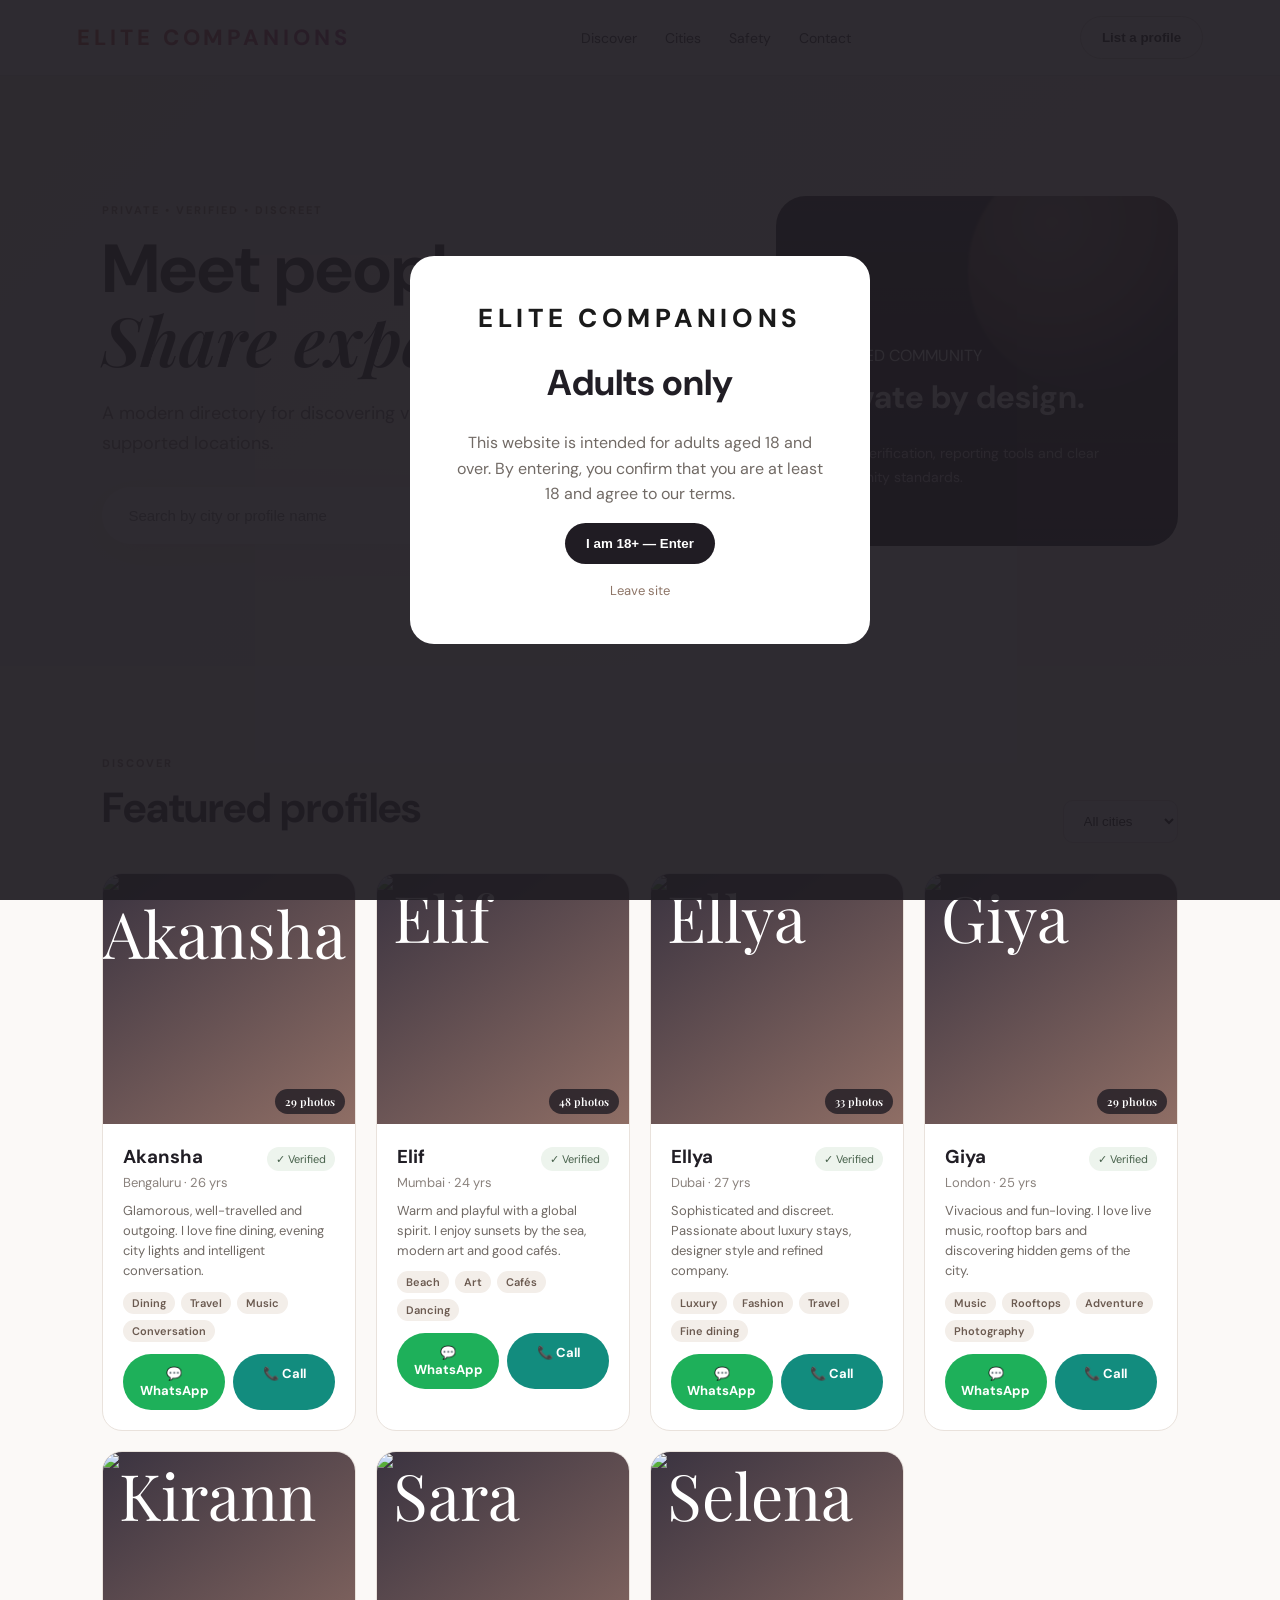
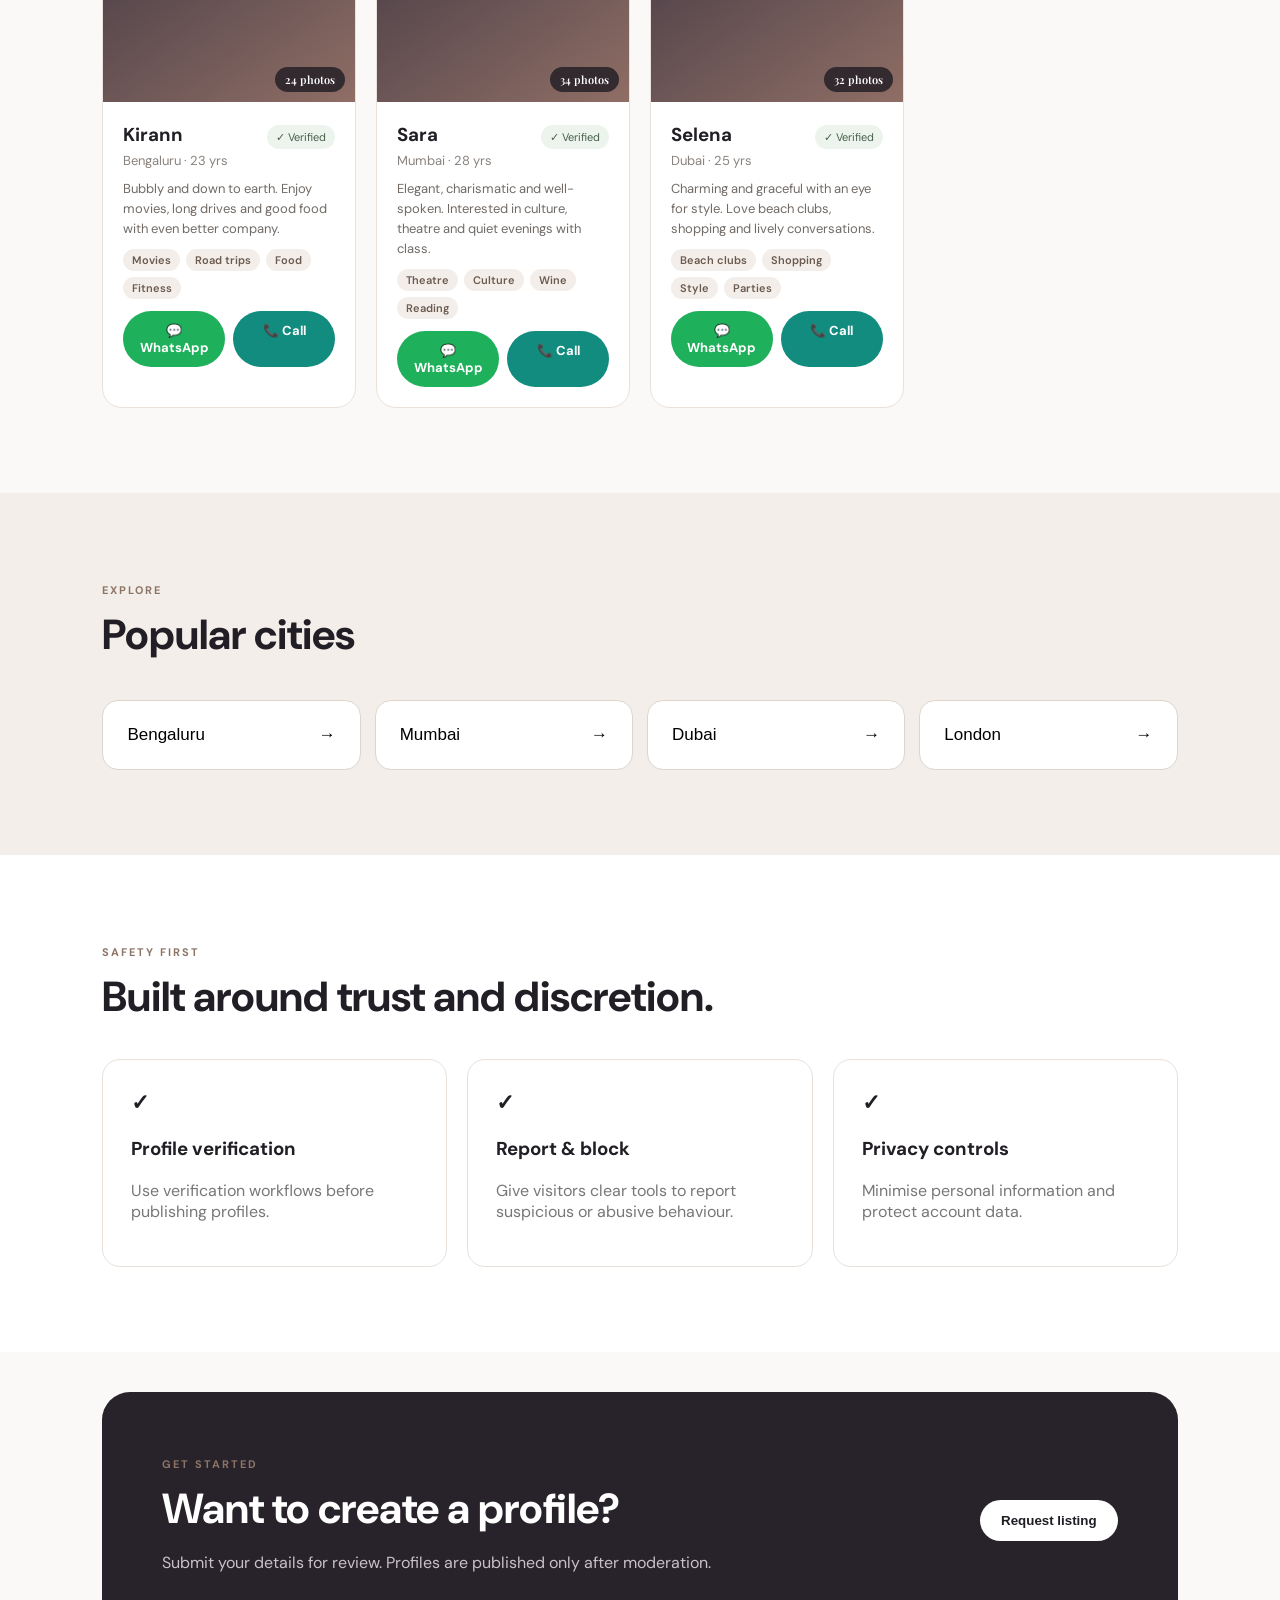
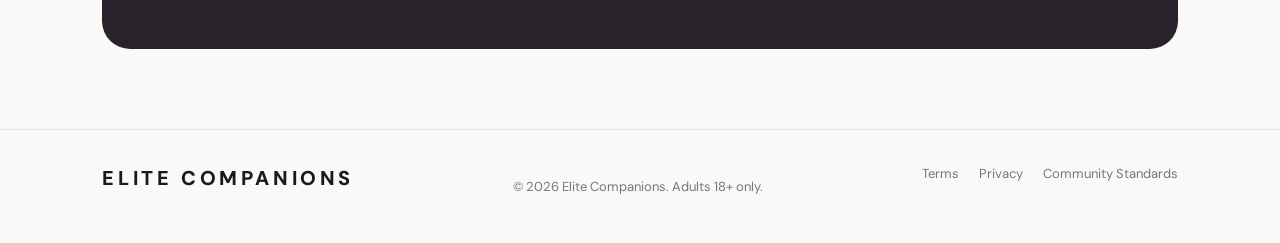
==== index.html @ b198d0ae "Initial commit" ====
<!doctype html>
<html lang="en">
<head>
<meta charset="utf-8">
<meta name="viewport" content="width=device-width,initial-scale=1">
<title>Elite Companions — Private Companionship</title>
<meta name="description" content="A discreet adult companionship directory with verified profiles and city-based discovery.">
<link rel="stylesheet" href="styles.css">
</head>
<body>
<div id="ageGate" class="gate">
  <div class="gate-card">
<div class="logo">ELITE COMPANIONS</div>
    <h1>Adults only</h1>
    <p>This website is intended for adults aged 18 and over. By entering, you confirm that you are at least 18 and agree to our terms.</p>
    <button id="enterBtn" class="btn primary">I am 18+ — Enter</button>
    <a href="#" class="leave">Leave site</a>
  </div>
</div>

<header class="header">
<a class="logo" href="#">ELITE COMPANIONS</a>
  <nav><a href="#discover">Discover</a><a href="#cities">Cities</a><a href="#safety">Safety</a><a href="#contact">Contact</a></nav>
  <button class="btn outline" onclick="openModal()">List a profile</button>
</header>

<main>
<section class="hero">
  <div class="hero-copy">
    <span class="eyebrow">PRIVATE • VERIFIED • DISCREET</span>
    <h1>Meet people.<br><em>Share experiences.</em></h1>
    <p>A modern directory for discovering verified adult companions in supported locations.</p>
    <div class="search">
      <input id="searchInput" placeholder="Search by city or profile name">
      <button class="btn primary" onclick="searchProfiles()">Search</button>
    </div>
  </div>
  <div class="hero-card">
    <div class="orb"></div>
    <span>VERIFIED COMMUNITY</span>
    <strong>Private by design.</strong>
    <p>Profile verification, reporting tools and clear community standards.</p>
  </div>
</section>

<section id="discover" class="section">
  <div class="section-head"><div><span class="eyebrow">DISCOVER</span><h2>Featured profiles</h2></div><select id="cityFilter" onchange="renderProfiles()"><option value="">All cities</option><option>Bengaluru</option><option>Mumbai</option><option>Dubai</option><option>London</option></select></div>
  <div id="profiles" class="grid"></div>
</section>

<section id="cities" class="section soft">
  <div class="section-head"><div><span class="eyebrow">EXPLORE</span><h2>Popular cities</h2></div></div>
  <div class="cities">
    <button onclick="setCity('Bengaluru')">Bengaluru <span>→</span></button>
    <button onclick="setCity('Mumbai')">Mumbai <span>→</span></button>
    <button onclick="setCity('Dubai')">Dubai <span>→</span></button>
    <button onclick="setCity('London')">London <span>→</span></button>
  </div>
</section>

<section id="safety" class="section safety">
  <span class="eyebrow">SAFETY FIRST</span>
  <h2>Built around trust and discretion.</h2>
  <div class="safety-grid">
    <div><b>✓</b><h3>Profile verification</h3><p>Use verification workflows before publishing profiles.</p></div>
    <div><b>✓</b><h3>Report & block</h3><p>Give visitors clear tools to report suspicious or abusive behaviour.</p></div>
    <div><b>✓</b><h3>Privacy controls</h3><p>Minimise personal information and protect account data.</p></div>
  </div>
</section>

<section id="contact" class="cta">
  <div><span class="eyebrow">GET STARTED</span><h2>Want to create a profile?</h2><p>Submit your details for review. Profiles are published only after moderation.</p></div>
  <button class="btn light" onclick="openModal()">Request listing</button>
</section>
</main>

<footer>
<div class="logo">ELITE COMPANIONS</div>
  <p>© 2026 Elite Companions. Adults 18+ only.</p>
  <div><a href="#">Terms</a><a href="#">Privacy</a><a href="#">Community Standards</a></div>
</footer>

<div id="modal" class="modal">
 <div class="modal-card">
   <button class="close" onclick="closeModal()">×</button>
   <span class="eyebrow">PROFILE REQUEST</span><h2>Submit a profile</h2>
   <form onsubmit="submitForm(event)">
    <input required placeholder="Display name">
    <input required type="email" placeholder="Email address">
    <select required><option value="">Choose city</option><option>Bengaluru</option><option>Mumbai</option><option>Dubai</option><option>London</option></select>
    <textarea required placeholder="Short profile description"></textarea>
    <label class="check"><input required type="checkbox"> I confirm I am 18+ and agree to the community standards.</label>
    <button class="btn primary">Send for review</button>
   </form>
 </div>
</div>

<div id="galleryModal" class="gallery">
 <div class="gallery-card">
   <button class="close" onclick="closeGallery()">×</button>
   <span class="eyebrow">PHOTO GALLERY</span>
   <h2 id="galleryTitle"></h2>
   <div id="galleryGrid" class="ggrid"></div>
 </div>
</div>
<script src="script.js"></script>
</body></html>
---- styles.css ----
@import url('https://fonts.googleapis.com/css2?family=DM+Sans:wght@400;500;600;700&family=Playfair+Display:ital,wght@0,600;1,600&display=swap');
*{box-sizing:border-box}
body{margin:0;color:#211e25;background:#fbf9f7;font-family:'DM Sans',sans-serif}
a{text-decoration:none;color:inherit}
.header{height:76px;padding:0 6%;display:flex;align-items:center;justify-content:space-between;border-bottom:1px solid #e8e2dc;background:#fff}
.logo{font-weight:800;letter-spacing:.18em;font-size:20px;color:#1a1a1a}
.header .logo{font-size:22px;background:linear-gradient(120deg,#c0392b,#a83279);-webkit-background-clip:text;background-clip:text;color:transparent}
.header nav{display:flex;gap:28px;font-size:14px}
.btn{border:0;border-radius:999px;padding:13px 21px;font-weight:700;cursor:pointer}
.primary{background:#201c23;color:#fff}
.outline{background:transparent;border:1px solid #d7d0c9}
.light{background:#fff;color:#201c23}
.hero{min-height:590px;padding:90px 8%;display:grid;grid-template-columns:1.2fr .8fr;gap:70px;align-items:center;background:linear-gradient(135deg,#f6eee8,#fbf9f7)}
.eyebrow{font-size:11px;letter-spacing:.18em;font-weight:700;color:#8d7466}
.hero h1{font-size:68px;line-height:1.02;margin:16px 0}
.hero h1 em{font-family:'Playfair Display',serif;font-weight:600}
.hero p{font-size:18px;line-height:1.7;color:#716a65;max-width:570px}
.search{display:flex;gap:10px;background:#fff;padding:8px;border-radius:50px;box-shadow:0 10px 35px #6e584014;max-width:610px;margin-top:28px}
.search input{flex:1;border:0;outline:0;padding:12px 18px;font-size:15px}
.hero-card{background:linear-gradient(180deg,rgba(20,16,22,.15),rgba(20,16,22,.9)),url('img/profiles/elif.png') center/cover no-repeat #29242b;color:#fff;border-radius:30px;padding:42px;min-height:350px;display:flex;flex-direction:column;justify-content:flex-end;position:relative;overflow:hidden}
.hero-card strong{font-size:32px;margin:10px 0}
.hero-card p{color:#c8c0c8;font-size:14px}
.orb{position:absolute;width:240px;height:240px;border-radius:50%;right:-30px;top:-45px;background:radial-gradient(circle at 35% 30%,#e8c6b5,#9c6b63 45%,#322a32 70%);filter:blur(1px);opacity:.5}
.section{padding:85px 8%}
.soft{background:#f3eee9}
.section-head{display:flex;justify-content:space-between;align-items:end;margin-bottom:30px}
.section h2,.safety h2,.cta h2{font-size:42px;margin:8px 0}
.section select{padding:12px 16px;border:1px solid #ddd5ce;border-radius:10px;background:#fff}
.grid{display:grid;grid-template-columns:repeat(4,1fr);gap:20px}
.profile{background:#fff;border:1px solid #e9e2dc;border-radius:20px;overflow:hidden}
.avatar{position:relative;height:250px;background:linear-gradient(145deg,#3a3340,#8f6e65);display:flex;align-items:center;justify-content:center;font-size:64px;color:#fff;font-family:'Playfair Display',serif;overflow:hidden}
.avatar img{width:100%;height:100%;object-fit:cover;cursor:pointer;display:block}
.page-count{position:absolute;bottom:10px;right:10px;background:#201c23cc;color:#fff;font-size:11px;padding:5px 10px;border-radius:20px;font-weight:600;pointer-events:none}
.profile-info{padding:20px}
.name-row{display:flex;align-items:center;justify-content:space-between;gap:8px}
.name-row h3{margin:0}
.profile-info h3{margin:0 0 5px}
.muted{color:#8a827d;font-size:13px}
.verified{font-size:11px;background:#edf4ed;padding:5px 9px;border-radius:20px;color:#46604a;white-space:nowrap}
.about{font-size:13px;color:#716a65;line-height:1.55;margin:10px 0}
.tags{display:flex;flex-wrap:wrap;gap:6px;margin:10px 0}
.tags span{font-size:11px;background:#f3eee9;color:#6b5a50;padding:4px 9px;border-radius:20px;font-weight:600}
.actions{display:flex;gap:8px;margin-top:12px}
.btn.green{flex:1;text-align:center;background:#1eb05a;color:#fff;font-size:13px;padding:11px 10px}
.btn.green.alt{background:#128c7e}
.btn.green:hover{filter:brightness(.94)}
.cities{display:grid;grid-template-columns:repeat(4,1fr);gap:14px}
.cities button{border:1px solid #ddd5ce;background:#fff;padding:24px;border-radius:16px;text-align:left;font-size:17px;display:flex;justify-content:space-between;cursor:pointer}
.safety{background:#fff}
.safety-grid{display:grid;grid-template-columns:repeat(3,1fr);gap:20px;margin-top:35px}
.safety-grid div{padding:28px;border:1px solid #e8e1db;border-radius:18px}
.safety-grid b{font-size:22px}
.safety-grid p{color:#777}
.cta{margin:40px 8% 80px;padding:60px;border-radius:28px;background:#28232a;color:#fff;display:flex;justify-content:space-between;align-items:center}
.cta p{color:#c9c1c9}
footer{padding:35px 8%;display:flex;justify-content:space-between;border-top:1px solid #e8e2dc;font-size:13px;color:#777}
footer div:last-child{display:flex;gap:20px}
.gate{position:fixed;inset:0;background:#201c23ee;z-index:20;display:flex;align-items:center;justify-content:center;padding:20px}
.gate-card{background:#fff;max-width:460px;text-align:center;padding:45px;border-radius:24px}
.gate-card h1{font-size:36px}
.gate-card p{color:#716a65;line-height:1.6}
.gate-card .logo{font-size:26px}
.leave{display:block;margin-top:18px;color:#8d7466;font-size:13px}
.modal{display:none;position:fixed;inset:0;background:#201c2390;z-index:30;align-items:center;justify-content:center;padding:20px}
.modal-card{background:#fff;border-radius:22px;padding:35px;max-width:500px;width:100%;position:relative}
.close{position:absolute;right:18px;top:14px;border:0;background:none;font-size:28px;cursor:pointer}
.modal form{display:grid;gap:12px;margin-top:20px}
.modal input,.modal select,.modal textarea{padding:14px;border:1px solid #ddd5ce;border-radius:10px;font:inherit}
.modal textarea{min-height:110px;resize:vertical}
.check{font-size:12px;color:#777;display:flex;gap:8px}
.gate.hidden{display:none}

/* Gallery lightbox */
.gallery{display:none;position:fixed;inset:0;background:#201c23f2;z-index:40;align-items:center;justify-content:center;padding:20px}
.gallery-card{background:#fff;border-radius:22px;padding:30px;max-width:98%;max-height:92vh;width:100%;position:relative;overflow:auto}
.gallery-card .close{position:sticky;float:right;color:#211e25}
.gallery-card h2{font-size:26px;margin:6px 0 16px;padding-right:30px}
.ggrid{display:grid;grid-template-columns:repeat(auto-fill,minmax(220px,1fr));gap:14px}
.gitem{margin:0;border-radius:12px;overflow:hidden;border:1px solid #e9e2dc;background:#f7f4f1}
.gitem img{width:100%;display:block;aspect-ratio:3/4;object-fit:cover}
.gitem figcaption{font-size:12px;color:#8a827d;text-align:center;padding:8px;font-weight:600}
@media(max-width:500px){.ggrid{grid-template-columns:1fr}}

/* Profile detail page */
.profile-page{max-width:1100px;margin:0 auto}
.back{display:inline-block;margin-bottom:24px;color:#8d7466;font-weight:600;font-size:14px}
.profile-hero{display:grid;grid-template-columns:.9fr 1.1fr;gap:40px;background:#fff;border:1px solid #e9e2dc;border-radius:24px;padding:30px;align-items:start}
.ph-img img{width:100%;border-radius:18px;max-height:520px;object-fit:cover;display:block}
.ph-info h1{font-size:40px;margin:0}
.ph-info .muted.big{font-size:15px;margin:8px 0 0;color:#8a827d}
.ph-info .about{font-size:16px;line-height:1.7;color:#5f5954}
.ph-info .tags{margin-top:16px}
.ph-info .actions{margin-top:20px;max-width:320px}

@media(max-width:800px){
  .header nav{display:none}
  .hero{grid-template-columns:1fr;padding:60px 6%}
  .hero h1{font-size:48px}
  .section{padding:60px 6%}
  .grid{grid-template-columns:repeat(2,1fr)}
  .cities,.safety-grid{grid-template-columns:1fr 1fr}
  .profile-hero{grid-template-columns:1fr}
  .cta{margin:20px 6% 50px;display:block}
  .cta .btn{margin-top:20px}
  footer{display:block}
  footer div:last-child{margin-top:15px}
}
@media(max-width:500px){
  .grid,.cities,.safety-grid{grid-template-columns:1fr}
  .search{border-radius:18px}
  .search input{min-width:0}
  .search .btn{padding:11px 15px}
}
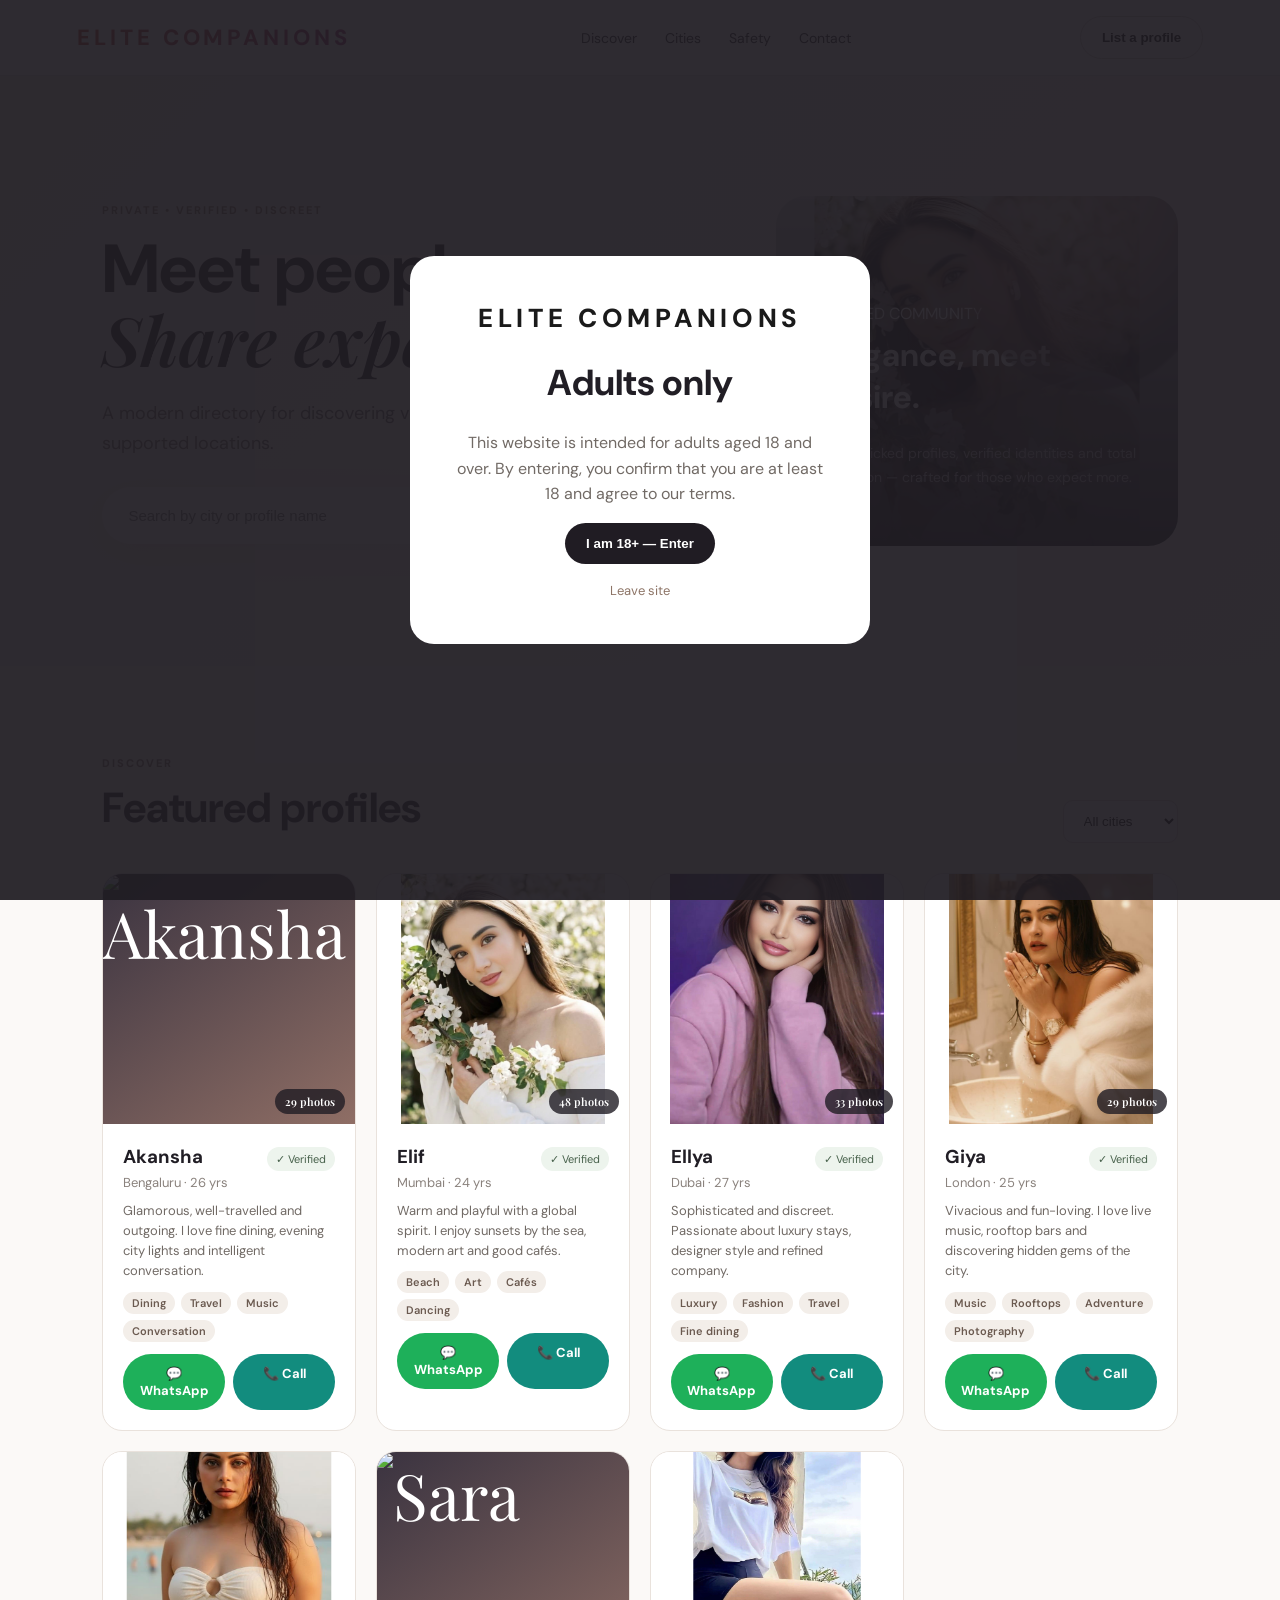
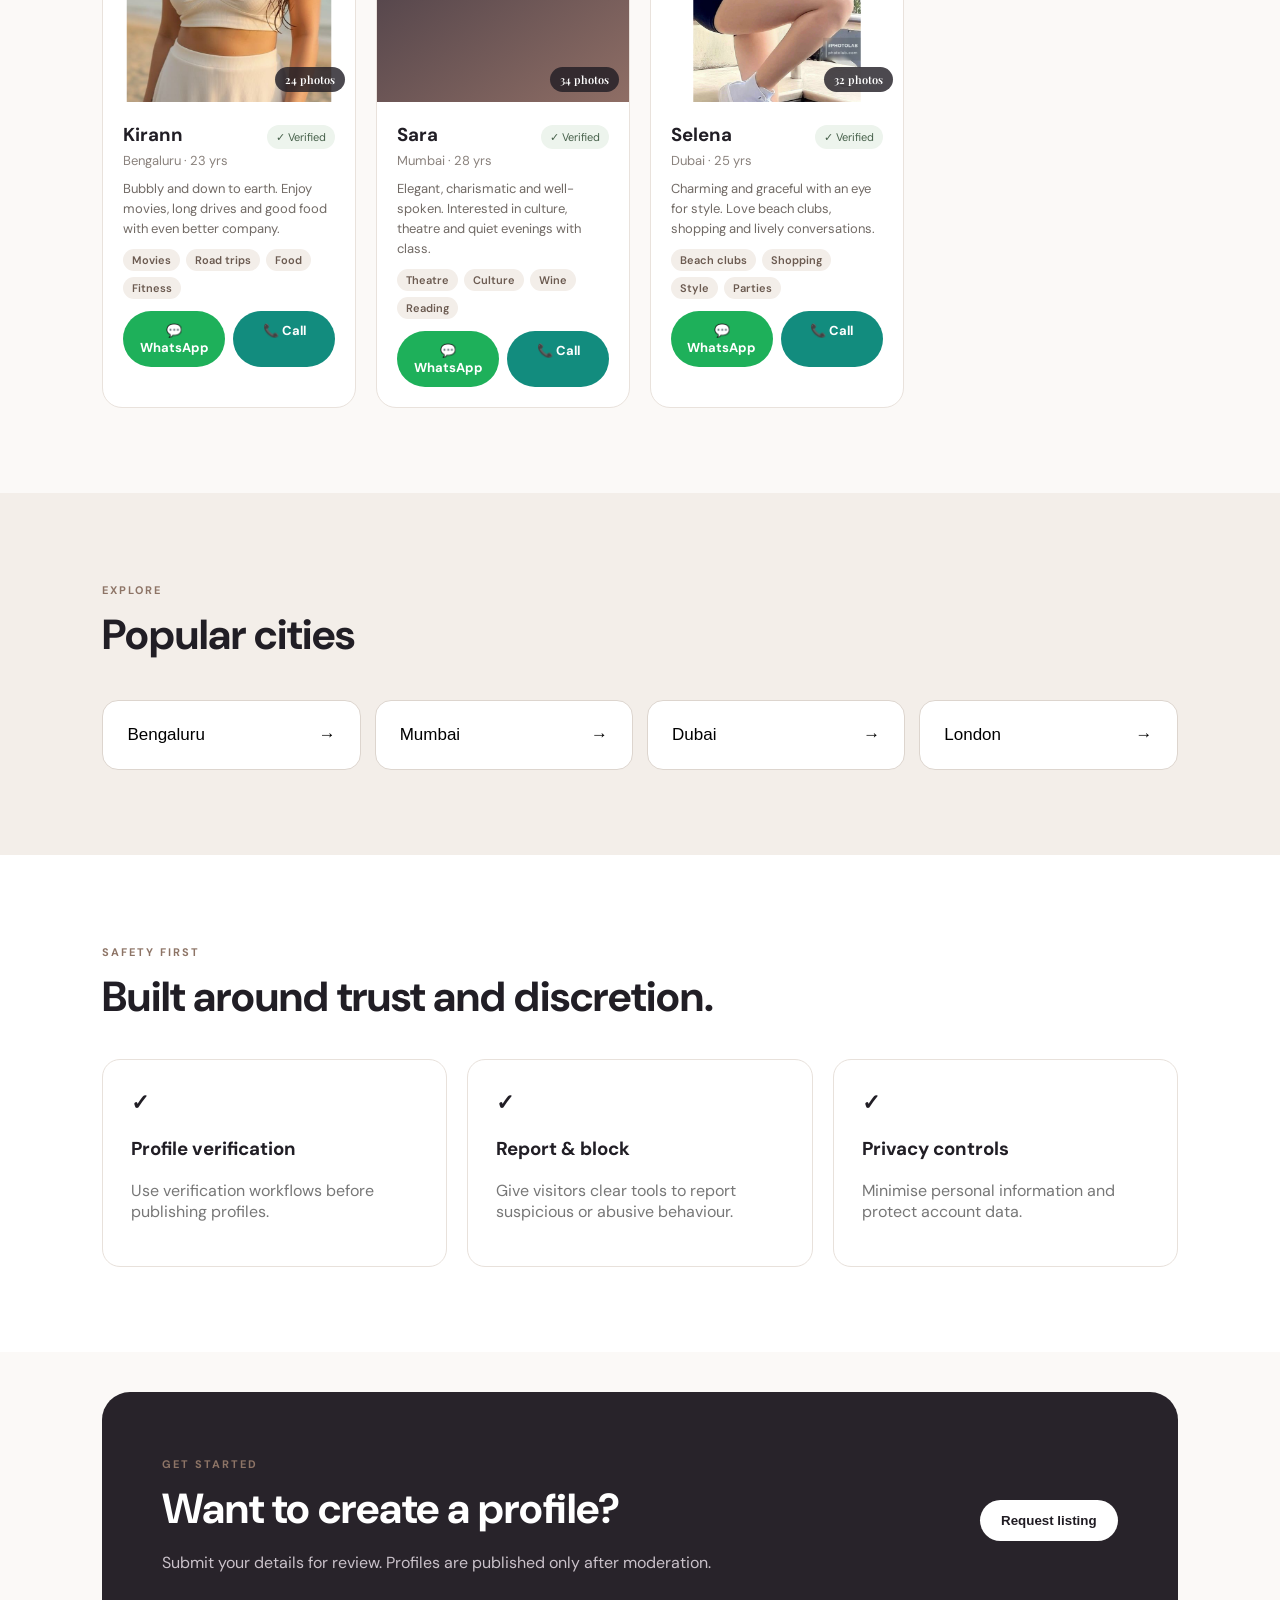
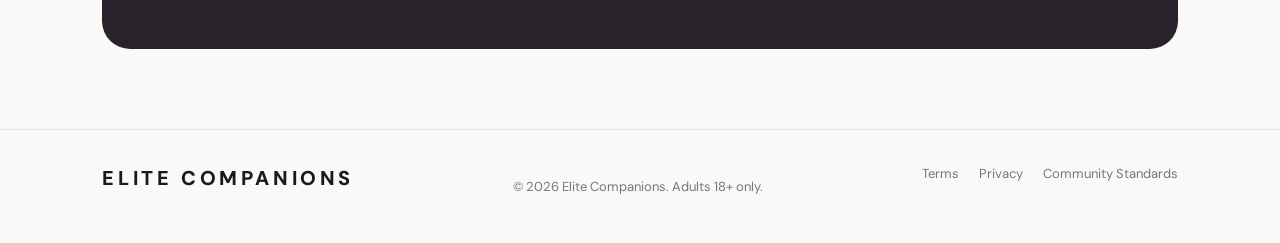
==== commit e02512fe: "Improve hero card headline" ====
--- a/index.html
+++ b/index.html
@@ -38,8 +38,8 @@
   <div class="hero-card">
     <div class="orb"></div>
     <span>VERIFIED COMMUNITY</span>
-    <strong>Private by design.</strong>
-    <p>Profile verification, reporting tools and clear community standards.</p>
+    <strong>Elegance, meet desire.</strong>
+    <p>Hand-picked profiles, verified identities and total discretion — crafted for those who expect more.</p>
   </div>
 </section>
 
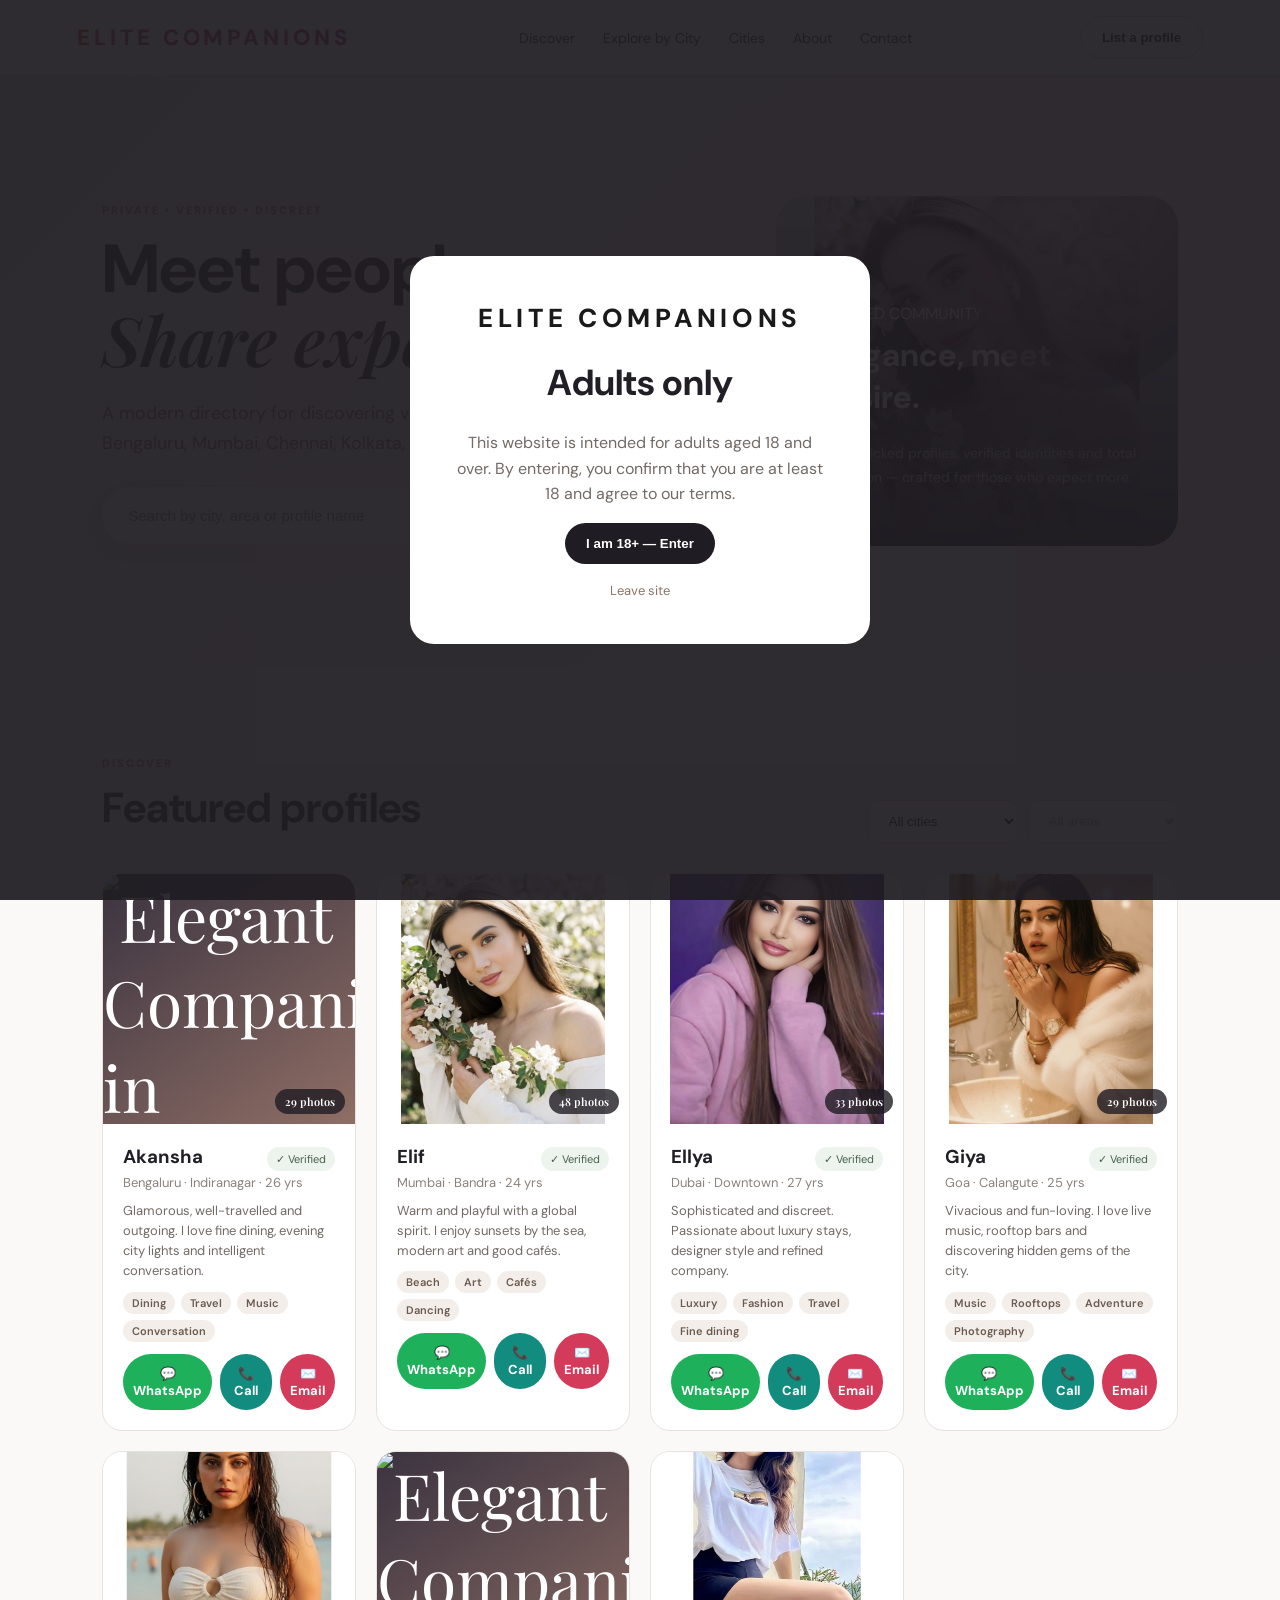
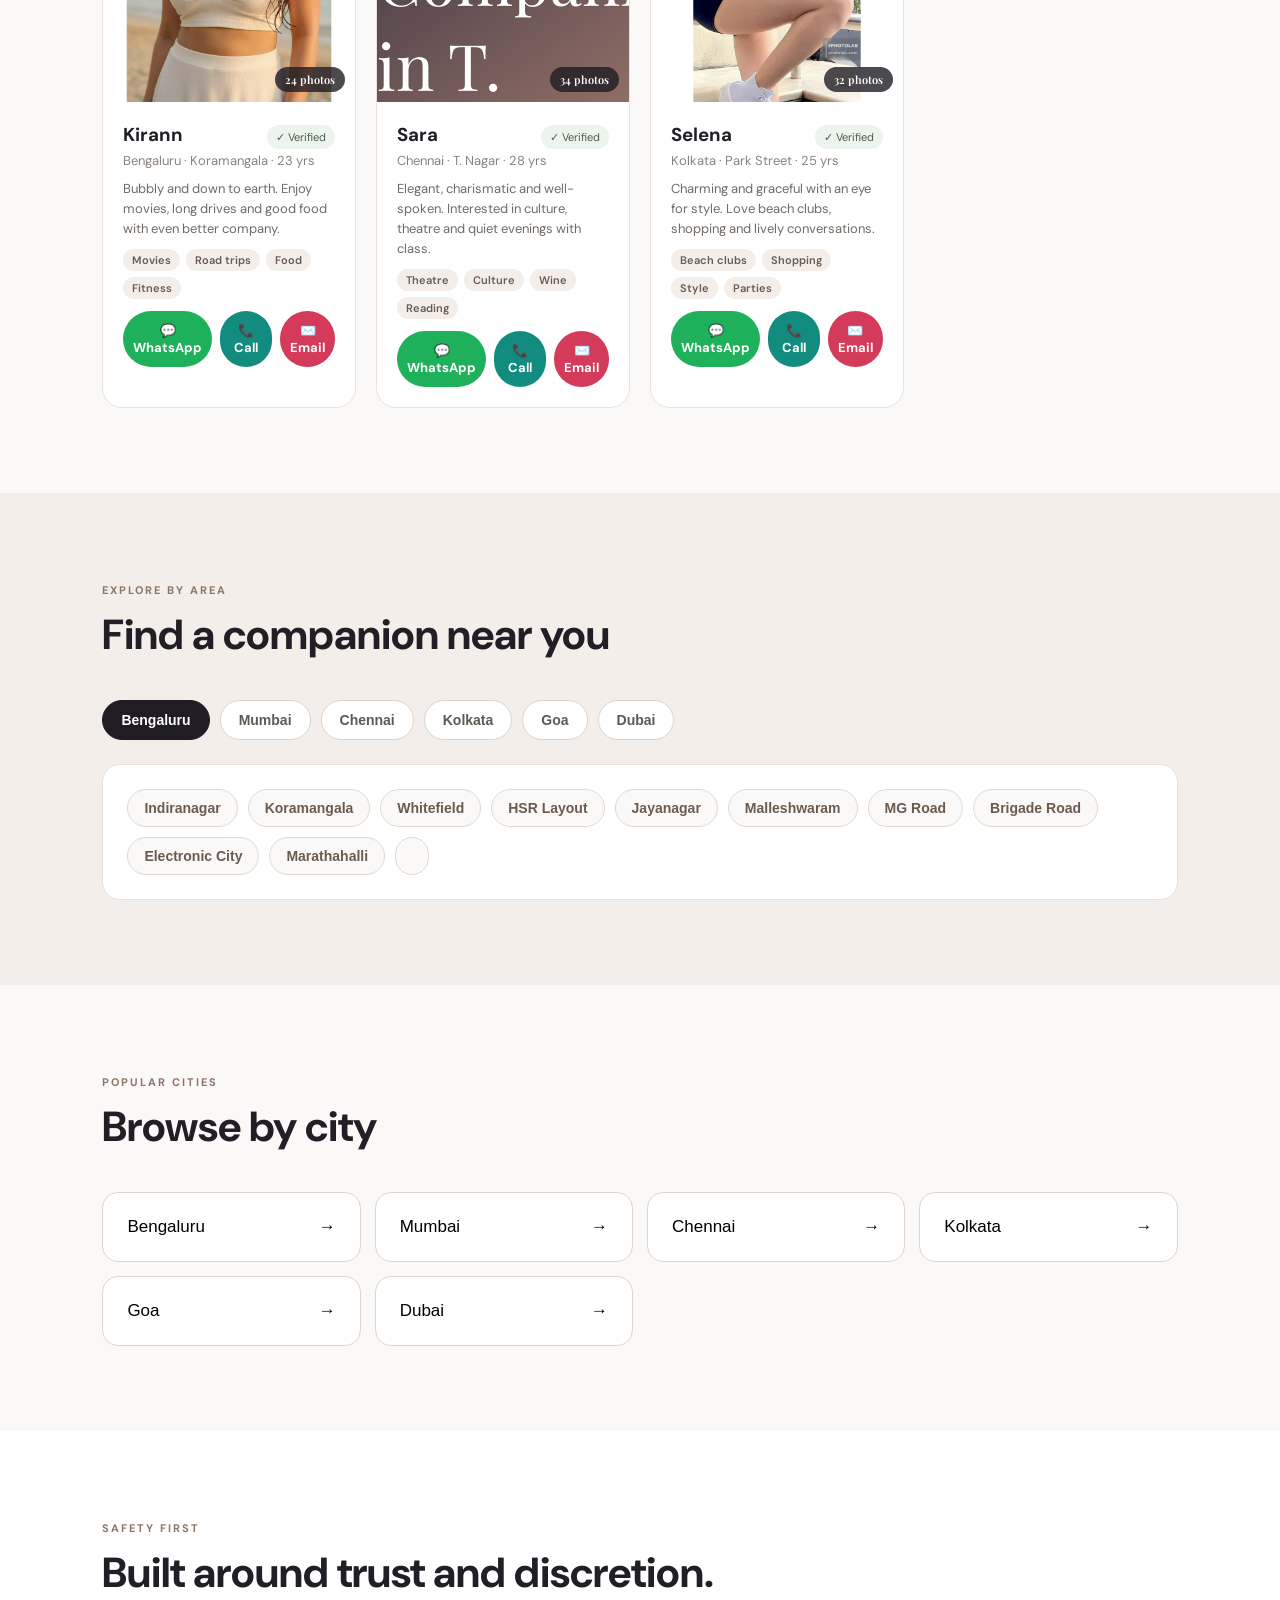
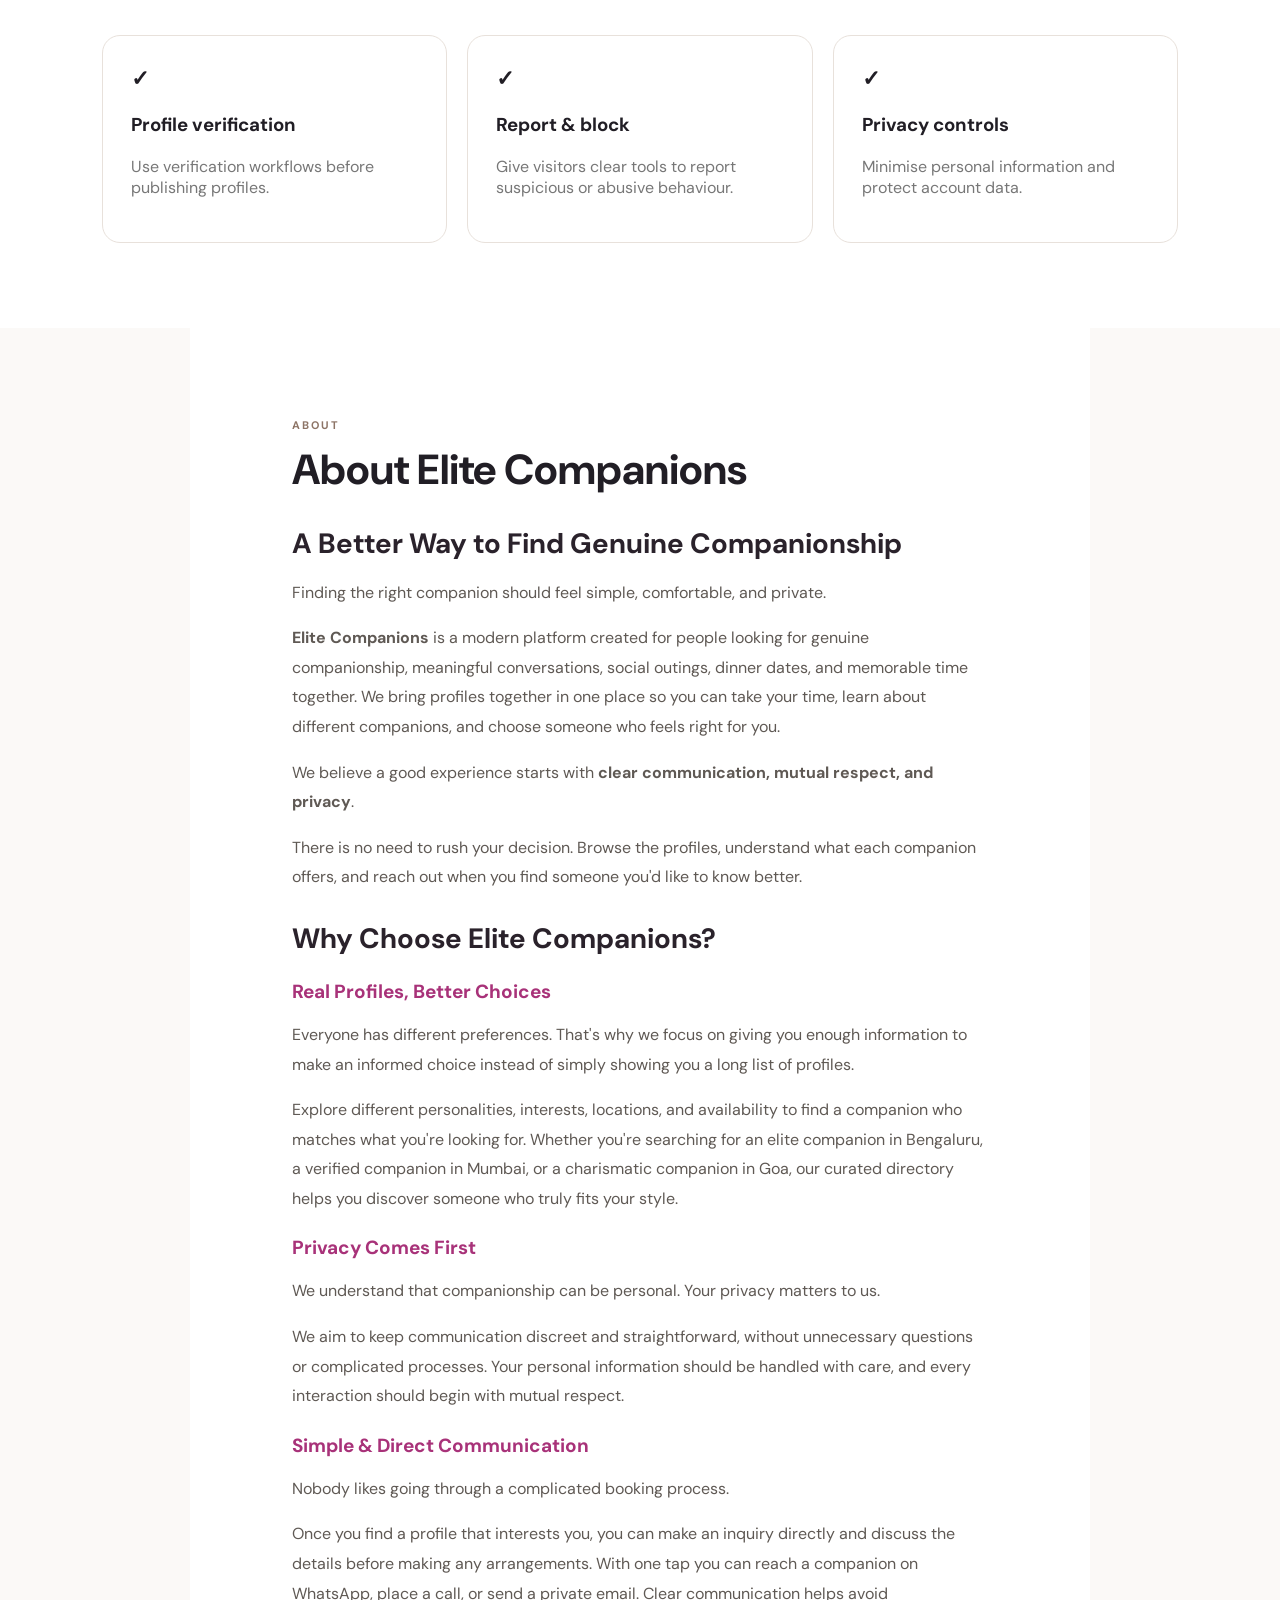
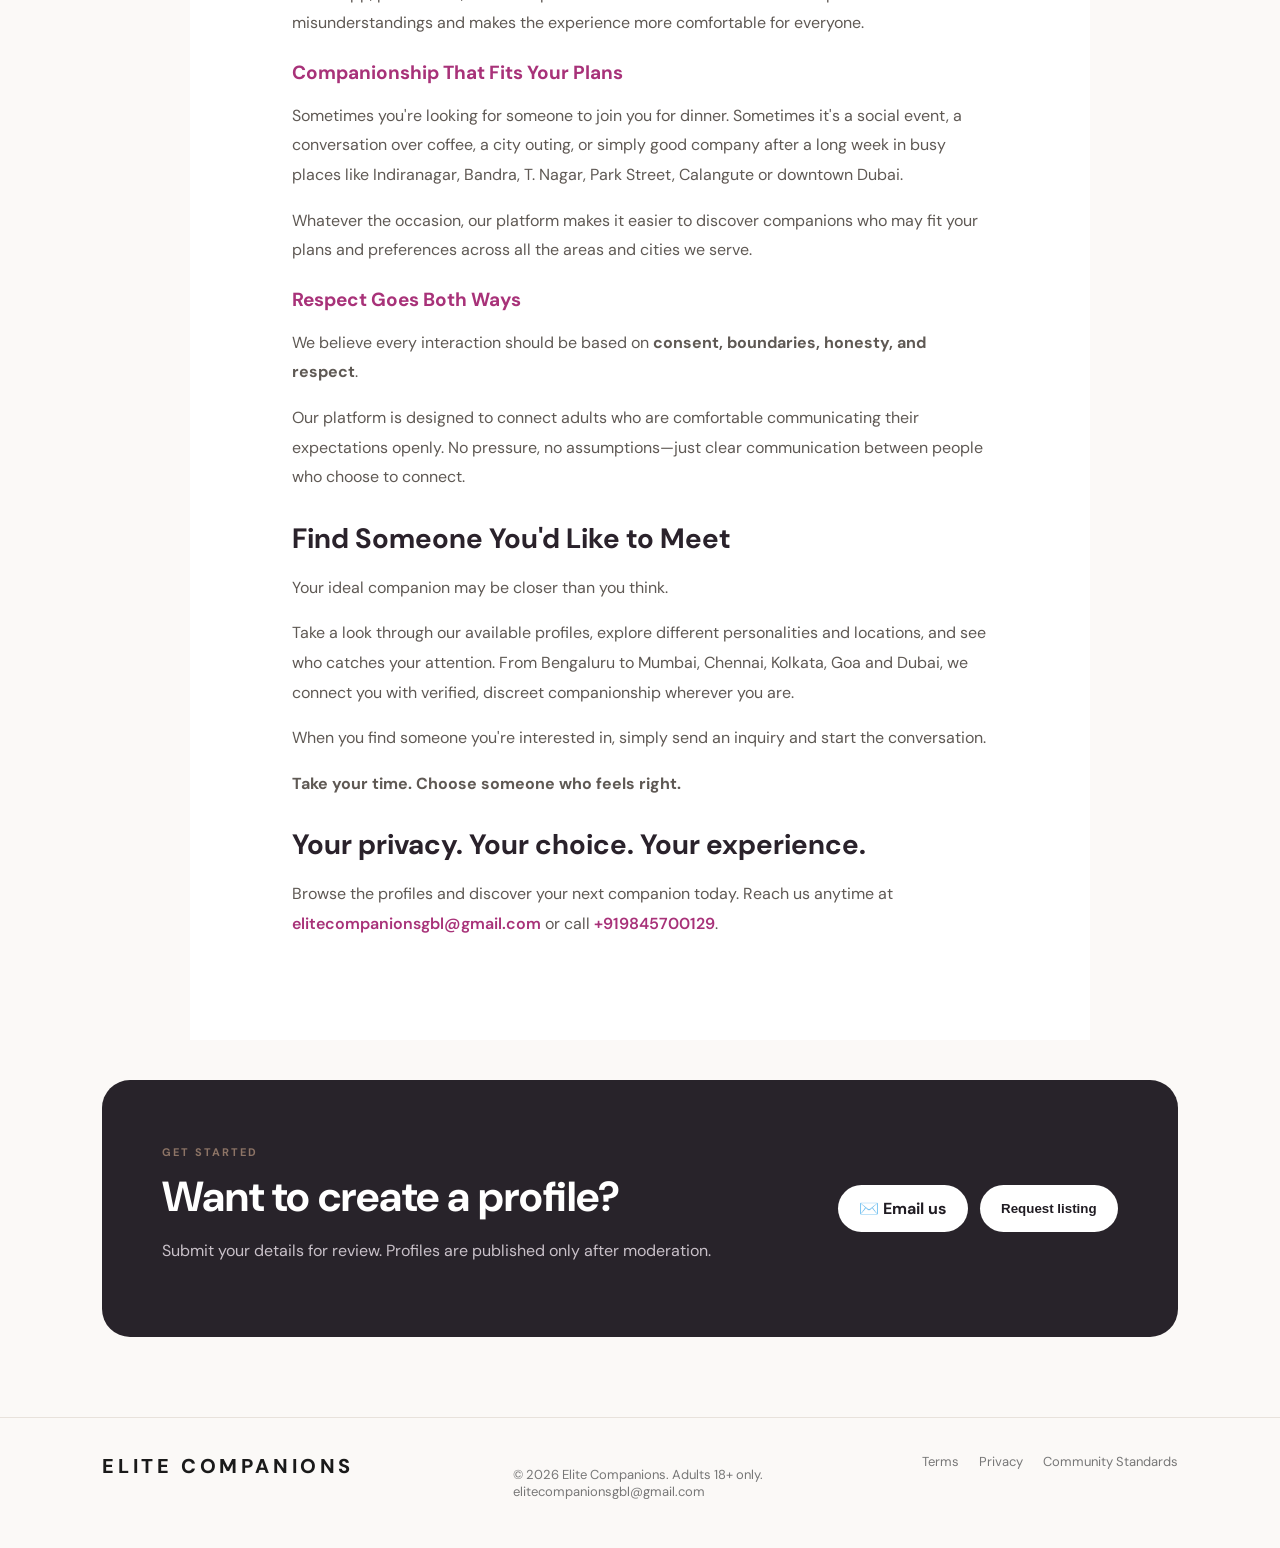
==== commit 69016e16: "Add home page city/area explorer, email contact, SEO content, and new cities" ====
--- a/index.html
+++ b/index.html
@@ -3,8 +3,9 @@
 <head>
 <meta charset="utf-8">
 <meta name="viewport" content="width=device-width,initial-scale=1">
-<title>Elite Companions — Private Companionship</title>
-<meta name="description" content="A discreet adult companionship directory with verified profiles and city-based discovery.">
+<title>Elite Companions — Elite Companion Profiles in Bengaluru, Mumbai, Chennai, Kolkata, Goa & Dubai</title>
+<meta name="description" content="Discover verified elite companion profiles across Bengaluru, Mumbai, Chennai, Kolkata, Goa and Dubai. Explore by city and area, with discreet contact via WhatsApp, call or email.">
+<meta name="keywords" content="elite companions Bengaluru, companion Indiranagar, elite companion Mumbai Bandra, companion Chennai, companion Kolkata, elite companion Goa, escort companionship, verified companions India">
 <link rel="stylesheet" href="styles.css">
 </head>
 <body>
@@ -20,7 +21,7 @@
 
 <header class="header">
 <a class="logo" href="#">ELITE COMPANIONS</a>
-  <nav><a href="#discover">Discover</a><a href="#cities">Cities</a><a href="#safety">Safety</a><a href="#contact">Contact</a></nav>
+  <nav><a href="#discover">Discover</a><a href="#explore">Explore by City</a><a href="#cities">Cities</a><a href="#about">About</a><a href="#contact">Contact</a></nav>
   <button class="btn outline" onclick="openModal()">List a profile</button>
 </header>
 
@@ -29,9 +30,9 @@
   <div class="hero-copy">
     <span class="eyebrow">PRIVATE • VERIFIED • DISCREET</span>
     <h1>Meet people.<br><em>Share experiences.</em></h1>
-    <p>A modern directory for discovering verified adult companions in supported locations.</p>
+    <p>A modern directory for discovering verified elite companions across Bengaluru, Mumbai, Chennai, Kolkata, Goa and Dubai.</p>
     <div class="search">
-      <input id="searchInput" placeholder="Search by city or profile name">
+      <input id="searchInput" placeholder="Search by city, area or profile name">
       <button class="btn primary" onclick="searchProfiles()">Search</button>
     </div>
   </div>
@@ -44,17 +45,41 @@
 </section>
 
 <section id="discover" class="section">
-  <div class="section-head"><div><span class="eyebrow">DISCOVER</span><h2>Featured profiles</h2></div><select id="cityFilter" onchange="renderProfiles()"><option value="">All cities</option><option>Bengaluru</option><option>Mumbai</option><option>Dubai</option><option>London</option></select></div>
+  <div class="section-head"><div><span class="eyebrow">DISCOVER</span><h2>Featured profiles</h2></div>
+    <div class="filters">
+      <select id="cityFilter" onchange="setCity(this.value)">
+        <option value="">All cities</option>
+        <option>Bengaluru</option><option>Mumbai</option><option>Chennai</option>
+        <option>Kolkata</option><option>Goa</option><option>Dubai</option>
+      </select>
+      <select id="areaFilter" onchange="renderProfiles()"><option value="">All areas</option></select>
+    </div>
+  </div>
   <div id="profiles" class="grid"></div>
 </section>
 
-<section id="cities" class="section soft">
-  <div class="section-head"><div><span class="eyebrow">EXPLORE</span><h2>Popular cities</h2></div></div>
+<section id="explore" class="section soft">
+  <div class="section-head"><div><span class="eyebrow">EXPLORE BY AREA</span><h2>Find a companion near you</h2></div></div>
+  <div class="city-tabs">
+    <button class="active" onclick="exploreCity('Bengaluru',this)">Bengaluru</button>
+    <button onclick="exploreCity('Mumbai',this)">Mumbai</button>
+    <button onclick="exploreCity('Chennai',this)">Chennai</button>
+    <button onclick="exploreCity('Kolkata',this)">Kolkata</button>
+    <button onclick="exploreCity('Goa',this)">Goa</button>
+    <button onclick="exploreCity('Dubai',this)">Dubai</button>
+  </div>
+  <div class="area-wrap"><div id="areaBoard" class="area-grid"></div></div>
+</section>
+
+<section id="cities" class="section">
+  <div class="section-head"><div><span class="eyebrow">POPULAR CITIES</span><h2>Browse by city</h2></div></div>
   <div class="cities">
     <button onclick="setCity('Bengaluru')">Bengaluru <span>→</span></button>
     <button onclick="setCity('Mumbai')">Mumbai <span>→</span></button>
+    <button onclick="setCity('Chennai')">Chennai <span>→</span></button>
+    <button onclick="setCity('Kolkata')">Kolkata <span>→</span></button>
+    <button onclick="setCity('Goa')">Goa <span>→</span></button>
     <button onclick="setCity('Dubai')">Dubai <span>→</span></button>
-    <button onclick="setCity('London')">London <span>→</span></button>
   </div>
 </section>
 
@@ -68,15 +93,58 @@
   </div>
 </section>
 
+<section id="about" class="section about-seo">
+  <span class="eyebrow">ABOUT</span>
+  <h2>About Elite Companions</h2>
+  <h3>A Better Way to Find Genuine Companionship</h3>
+  <p>Finding the right companion should feel simple, comfortable, and private.</p>
+  <p><strong>Elite Companions</strong> is a modern platform created for people looking for genuine companionship, meaningful conversations, social outings, dinner dates, and memorable time together. We bring profiles together in one place so you can take your time, learn about different companions, and choose someone who feels right for you.</p>
+  <p>We believe a good experience starts with <strong>clear communication, mutual respect, and privacy</strong>.</p>
+  <p>There is no need to rush your decision. Browse the profiles, understand what each companion offers, and reach out when you find someone you'd like to know better.</p>
+
+  <h3>Why Choose Elite Companions?</h3>
+
+  <h4>Real Profiles, Better Choices</h4>
+  <p>Everyone has different preferences. That's why we focus on giving you enough information to make an informed choice instead of simply showing you a long list of profiles.</p>
+  <p>Explore different personalities, interests, locations, and availability to find a companion who matches what you're looking for. Whether you're searching for an elite companion in Bengaluru, a verified companion in Mumbai, or a charismatic companion in Goa, our curated directory helps you discover someone who truly fits your style.</p>
+
+  <h4>Privacy Comes First</h4>
+  <p>We understand that companionship can be personal. Your privacy matters to us.</p>
+  <p>We aim to keep communication discreet and straightforward, without unnecessary questions or complicated processes. Your personal information should be handled with care, and every interaction should begin with mutual respect.</p>
+
+  <h4>Simple &amp; Direct Communication</h4>
+  <p>Nobody likes going through a complicated booking process.</p>
+  <p>Once you find a profile that interests you, you can make an inquiry directly and discuss the details before making any arrangements. With one tap you can reach a companion on WhatsApp, place a call, or send a private email. Clear communication helps avoid misunderstandings and makes the experience more comfortable for everyone.</p>
+
+  <h4>Companionship That Fits Your Plans</h4>
+  <p>Sometimes you're looking for someone to join you for dinner. Sometimes it's a social event, a conversation over coffee, a city outing, or simply good company after a long week in busy places like Indiranagar, Bandra, T. Nagar, Park Street, Calangute or downtown Dubai.</p>
+  <p>Whatever the occasion, our platform makes it easier to discover companions who may fit your plans and preferences across all the areas and cities we serve.</p>
+
+  <h4>Respect Goes Both Ways</h4>
+  <p>We believe every interaction should be based on <strong>consent, boundaries, honesty, and respect</strong>.</p>
+  <p>Our platform is designed to connect adults who are comfortable communicating their expectations openly. No pressure, no assumptions—just clear communication between people who choose to connect.</p>
+
+  <h3>Find Someone You'd Like to Meet</h3>
+  <p>Your ideal companion may be closer than you think.</p>
+  <p>Take a look through our available profiles, explore different personalities and locations, and see who catches your attention. From Bengaluru to Mumbai, Chennai, Kolkata, Goa and Dubai, we connect you with verified, discreet companionship wherever you are.</p>
+  <p>When you find someone you're interested in, simply send an inquiry and start the conversation.</p>
+  <p><strong>Take your time. Choose someone who feels right.</strong></p>
+  <h3>Your privacy. Your choice. Your experience.</h3>
+  <p>Browse the profiles and discover your next companion today. Reach us anytime at <a href="mailto:elitecompanionsgbl@gmail.com">elitecompanionsgbl@gmail.com</a> or call <a href="tel:+919845700129">+919845700129</a>.</p>
+</section>
+
 <section id="contact" class="cta">
   <div><span class="eyebrow">GET STARTED</span><h2>Want to create a profile?</h2><p>Submit your details for review. Profiles are published only after moderation.</p></div>
-  <button class="btn light" onclick="openModal()">Request listing</button>
+  <div class="cta-btns">
+    <a class="btn light" href="mailto:elitecompanionsgbl@gmail.com">✉️ Email us</a>
+    <button class="btn light" onclick="openModal()">Request listing</button>
+  </div>
 </section>
 </main>
 
 <footer>
 <div class="logo">ELITE COMPANIONS</div>
-  <p>© 2026 Elite Companions. Adults 18+ only.</p>
+  <p>© 2026 Elite Companions. Adults 18+ only.<br><a href="mailto:elitecompanionsgbl@gmail.com">elitecompanionsgbl@gmail.com</a></p>
   <div><a href="#">Terms</a><a href="#">Privacy</a><a href="#">Community Standards</a></div>
 </footer>
 
@@ -87,7 +155,7 @@
    <form onsubmit="submitForm(event)">
     <input required placeholder="Display name">
     <input required type="email" placeholder="Email address">
-    <select required><option value="">Choose city</option><option>Bengaluru</option><option>Mumbai</option><option>Dubai</option><option>London</option></select>
+    <select required><option value="">Choose city</option><option>Bengaluru</option><option>Mumbai</option><option>Chennai</option><option>Kolkata</option><option>Goa</option><option>Dubai</option></select>
     <textarea required placeholder="Short profile description"></textarea>
     <label class="check"><input required type="checkbox"> I confirm I am 18+ and agree to the community standards.</label>
     <button class="btn primary">Send for review</button>
@@ -104,4 +172,4 @@
  </div>
 </div>
 <script src="script.js"></script>
-</body></html>+</body></html>
--- a/styles.css
+++ b/styles.css
@@ -51,8 +51,30 @@
 .safety-grid div{padding:28px;border:1px solid #e8e1db;border-radius:18px}
 .safety-grid b{font-size:22px}
 .safety-grid p{color:#777}
-.cta{margin:40px 8% 80px;padding:60px;border-radius:28px;background:#28232a;color:#fff;display:flex;justify-content:space-between;align-items:center}
+.cta{margin:40px 8% 80px;padding:60px;border-radius:28px;background:#28232a;color:#fff;display:flex;justify-content:space-between;align-items:center;gap:20px}
 .cta p{color:#c9c1c9}
+.cta-btns{display:flex;gap:12px;flex-wrap:wrap}
+.cta .btn.light{color:#201c23}
+.btn.green.mail{background:#d43a5a}
+.filters{display:flex;gap:10px}
+.filters select{min-width:150px}
+
+/* Explore by area */
+.city-tabs{display:flex;flex-wrap:wrap;gap:10px;margin-bottom:24px}
+.city-tabs button{border:1px solid #ddd5ce;background:#fff;padding:11px 18px;border-radius:999px;cursor:pointer;font-weight:700;font-size:14px;color:#5f5954}
+.city-tabs button.active{background:#201c23;color:#fff;border-color:#201c23}
+.area-wrap{background:#fff;border:1px solid #e8e1db;border-radius:18px;padding:24px}
+.area-grid{display:flex;flex-wrap:wrap;gap:10px}
+.area-chip{border:1px solid #e1d9d2;background:#fbf9f7;padding:10px 16px;border-radius:999px;cursor:pointer;font-weight:600;font-size:14px;color:#6b5a50;transition:.2s}
+.area-chip:hover{background:#201c23;color:#fff;border-color:#201c23}
+
+/* About / SEO content */
+.about-seo{max-width:900px;margin:0 auto;background:#fff}
+.about-seo h2{font-size:42px;margin:8px 0}
+.about-seo h3{font-size:28px;color:#2a222b;margin:28px 0 8px}
+.about-seo h4{font-size:19px;color:#a83279;margin:22px 0 6px}
+.about-seo p{font-size:16px;line-height:1.85;color:#5f5954}
+.about-seo a{color:#a83279;font-weight:600}
 footer{padding:35px 8%;display:flex;justify-content:space-between;border-top:1px solid #e8e2dc;font-size:13px;color:#777}
 footer div:last-child{display:flex;gap:20px}
 .gate{position:fixed;inset:0;background:#201c23ee;z-index:20;display:flex;align-items:center;justify-content:center;padding:20px}
@@ -102,6 +124,9 @@
   .profile-hero{grid-template-columns:1fr}
   .cta{margin:20px 6% 50px;display:block}
   .cta .btn{margin-top:20px}
+  .filters{flex-direction:column}
+  .filters select{width:100%}
+  .about-seo{padding:0 4%}
   footer{display:block}
   footer div:last-child{margin-top:15px}
 }
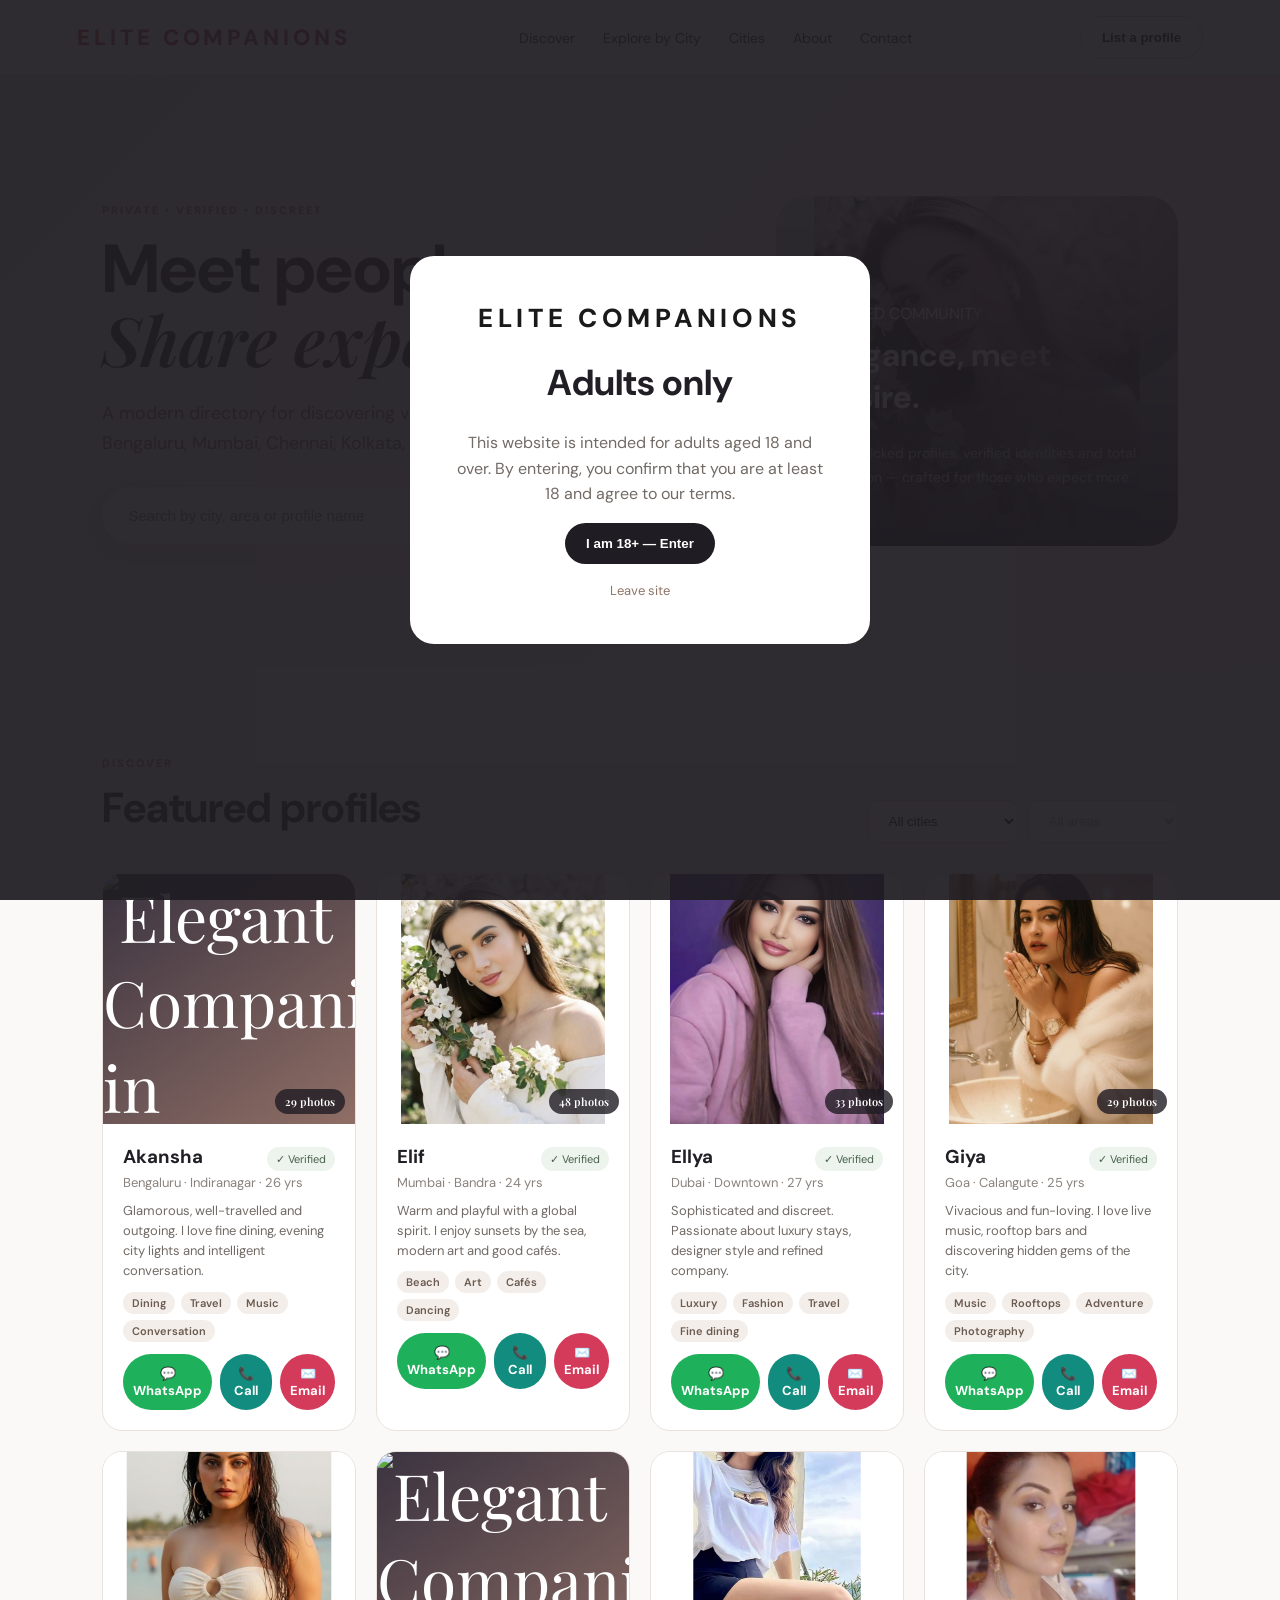
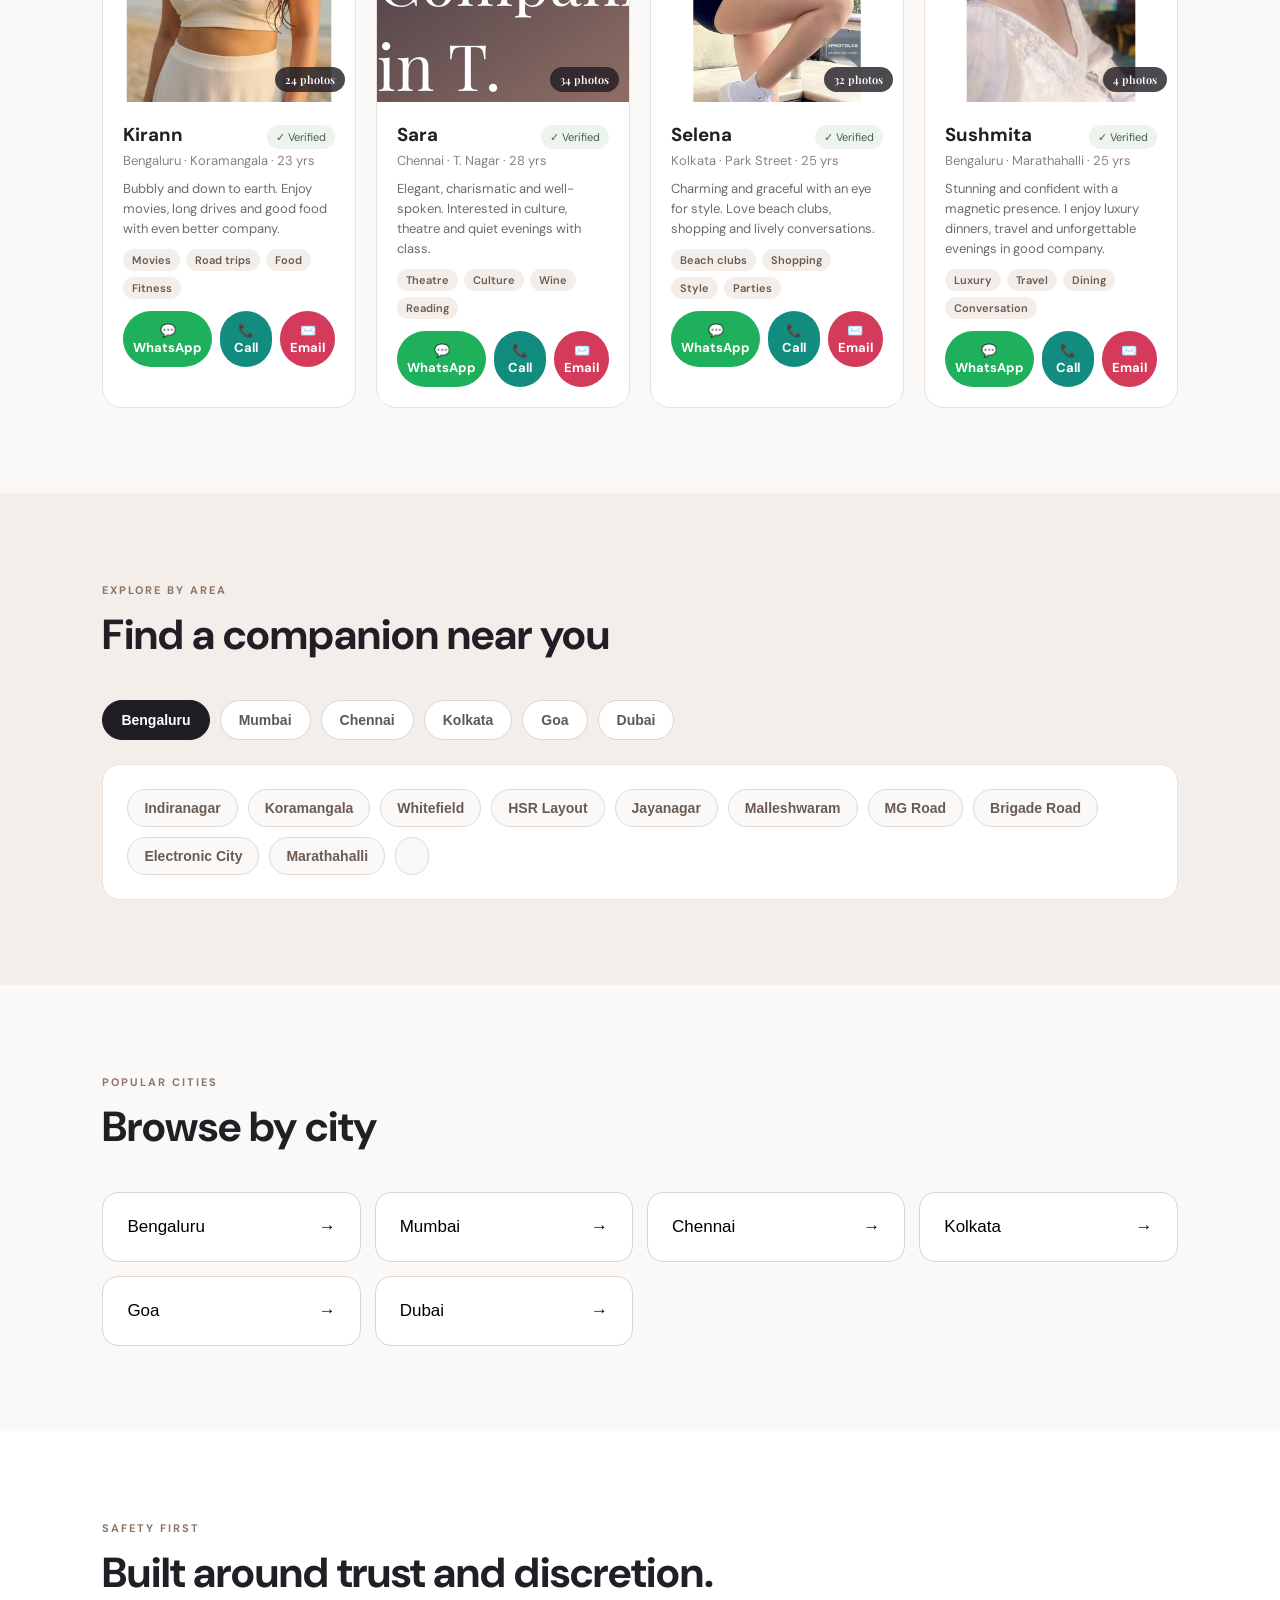
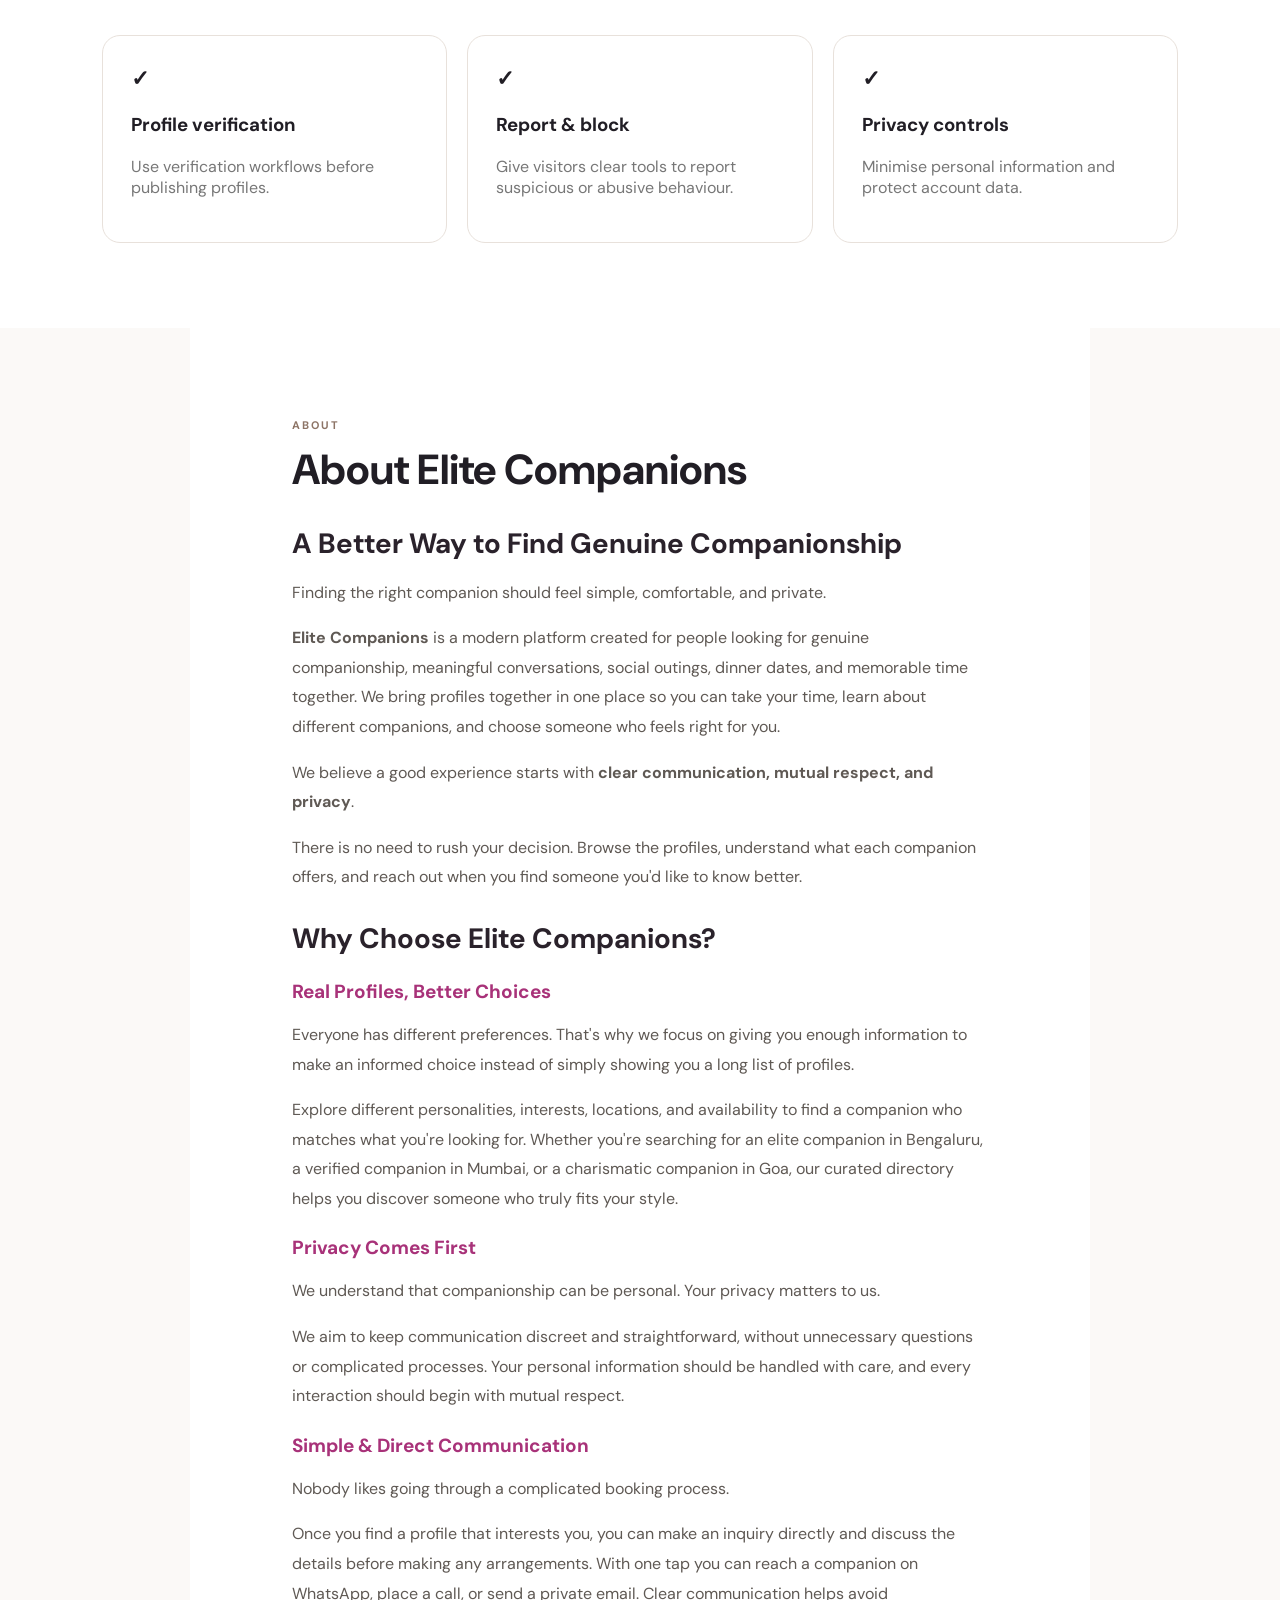
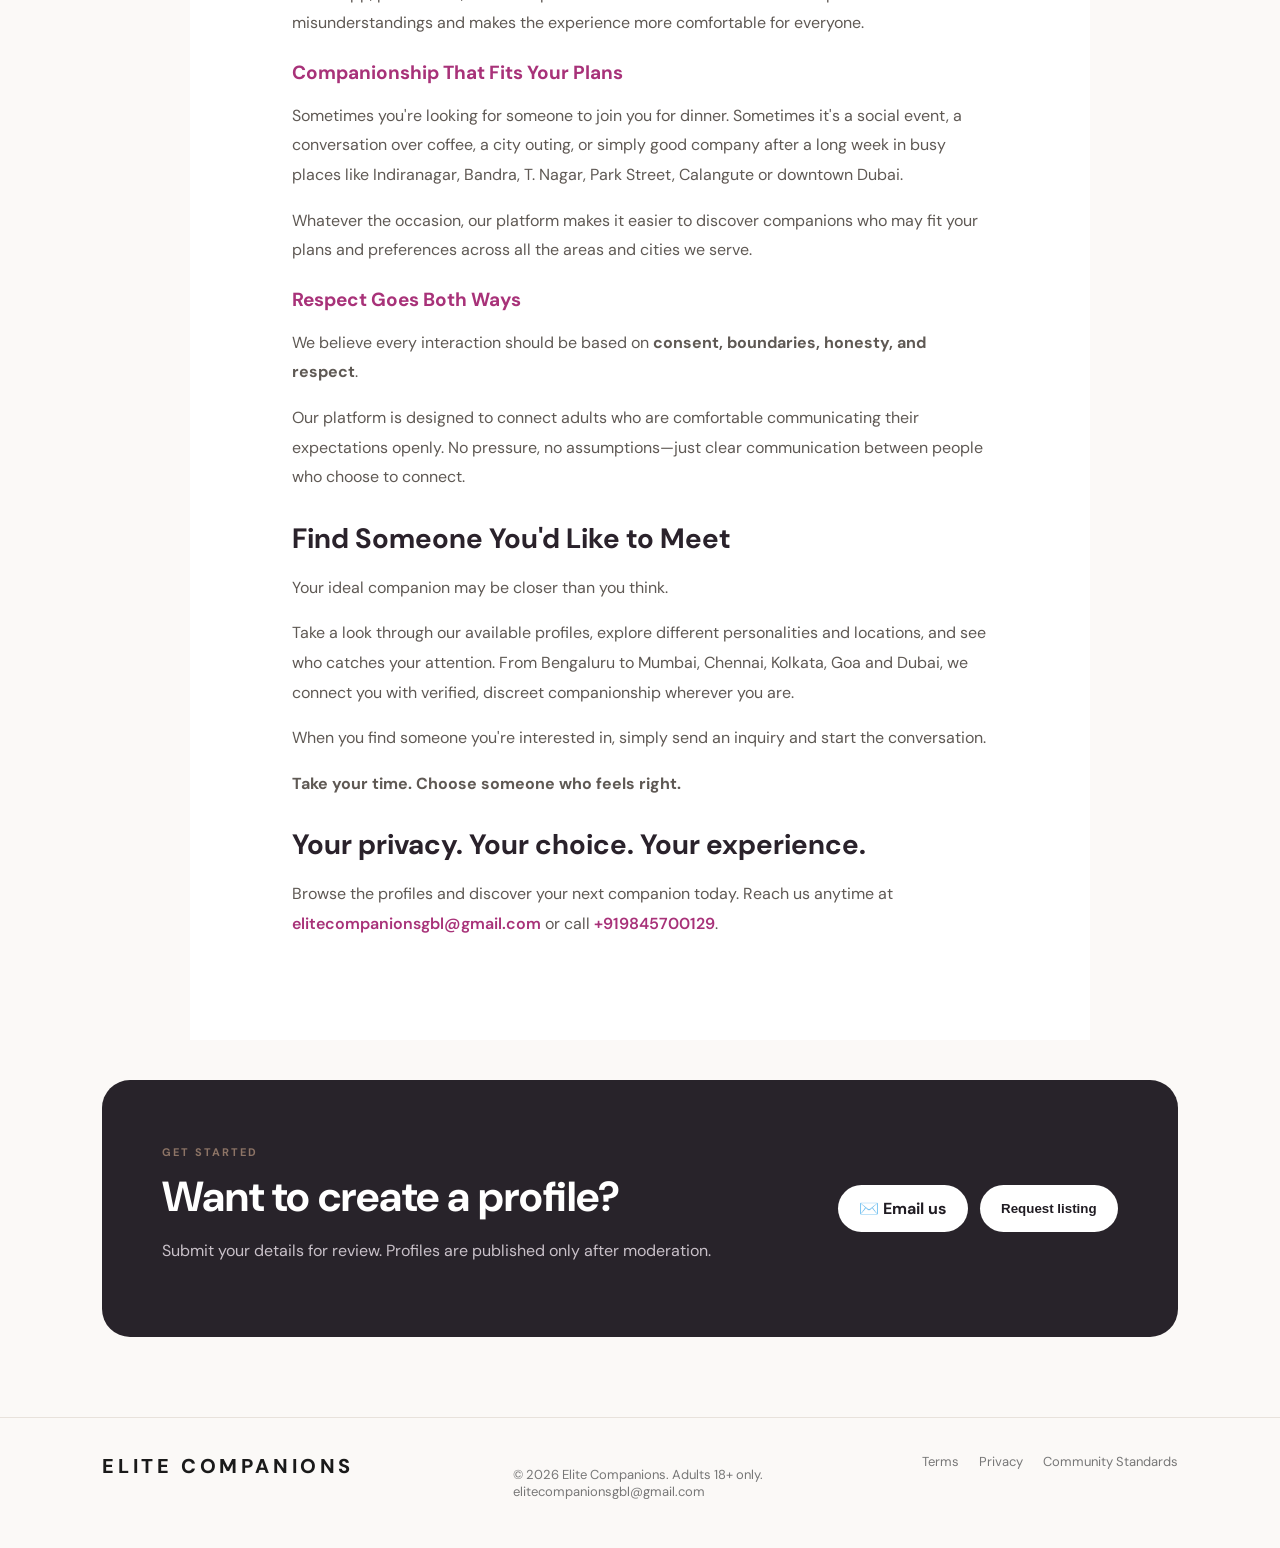
==== commit da6c6d75: "Add Sushmita profile and connect listing form to email" ====
--- a/index.html
+++ b/index.html
@@ -152,12 +152,12 @@
  <div class="modal-card">
    <button class="close" onclick="closeModal()">×</button>
    <span class="eyebrow">PROFILE REQUEST</span><h2>Submit a profile</h2>
-   <form onsubmit="submitForm(event)">
-    <input required placeholder="Display name">
-    <input required type="email" placeholder="Email address">
-    <select required><option value="">Choose city</option><option>Bengaluru</option><option>Mumbai</option><option>Chennai</option><option>Kolkata</option><option>Goa</option><option>Dubai</option></select>
-    <textarea required placeholder="Short profile description"></textarea>
-    <label class="check"><input required type="checkbox"> I confirm I am 18+ and agree to the community standards.</label>
+   <form id="profileForm" onsubmit="submitForm(event)">
+    <input id="fName" name="name" required placeholder="Display name">
+    <input id="fEmail" name="email" required type="email" placeholder="Email address">
+    <select id="fCity" name="city" required><option value="">Choose city</option><option>Bengaluru</option><option>Mumbai</option><option>Chennai</option><option>Kolkata</option><option>Goa</option><option>Dubai</option></select>
+    <textarea id="fDesc" name="description" required placeholder="Short profile description"></textarea>
+    <label class="check"><input type="checkbox" required> I confirm I am 18+ and agree to the community standards.</label>
     <button class="btn primary">Send for review</button>
    </form>
  </div>
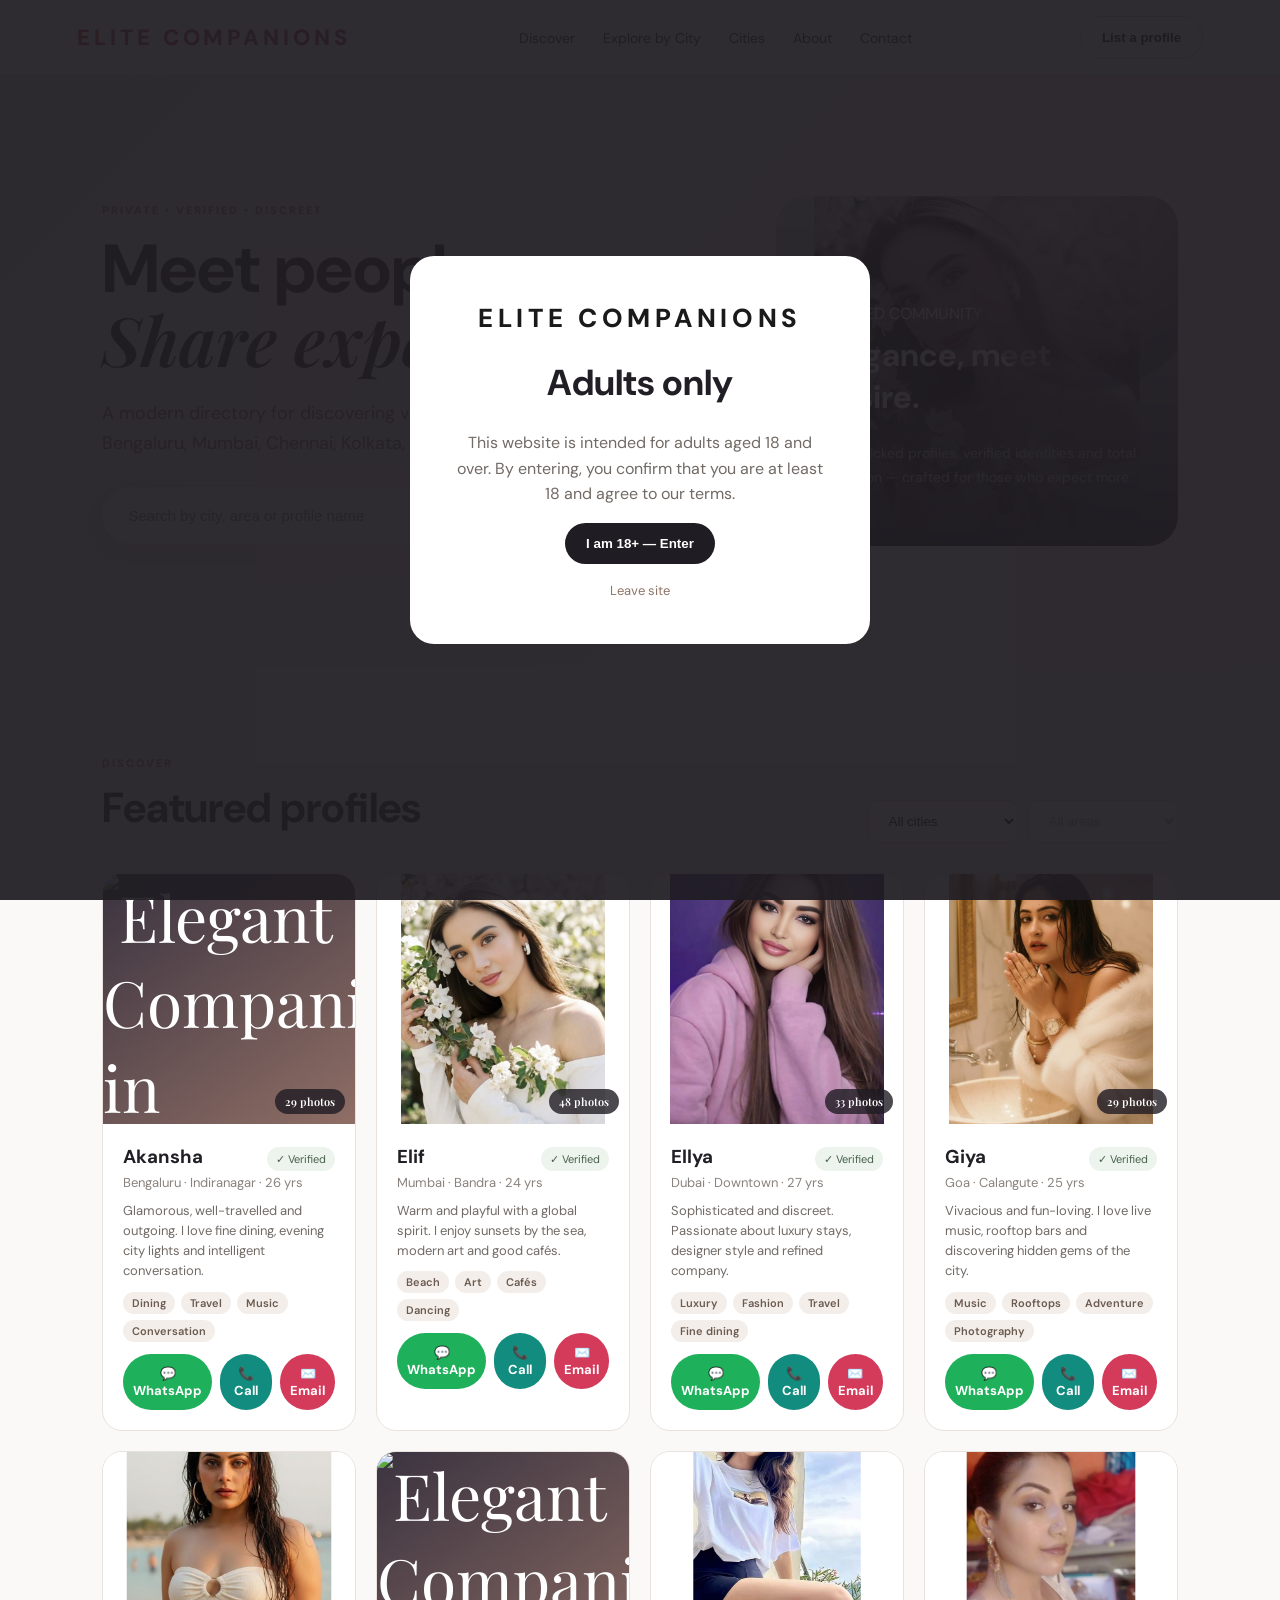
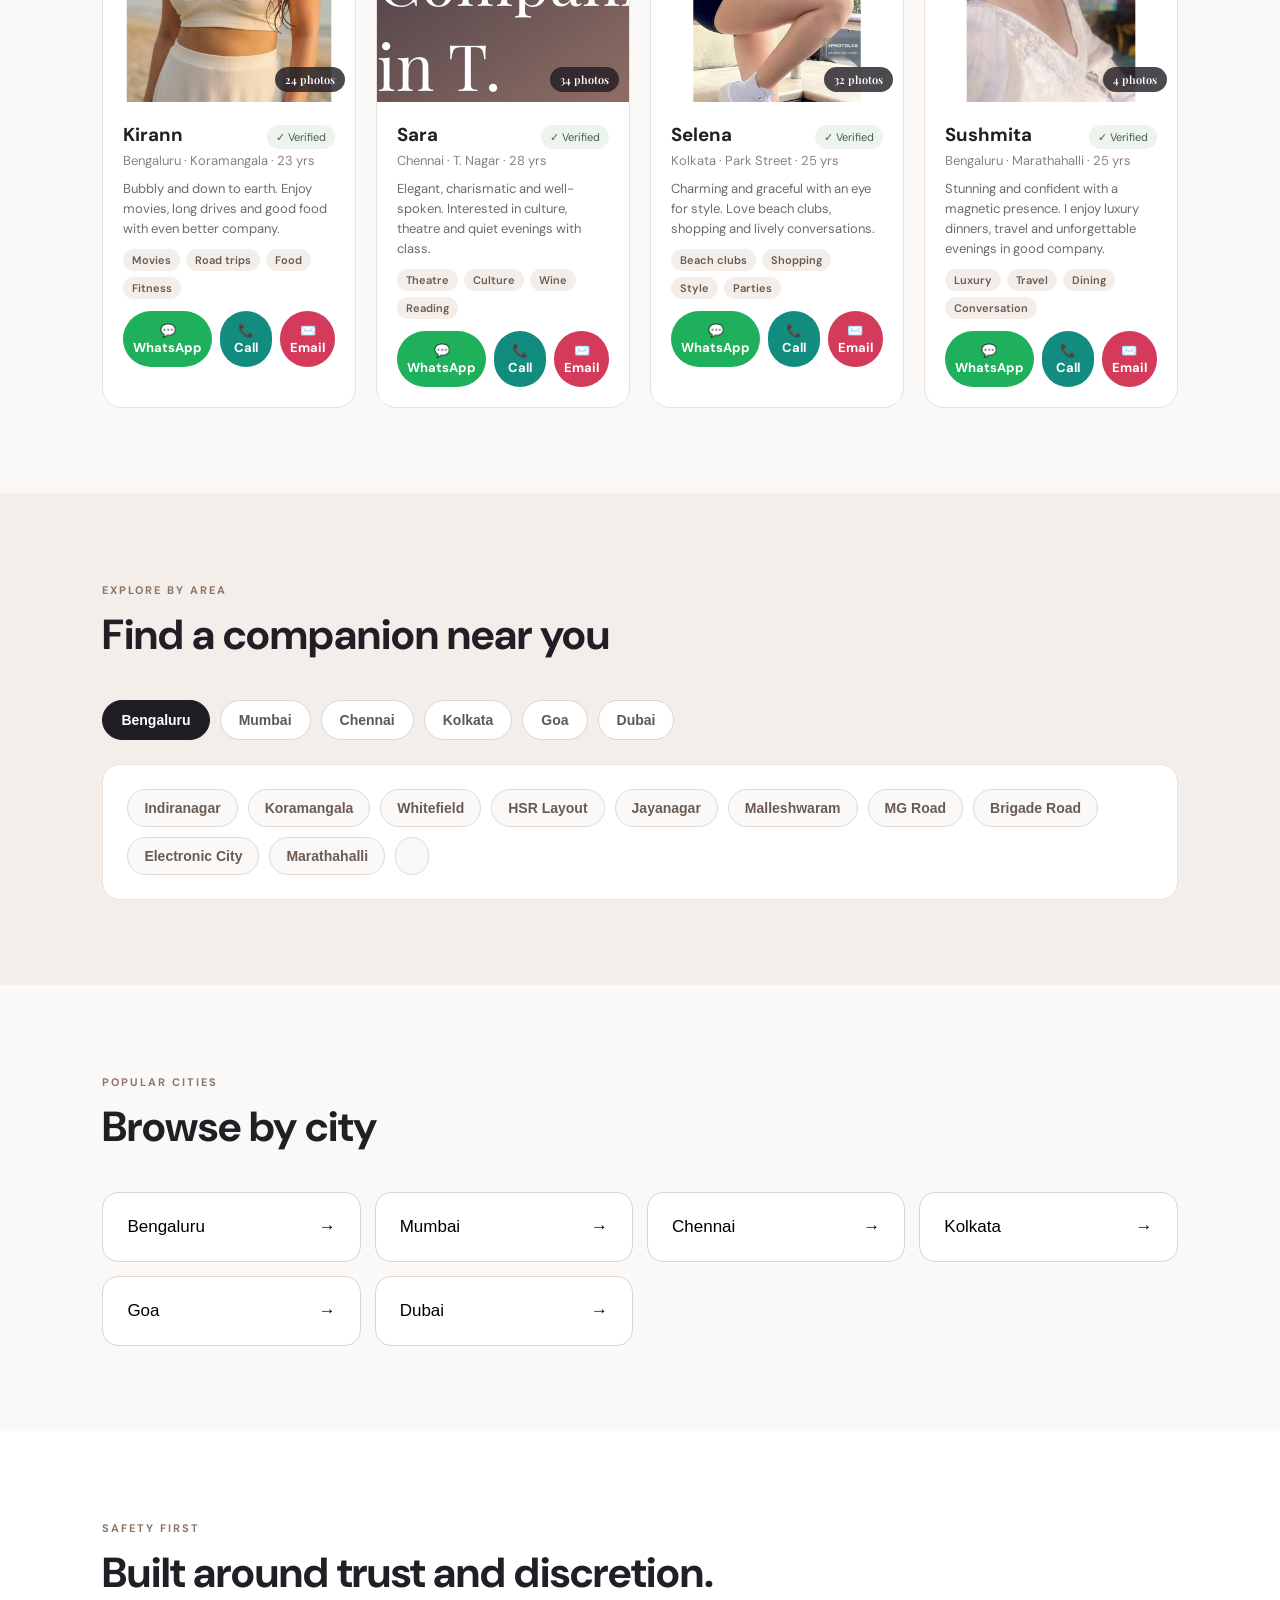
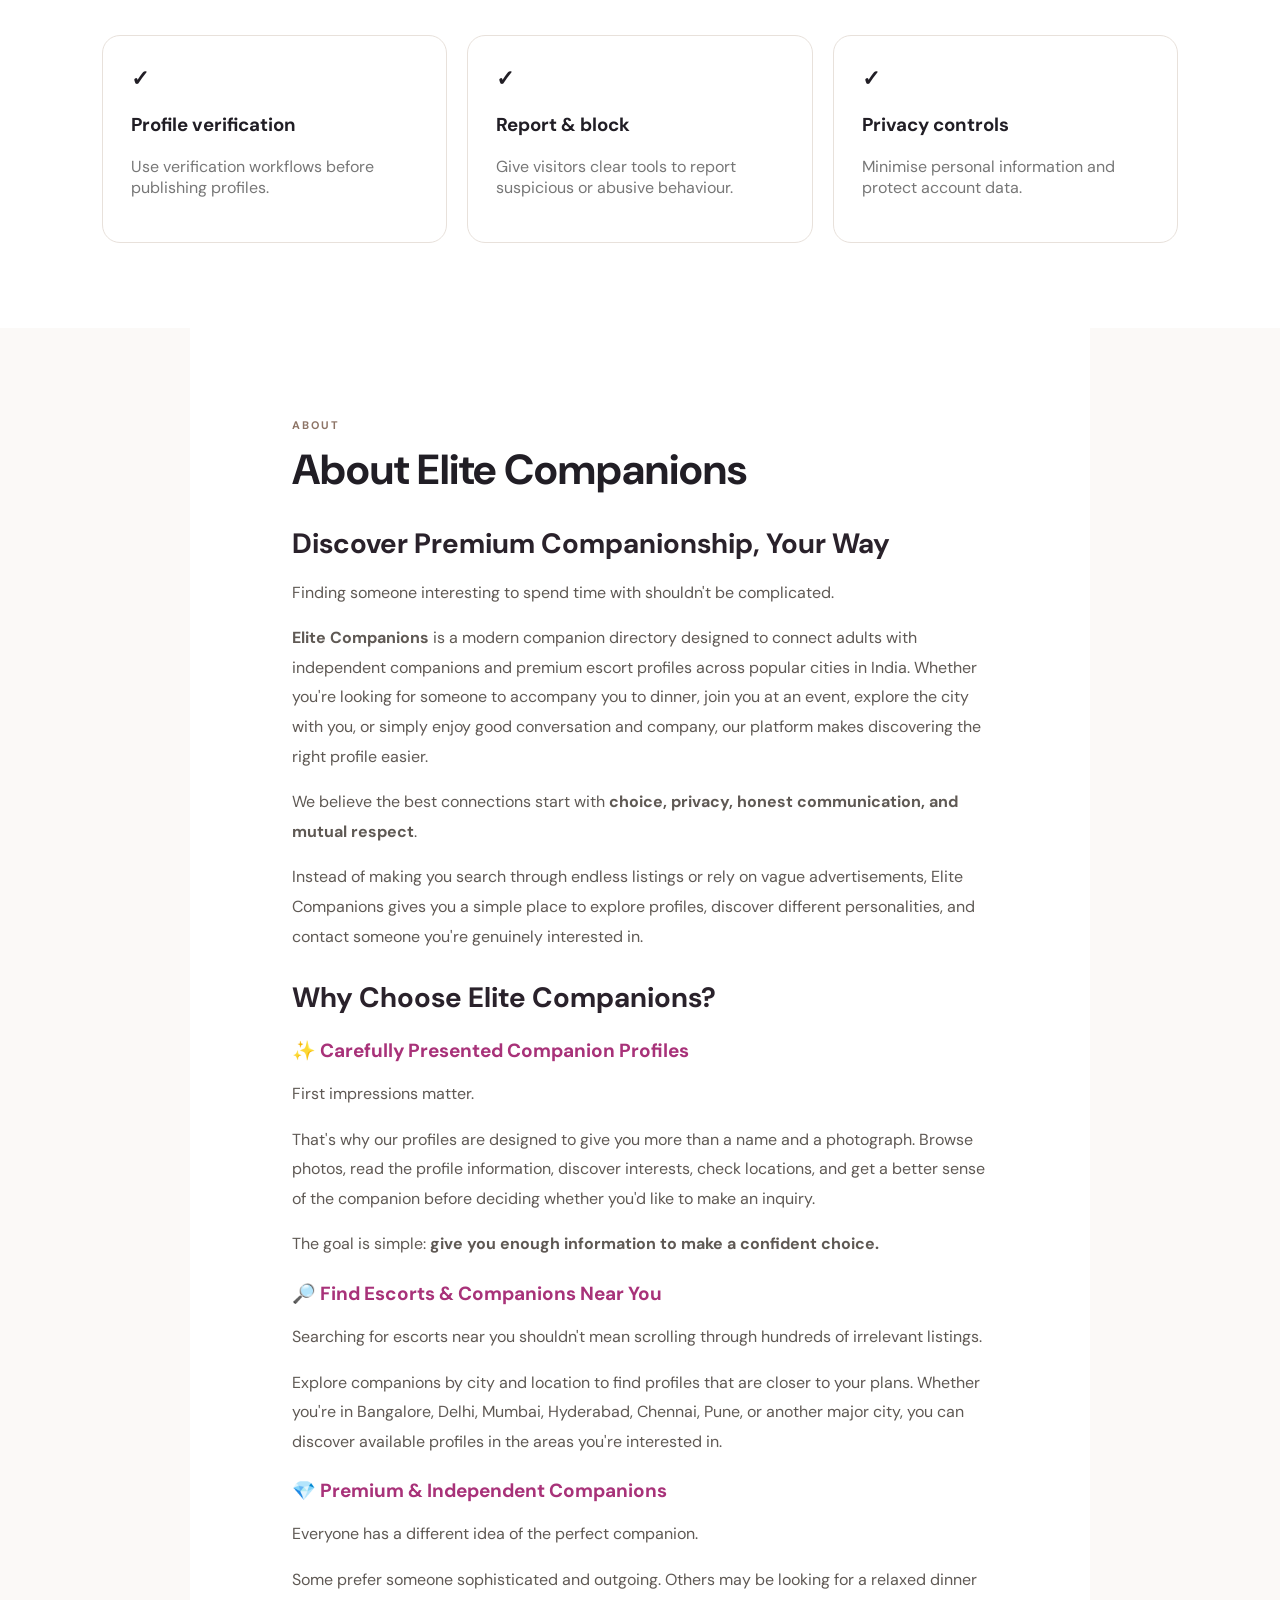
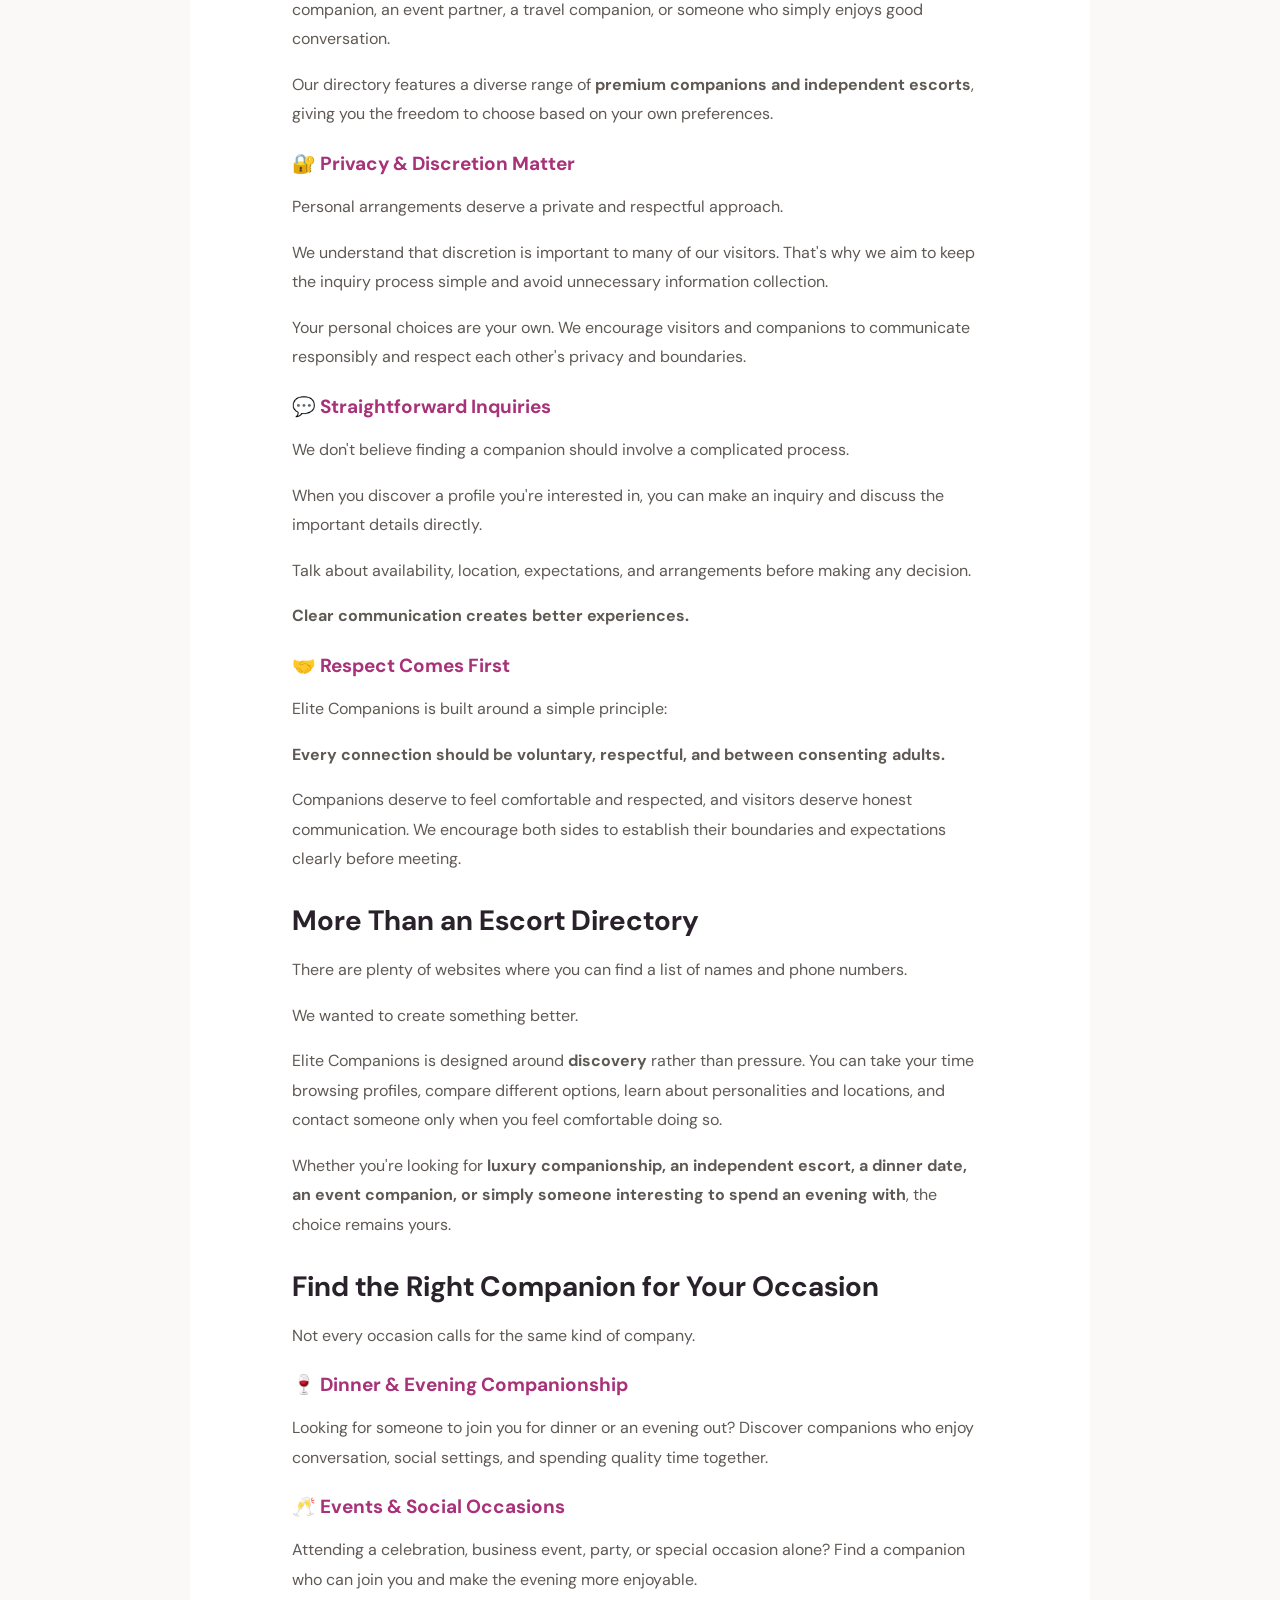
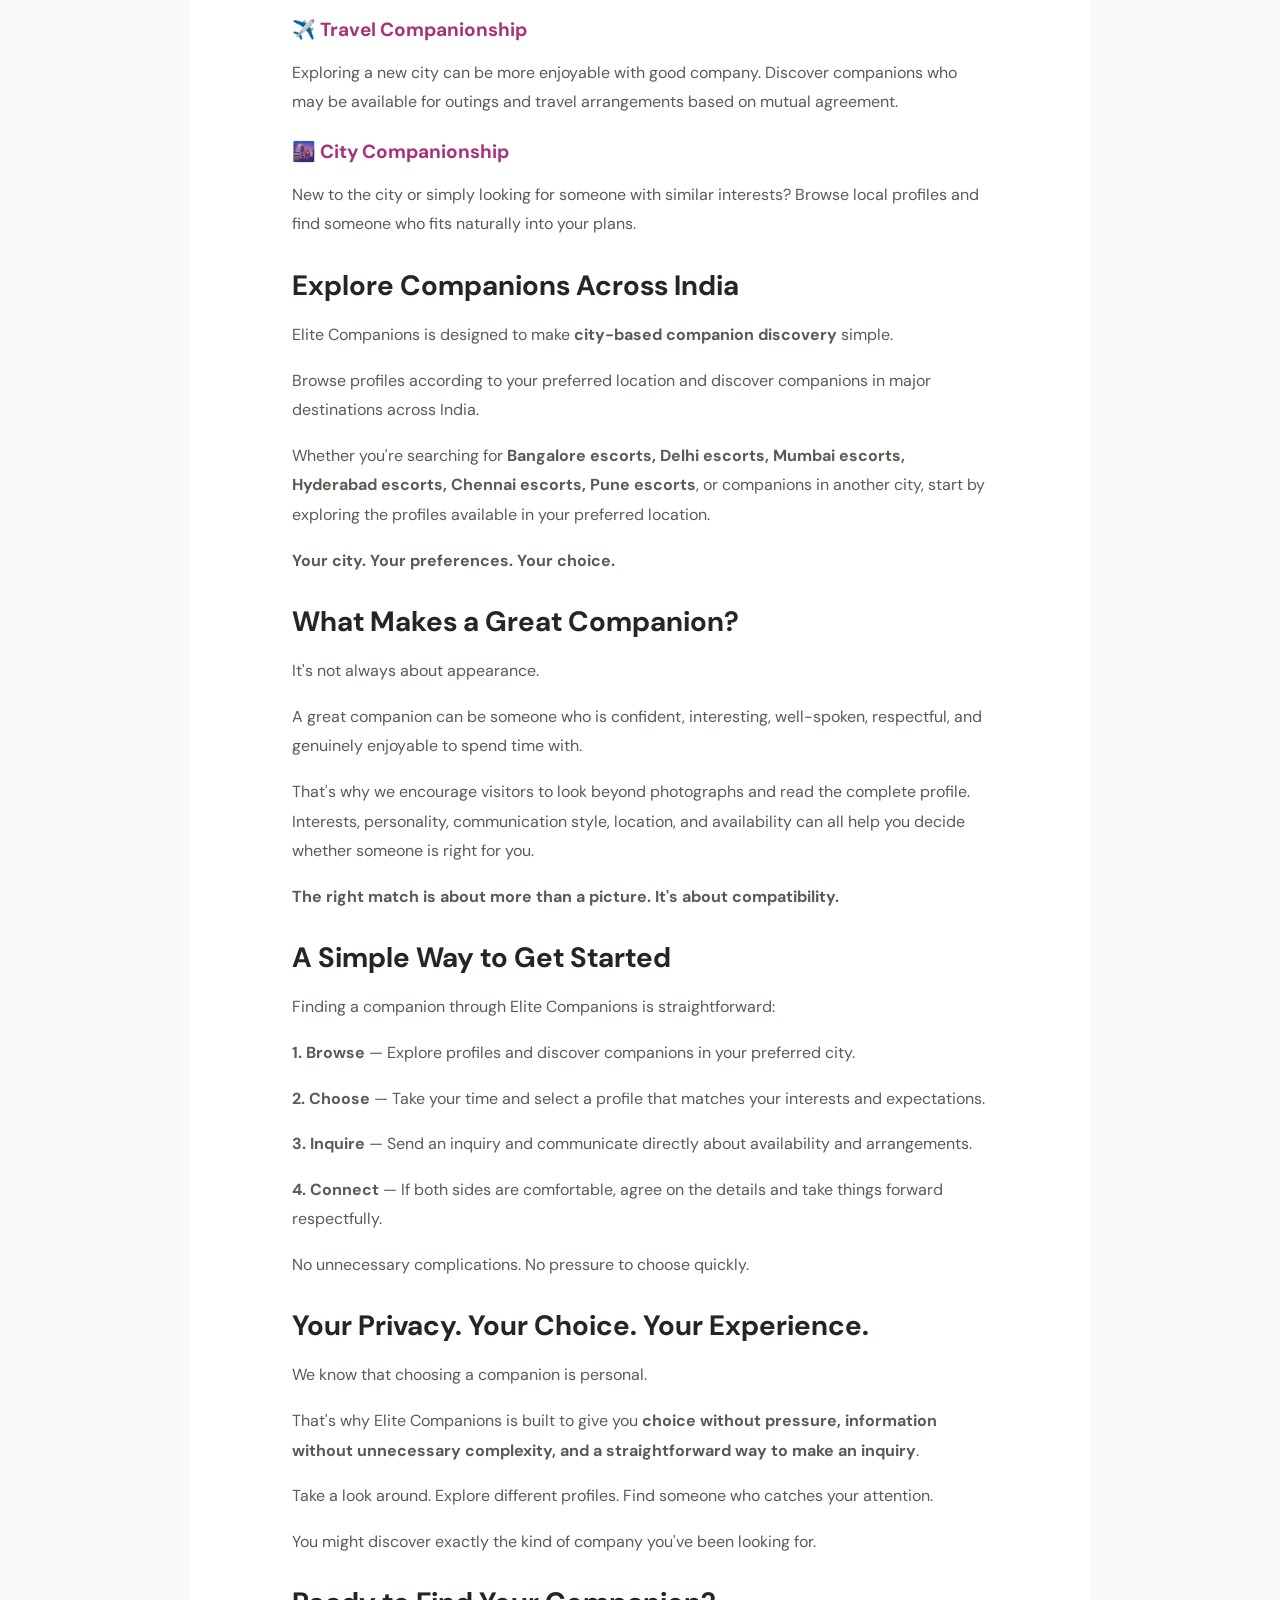
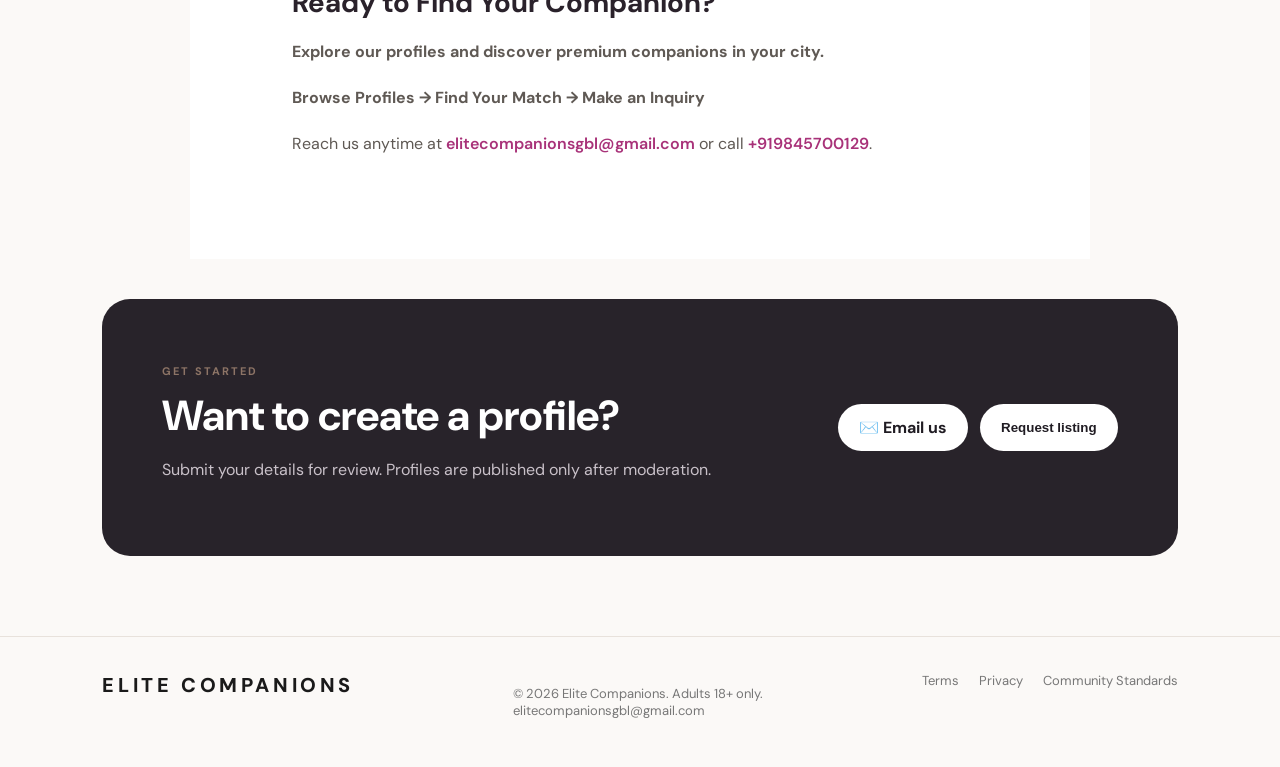
==== commit 80849ad6: "Expand About section with detailed Elite Companions content" ====
--- a/index.html
+++ b/index.html
@@ -96,41 +96,95 @@
 <section id="about" class="section about-seo">
   <span class="eyebrow">ABOUT</span>
   <h2>About Elite Companions</h2>
-  <h3>A Better Way to Find Genuine Companionship</h3>
-  <p>Finding the right companion should feel simple, comfortable, and private.</p>
-  <p><strong>Elite Companions</strong> is a modern platform created for people looking for genuine companionship, meaningful conversations, social outings, dinner dates, and memorable time together. We bring profiles together in one place so you can take your time, learn about different companions, and choose someone who feels right for you.</p>
-  <p>We believe a good experience starts with <strong>clear communication, mutual respect, and privacy</strong>.</p>
-  <p>There is no need to rush your decision. Browse the profiles, understand what each companion offers, and reach out when you find someone you'd like to know better.</p>
+  <h3>Discover Premium Companionship, Your Way</h3>
+  <p>Finding someone interesting to spend time with shouldn't be complicated.</p>
+  <p><strong>Elite Companions</strong> is a modern companion directory designed to connect adults with independent companions and premium escort profiles across popular cities in India. Whether you're looking for someone to accompany you to dinner, join you at an event, explore the city with you, or simply enjoy good conversation and company, our platform makes discovering the right profile easier.</p>
+  <p>We believe the best connections start with <strong>choice, privacy, honest communication, and mutual respect</strong>.</p>
+  <p>Instead of making you search through endless listings or rely on vague advertisements, Elite Companions gives you a simple place to explore profiles, discover different personalities, and contact someone you're genuinely interested in.</p>
 
   <h3>Why Choose Elite Companions?</h3>
 
-  <h4>Real Profiles, Better Choices</h4>
-  <p>Everyone has different preferences. That's why we focus on giving you enough information to make an informed choice instead of simply showing you a long list of profiles.</p>
-  <p>Explore different personalities, interests, locations, and availability to find a companion who matches what you're looking for. Whether you're searching for an elite companion in Bengaluru, a verified companion in Mumbai, or a charismatic companion in Goa, our curated directory helps you discover someone who truly fits your style.</p>
-
-  <h4>Privacy Comes First</h4>
-  <p>We understand that companionship can be personal. Your privacy matters to us.</p>
-  <p>We aim to keep communication discreet and straightforward, without unnecessary questions or complicated processes. Your personal information should be handled with care, and every interaction should begin with mutual respect.</p>
-
-  <h4>Simple &amp; Direct Communication</h4>
-  <p>Nobody likes going through a complicated booking process.</p>
-  <p>Once you find a profile that interests you, you can make an inquiry directly and discuss the details before making any arrangements. With one tap you can reach a companion on WhatsApp, place a call, or send a private email. Clear communication helps avoid misunderstandings and makes the experience more comfortable for everyone.</p>
-
-  <h4>Companionship That Fits Your Plans</h4>
-  <p>Sometimes you're looking for someone to join you for dinner. Sometimes it's a social event, a conversation over coffee, a city outing, or simply good company after a long week in busy places like Indiranagar, Bandra, T. Nagar, Park Street, Calangute or downtown Dubai.</p>
-  <p>Whatever the occasion, our platform makes it easier to discover companions who may fit your plans and preferences across all the areas and cities we serve.</p>
-
-  <h4>Respect Goes Both Ways</h4>
-  <p>We believe every interaction should be based on <strong>consent, boundaries, honesty, and respect</strong>.</p>
-  <p>Our platform is designed to connect adults who are comfortable communicating their expectations openly. No pressure, no assumptions—just clear communication between people who choose to connect.</p>
-
-  <h3>Find Someone You'd Like to Meet</h3>
-  <p>Your ideal companion may be closer than you think.</p>
-  <p>Take a look through our available profiles, explore different personalities and locations, and see who catches your attention. From Bengaluru to Mumbai, Chennai, Kolkata, Goa and Dubai, we connect you with verified, discreet companionship wherever you are.</p>
-  <p>When you find someone you're interested in, simply send an inquiry and start the conversation.</p>
-  <p><strong>Take your time. Choose someone who feels right.</strong></p>
-  <h3>Your privacy. Your choice. Your experience.</h3>
-  <p>Browse the profiles and discover your next companion today. Reach us anytime at <a href="mailto:elitecompanionsgbl@gmail.com">elitecompanionsgbl@gmail.com</a> or call <a href="tel:+919845700129">+919845700129</a>.</p>
+  <h4>✨ Carefully Presented Companion Profiles</h4>
+  <p>First impressions matter.</p>
+  <p>That's why our profiles are designed to give you more than a name and a photograph. Browse photos, read the profile information, discover interests, check locations, and get a better sense of the companion before deciding whether you'd like to make an inquiry.</p>
+  <p>The goal is simple: <strong>give you enough information to make a confident choice.</strong></p>
+
+  <h4>🔎 Find Escorts &amp; Companions Near You</h4>
+  <p>Searching for escorts near you shouldn't mean scrolling through hundreds of irrelevant listings.</p>
+  <p>Explore companions by city and location to find profiles that are closer to your plans. Whether you're in Bangalore, Delhi, Mumbai, Hyderabad, Chennai, Pune, or another major city, you can discover available profiles in the areas you're interested in.</p>
+
+  <h4>💎 Premium &amp; Independent Companions</h4>
+  <p>Everyone has a different idea of the perfect companion.</p>
+  <p>Some prefer someone sophisticated and outgoing. Others may be looking for a relaxed dinner companion, an event partner, a travel companion, or someone who simply enjoys good conversation.</p>
+  <p>Our directory features a diverse range of <strong>premium companions and independent escorts</strong>, giving you the freedom to choose based on your own preferences.</p>
+
+  <h4>🔐 Privacy &amp; Discretion Matter</h4>
+  <p>Personal arrangements deserve a private and respectful approach.</p>
+  <p>We understand that discretion is important to many of our visitors. That's why we aim to keep the inquiry process simple and avoid unnecessary information collection.</p>
+  <p>Your personal choices are your own. We encourage visitors and companions to communicate responsibly and respect each other's privacy and boundaries.</p>
+
+  <h4>💬 Straightforward Inquiries</h4>
+  <p>We don't believe finding a companion should involve a complicated process.</p>
+  <p>When you discover a profile you're interested in, you can make an inquiry and discuss the important details directly.</p>
+  <p>Talk about availability, location, expectations, and arrangements before making any decision.</p>
+  <p><strong>Clear communication creates better experiences.</strong></p>
+
+  <h4>🤝 Respect Comes First</h4>
+  <p>Elite Companions is built around a simple principle:</p>
+  <p><strong>Every connection should be voluntary, respectful, and between consenting adults.</strong></p>
+  <p>Companions deserve to feel comfortable and respected, and visitors deserve honest communication. We encourage both sides to establish their boundaries and expectations clearly before meeting.</p>
+
+  <h3>More Than an Escort Directory</h3>
+  <p>There are plenty of websites where you can find a list of names and phone numbers.</p>
+  <p>We wanted to create something better.</p>
+  <p>Elite Companions is designed around <strong>discovery</strong> rather than pressure. You can take your time browsing profiles, compare different options, learn about personalities and locations, and contact someone only when you feel comfortable doing so.</p>
+  <p>Whether you're looking for <strong>luxury companionship, an independent escort, a dinner date, an event companion, or simply someone interesting to spend an evening with</strong>, the choice remains yours.</p>
+
+  <h3>Find the Right Companion for Your Occasion</h3>
+  <p>Not every occasion calls for the same kind of company.</p>
+
+  <h4>🍷 Dinner &amp; Evening Companionship</h4>
+  <p>Looking for someone to join you for dinner or an evening out? Discover companions who enjoy conversation, social settings, and spending quality time together.</p>
+
+  <h4>🥂 Events &amp; Social Occasions</h4>
+  <p>Attending a celebration, business event, party, or special occasion alone? Find a companion who can join you and make the evening more enjoyable.</p>
+
+  <h4>✈️ Travel Companionship</h4>
+  <p>Exploring a new city can be more enjoyable with good company. Discover companions who may be available for outings and travel arrangements based on mutual agreement.</p>
+
+  <h4>🌆 City Companionship</h4>
+  <p>New to the city or simply looking for someone with similar interests? Browse local profiles and find someone who fits naturally into your plans.</p>
+
+  <h3>Explore Companions Across India</h3>
+  <p>Elite Companions is designed to make <strong>city-based companion discovery</strong> simple.</p>
+  <p>Browse profiles according to your preferred location and discover companions in major destinations across India.</p>
+  <p>Whether you're searching for <strong>Bangalore escorts, Delhi escorts, Mumbai escorts, Hyderabad escorts, Chennai escorts, Pune escorts</strong>, or companions in another city, start by exploring the profiles available in your preferred location.</p>
+  <p><strong>Your city. Your preferences. Your choice.</strong></p>
+
+  <h3>What Makes a Great Companion?</h3>
+  <p>It's not always about appearance.</p>
+  <p>A great companion can be someone who is confident, interesting, well-spoken, respectful, and genuinely enjoyable to spend time with.</p>
+  <p>That's why we encourage visitors to look beyond photographs and read the complete profile. Interests, personality, communication style, location, and availability can all help you decide whether someone is right for you.</p>
+  <p><strong>The right match is about more than a picture. It's about compatibility.</strong></p>
+
+  <h3>A Simple Way to Get Started</h3>
+  <p>Finding a companion through Elite Companions is straightforward:</p>
+  <p><strong>1. Browse</strong> — Explore profiles and discover companions in your preferred city.</p>
+  <p><strong>2. Choose</strong> — Take your time and select a profile that matches your interests and expectations.</p>
+  <p><strong>3. Inquire</strong> — Send an inquiry and communicate directly about availability and arrangements.</p>
+  <p><strong>4. Connect</strong> — If both sides are comfortable, agree on the details and take things forward respectfully.</p>
+  <p>No unnecessary complications. No pressure to choose quickly.</p>
+
+  <h3>Your Privacy. Your Choice. Your Experience.</h3>
+  <p>We know that choosing a companion is personal.</p>
+  <p>That's why Elite Companions is built to give you <strong>choice without pressure, information without unnecessary complexity, and a straightforward way to make an inquiry</strong>.</p>
+  <p>Take a look around. Explore different profiles. Find someone who catches your attention.</p>
+  <p>You might discover exactly the kind of company you've been looking for.</p>
+
+  <h3>Ready to Find Your Companion?</h3>
+  <p><strong>Explore our profiles and discover premium companions in your city.</strong></p>
+  <p><strong>Browse Profiles → Find Your Match → Make an Inquiry</strong></p>
+  <p>Reach us anytime at <a href="mailto:elitecompanionsgbl@gmail.com">elitecompanionsgbl@gmail.com</a> or call <a href="tel:+919845700129">+919845700129</a>.</p>
 </section>
 
 <section id="contact" class="cta">
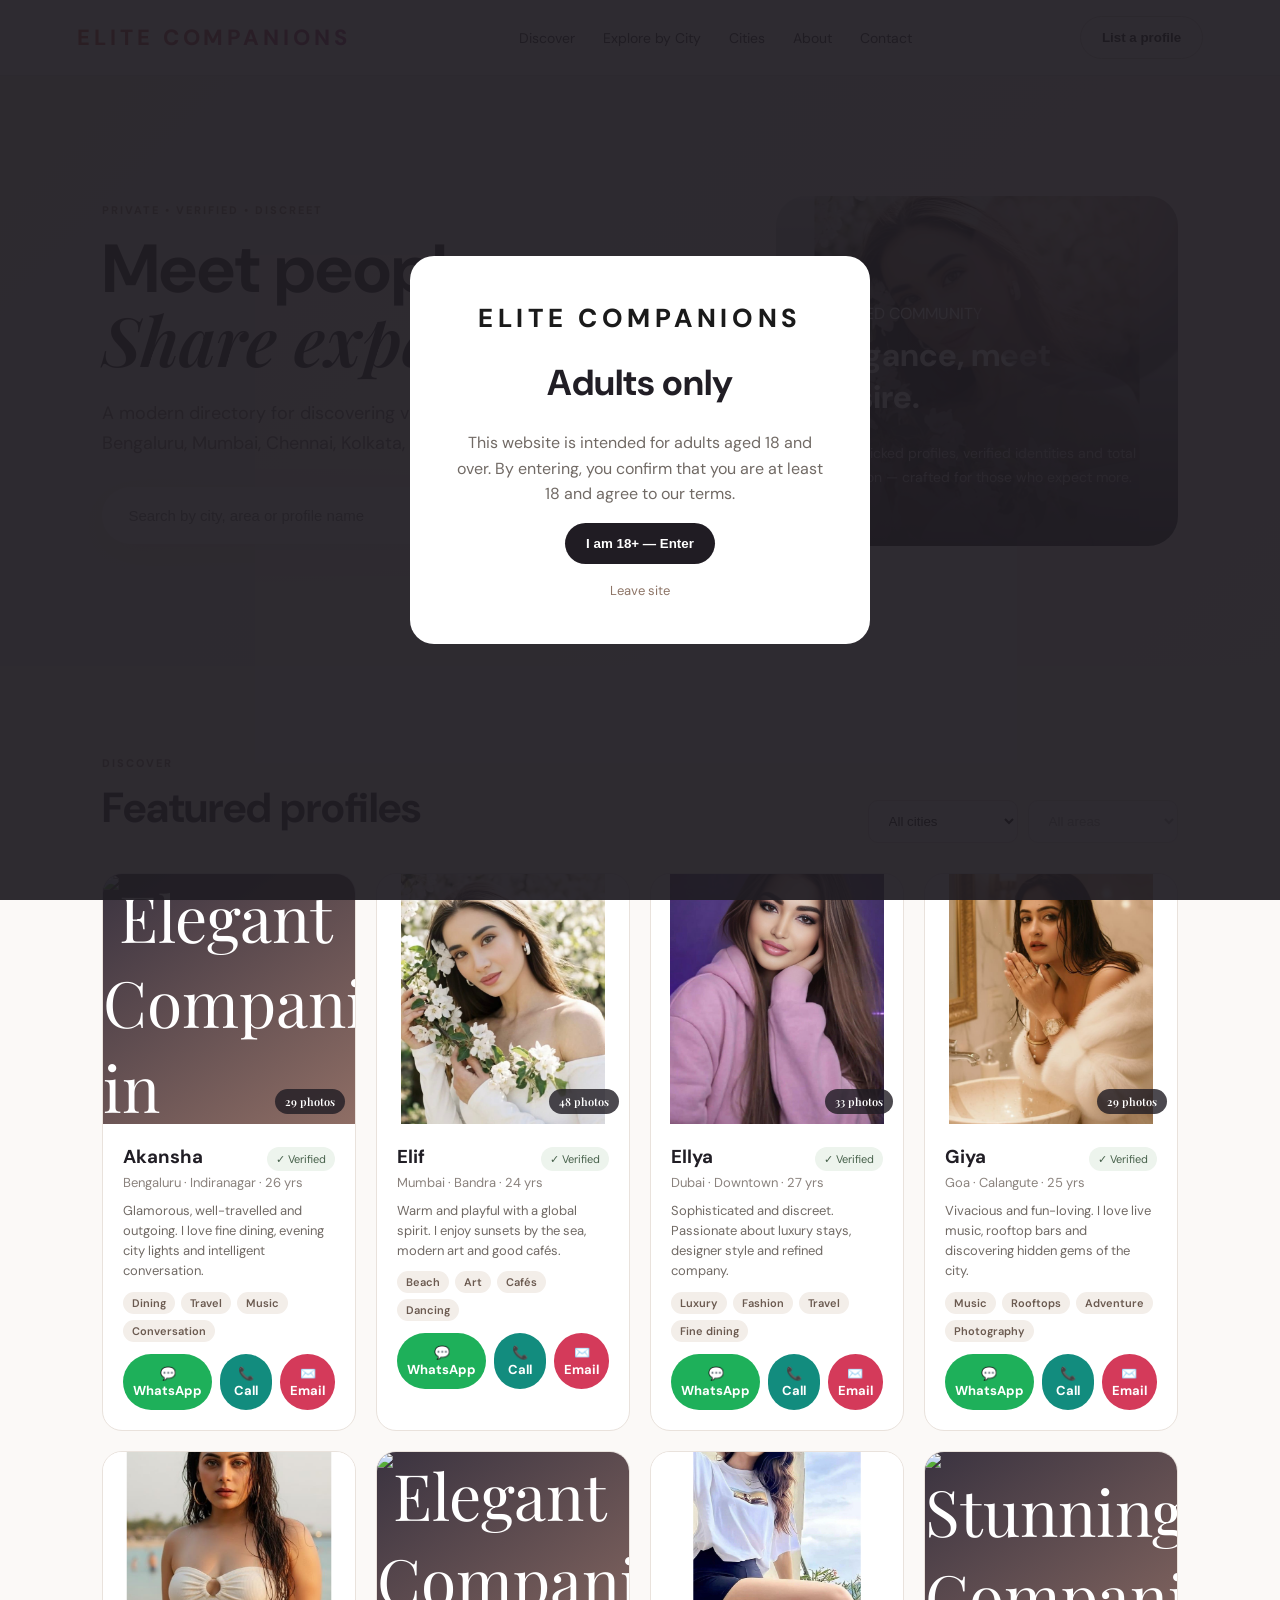
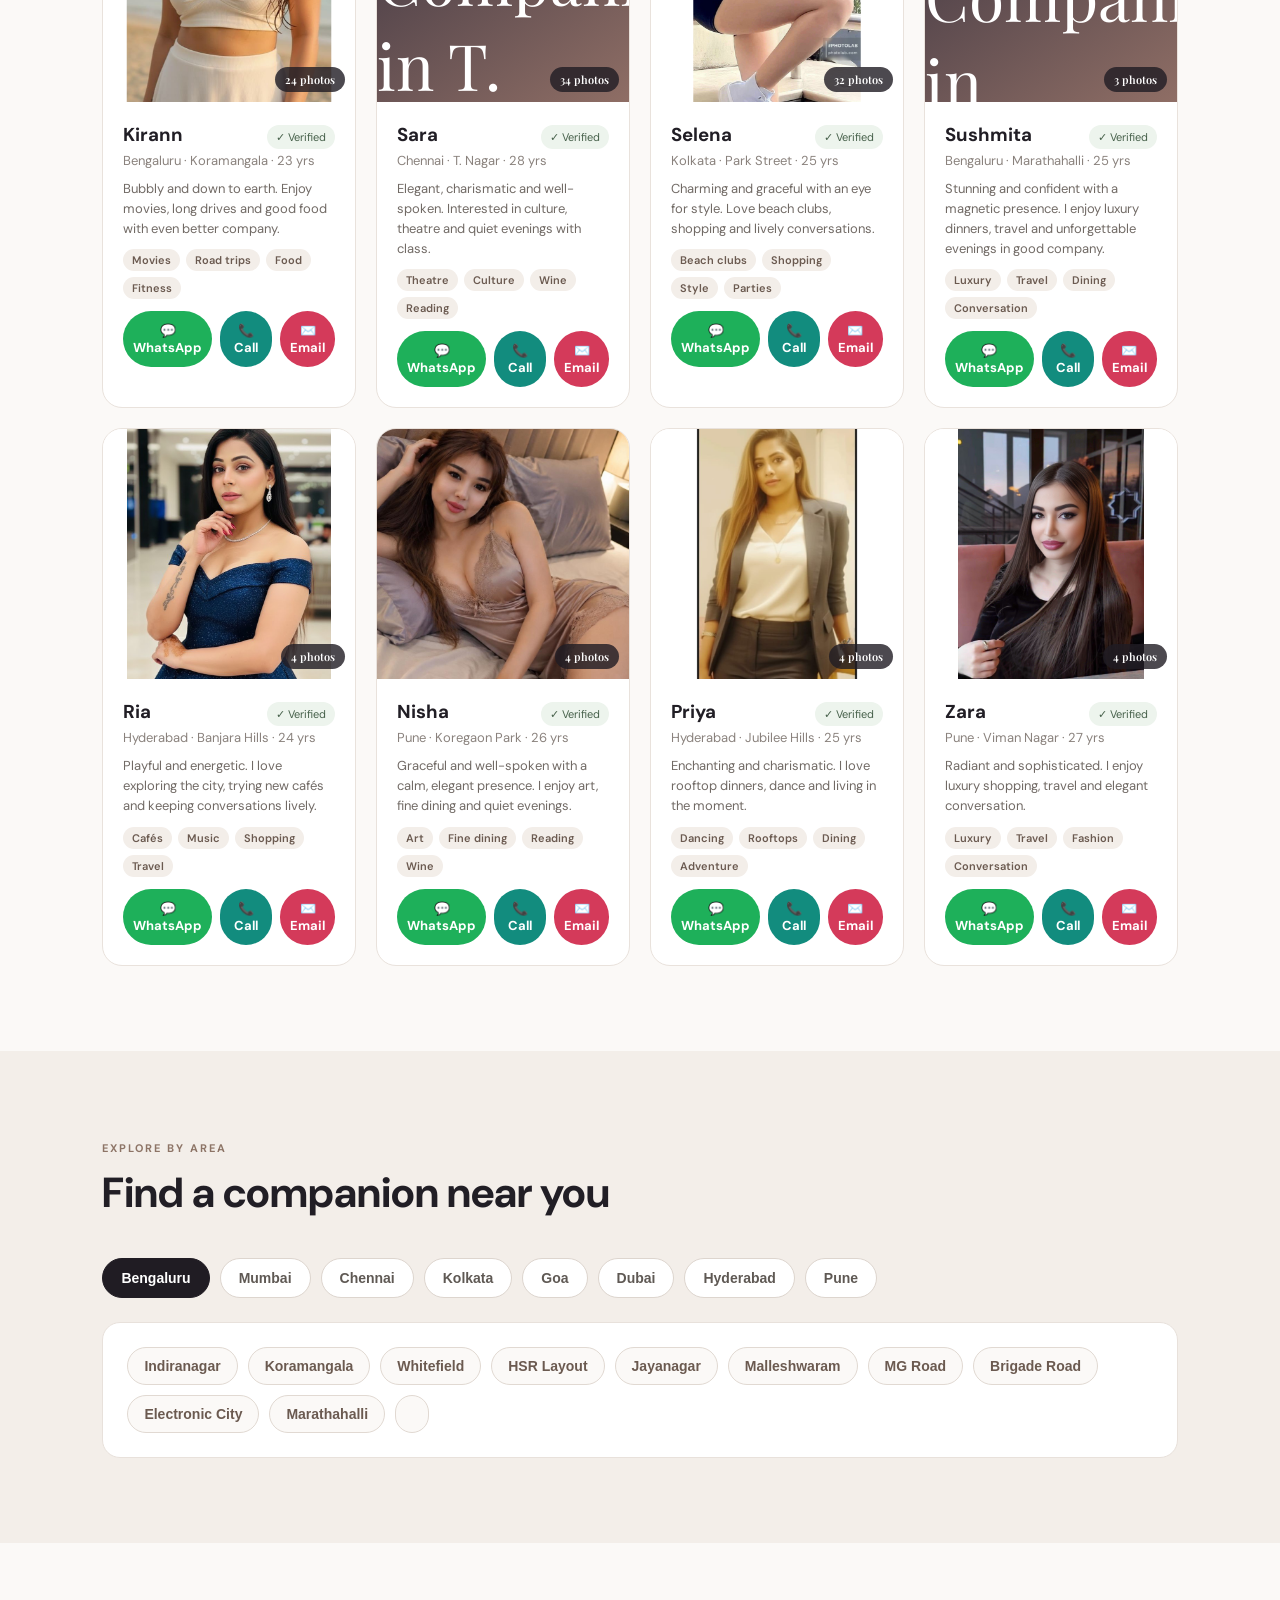
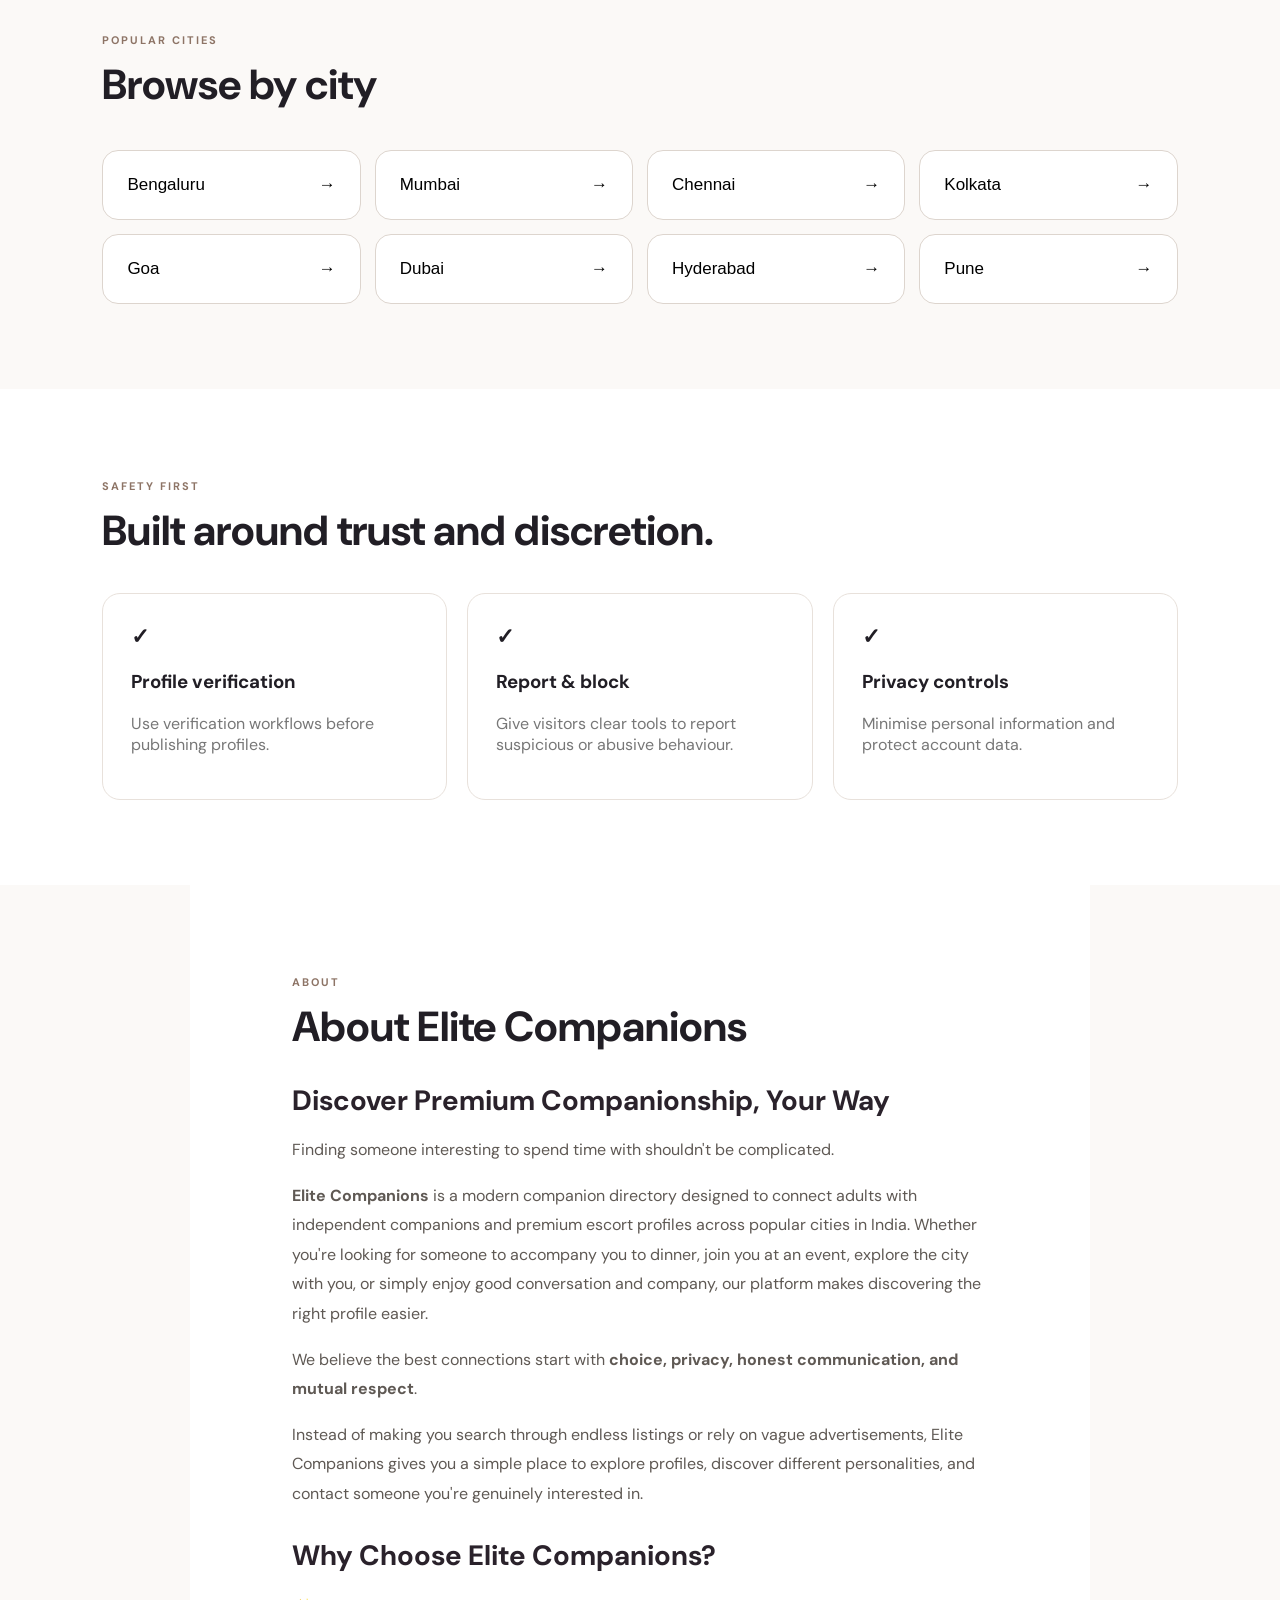
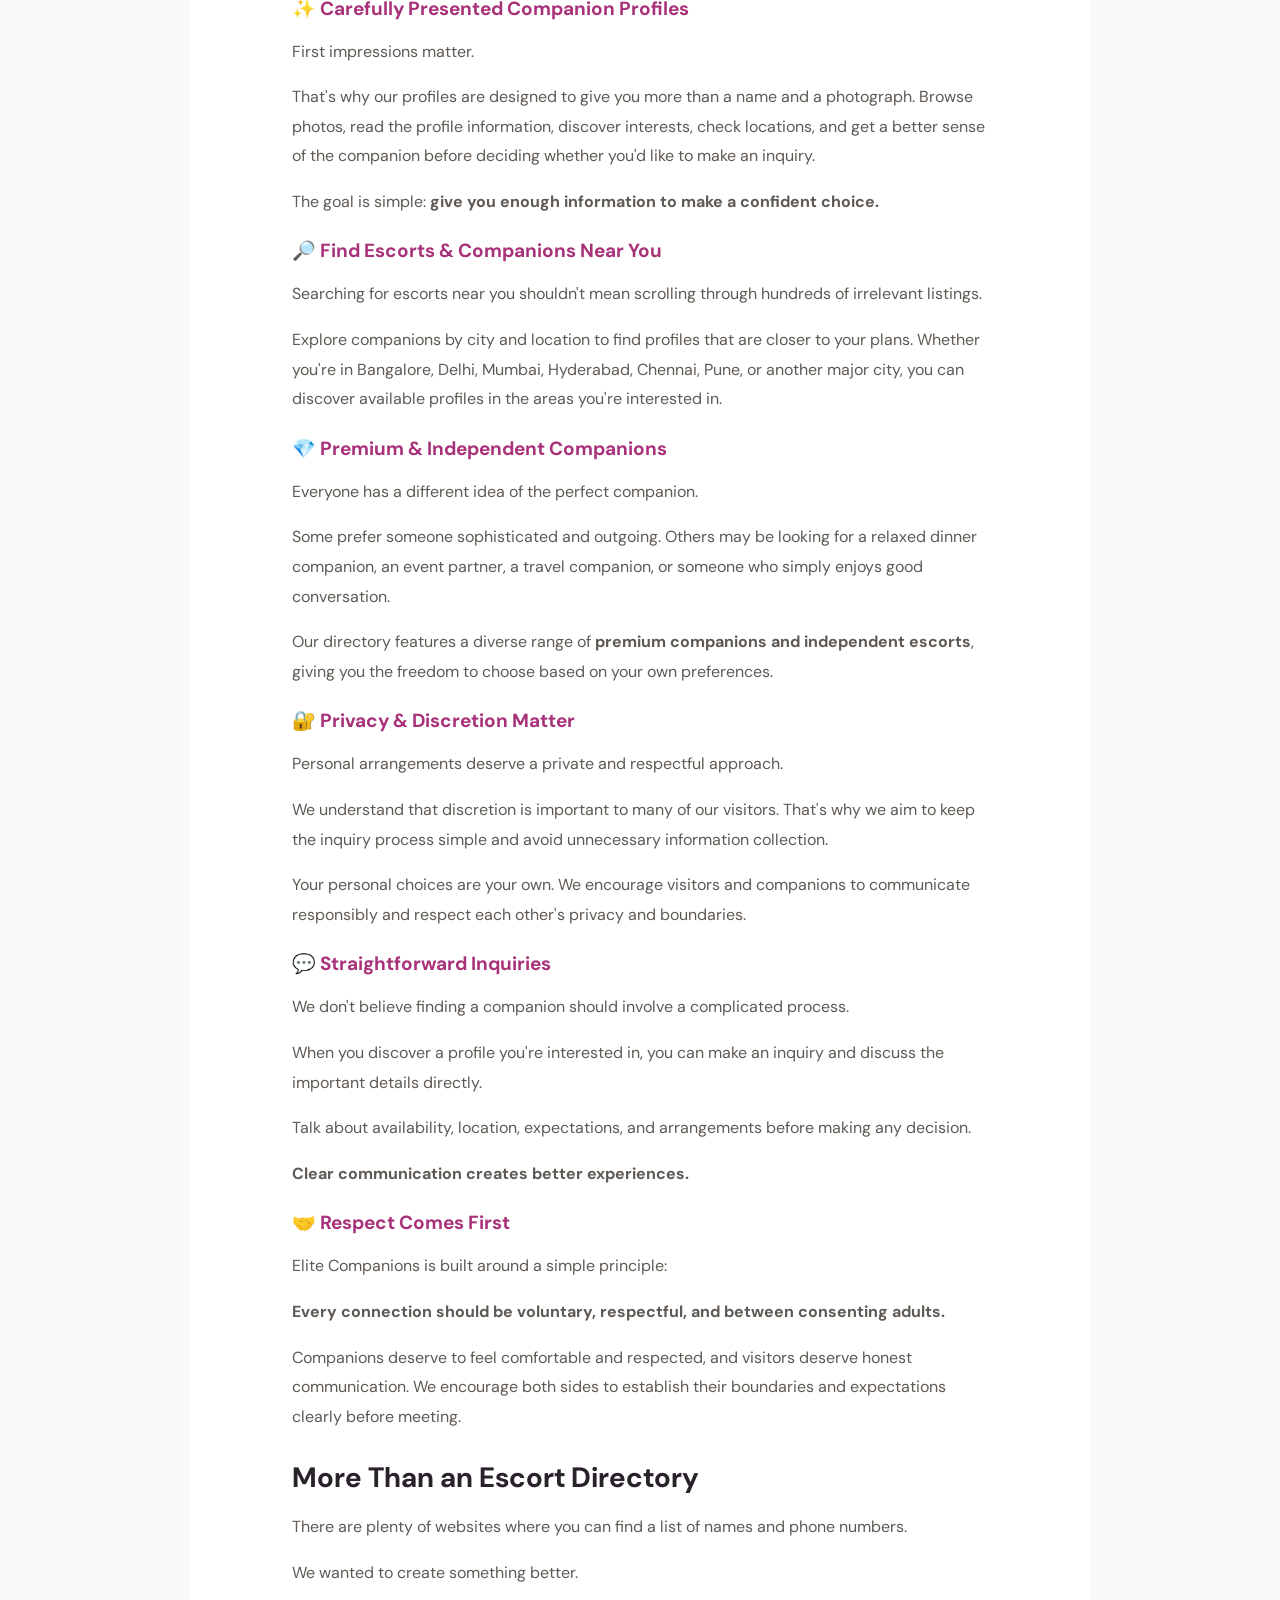
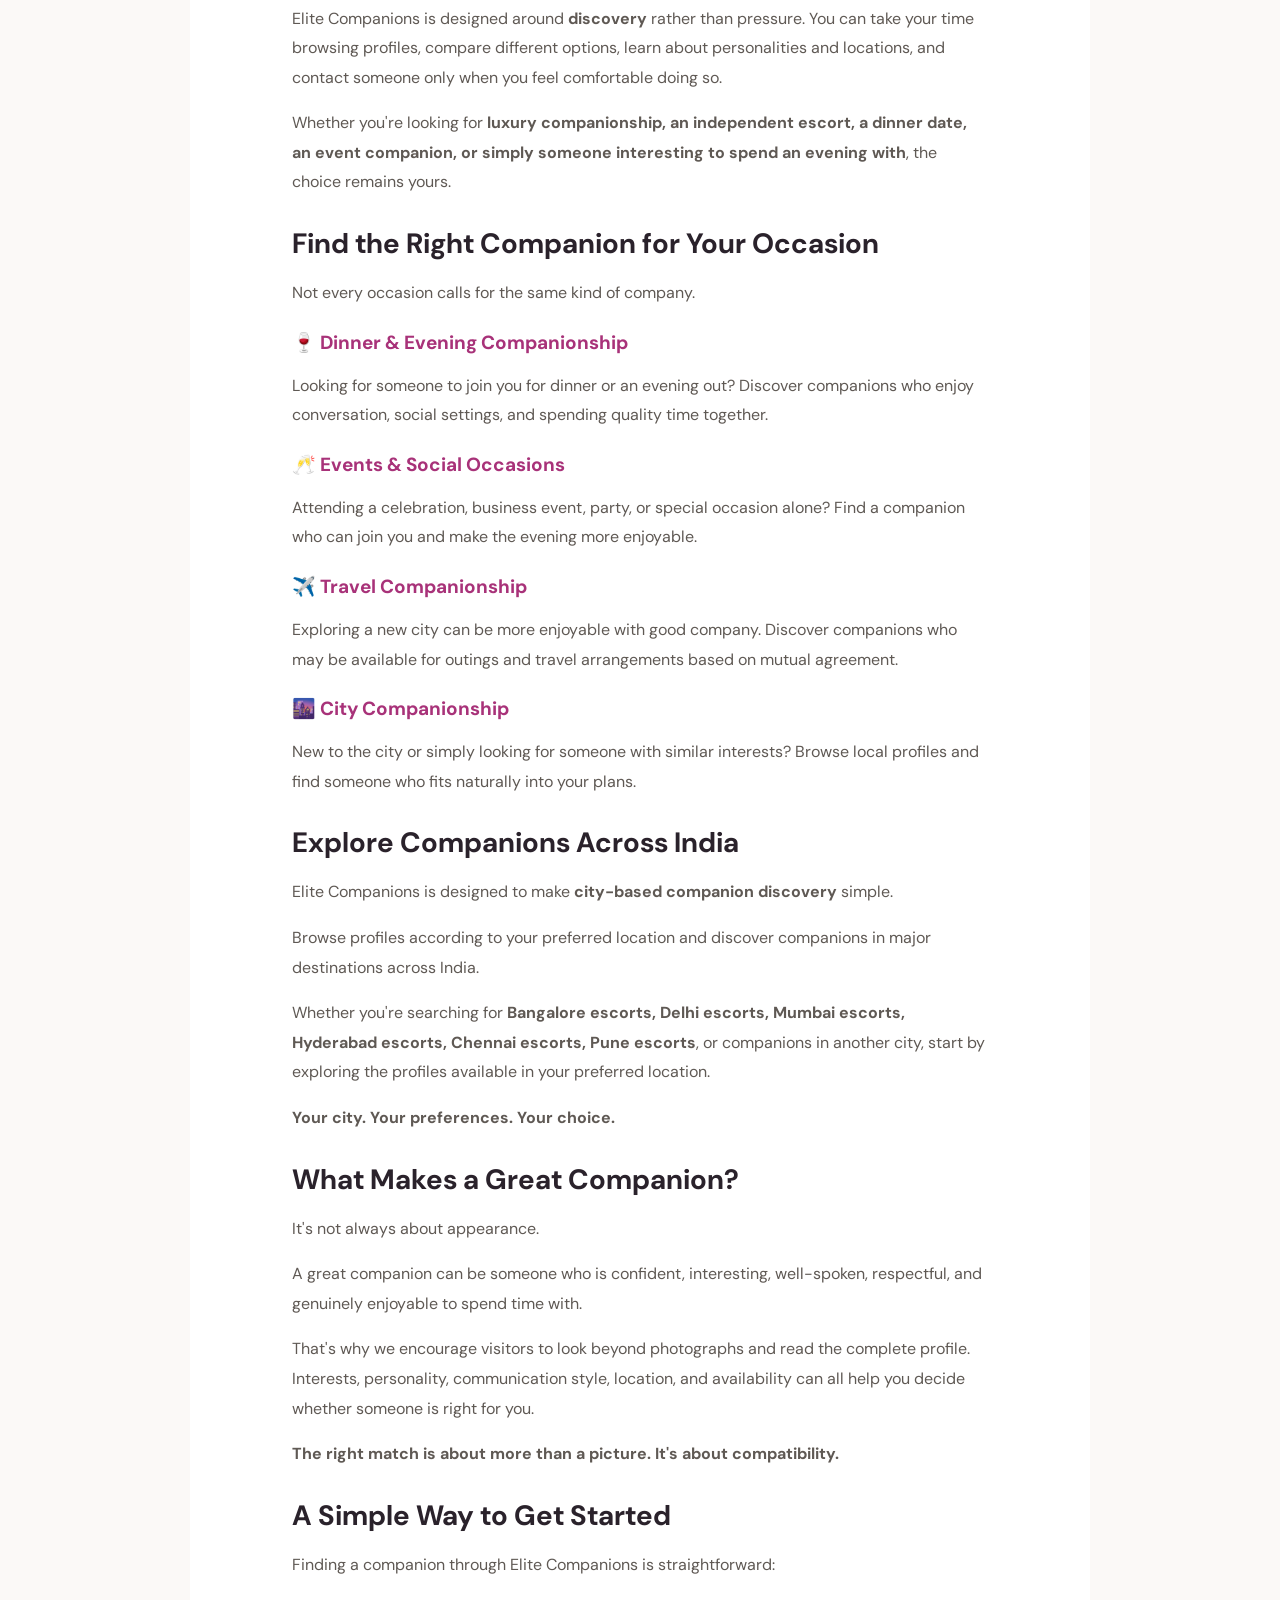
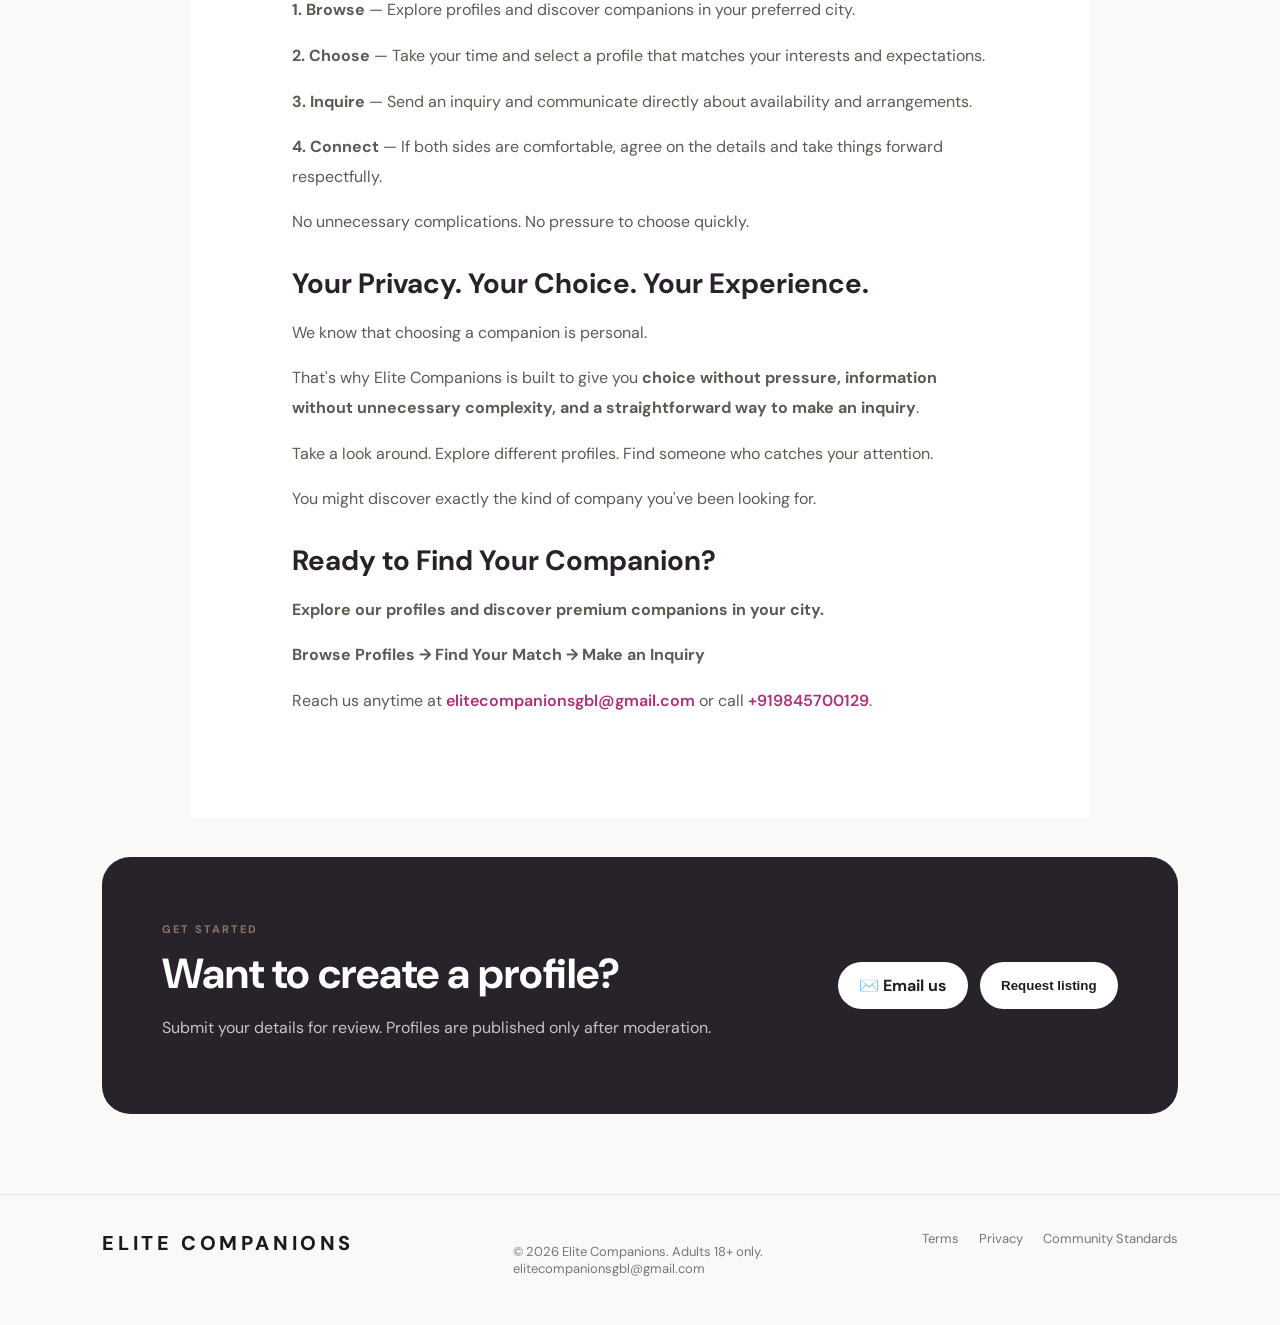
==== commit 790d8f56: "Add Ria, Nisha, Priya, Zara profiles; update Sushmita photo and trim gallery" ====
--- a/index.html
+++ b/index.html
@@ -3,9 +3,9 @@
 <head>
 <meta charset="utf-8">
 <meta name="viewport" content="width=device-width,initial-scale=1">
-<title>Elite Companions — Elite Companion Profiles in Bengaluru, Mumbai, Chennai, Kolkata, Goa & Dubai</title>
-<meta name="description" content="Discover verified elite companion profiles across Bengaluru, Mumbai, Chennai, Kolkata, Goa and Dubai. Explore by city and area, with discreet contact via WhatsApp, call or email.">
-<meta name="keywords" content="elite companions Bengaluru, companion Indiranagar, elite companion Mumbai Bandra, companion Chennai, companion Kolkata, elite companion Goa, escort companionship, verified companions India">
+<title>Elite Companions — Elite Companion Profiles in Bengaluru, Mumbai, Chennai, Kolkata, Goa, Hyderabad, Pune & Dubai</title>
+<meta name="description" content="Discover verified elite companion profiles across Bengaluru, Mumbai, Chennai, Kolkata, Goa, Hyderabad, Pune and Dubai. Explore by city and area, with discreet contact via WhatsApp, call or email.">
+<meta name="keywords" content="elite companions Bengaluru, companion Indiranagar, elite companion Mumbai Bandra, companion Chennai, companion Kolkata, elite companion Goa, Hyderabad escorts, Pune escorts, escort companionship, verified companions India">
 <link rel="stylesheet" href="styles.css">
 </head>
 <body>
@@ -51,6 +51,7 @@
         <option value="">All cities</option>
         <option>Bengaluru</option><option>Mumbai</option><option>Chennai</option>
         <option>Kolkata</option><option>Goa</option><option>Dubai</option>
+        <option>Hyderabad</option><option>Pune</option>
       </select>
       <select id="areaFilter" onchange="renderProfiles()"><option value="">All areas</option></select>
     </div>
@@ -67,6 +68,8 @@
     <button onclick="exploreCity('Kolkata',this)">Kolkata</button>
     <button onclick="exploreCity('Goa',this)">Goa</button>
     <button onclick="exploreCity('Dubai',this)">Dubai</button>
+    <button onclick="exploreCity('Hyderabad',this)">Hyderabad</button>
+    <button onclick="exploreCity('Pune',this)">Pune</button>
   </div>
   <div class="area-wrap"><div id="areaBoard" class="area-grid"></div></div>
 </section>
@@ -80,6 +83,8 @@
     <button onclick="setCity('Kolkata')">Kolkata <span>→</span></button>
     <button onclick="setCity('Goa')">Goa <span>→</span></button>
     <button onclick="setCity('Dubai')">Dubai <span>→</span></button>
+    <button onclick="setCity('Hyderabad')">Hyderabad <span>→</span></button>
+    <button onclick="setCity('Pune')">Pune <span>→</span></button>
   </div>
 </section>
 
@@ -209,7 +214,7 @@
    <form id="profileForm" onsubmit="submitForm(event)">
     <input id="fName" name="name" required placeholder="Display name">
     <input id="fEmail" name="email" required type="email" placeholder="Email address">
-    <select id="fCity" name="city" required><option value="">Choose city</option><option>Bengaluru</option><option>Mumbai</option><option>Chennai</option><option>Kolkata</option><option>Goa</option><option>Dubai</option></select>
+<select id="fCity" name="city" required><option value="">Choose city</option><option>Bengaluru</option><option>Mumbai</option><option>Chennai</option><option>Kolkata</option><option>Goa</option><option>Dubai</option><option>Hyderabad</option><option>Pune</option></select>
     <textarea id="fDesc" name="description" required placeholder="Short profile description"></textarea>
     <label class="check"><input type="checkbox" required> I confirm I am 18+ and agree to the community standards.</label>
     <button class="btn primary">Send for review</button>
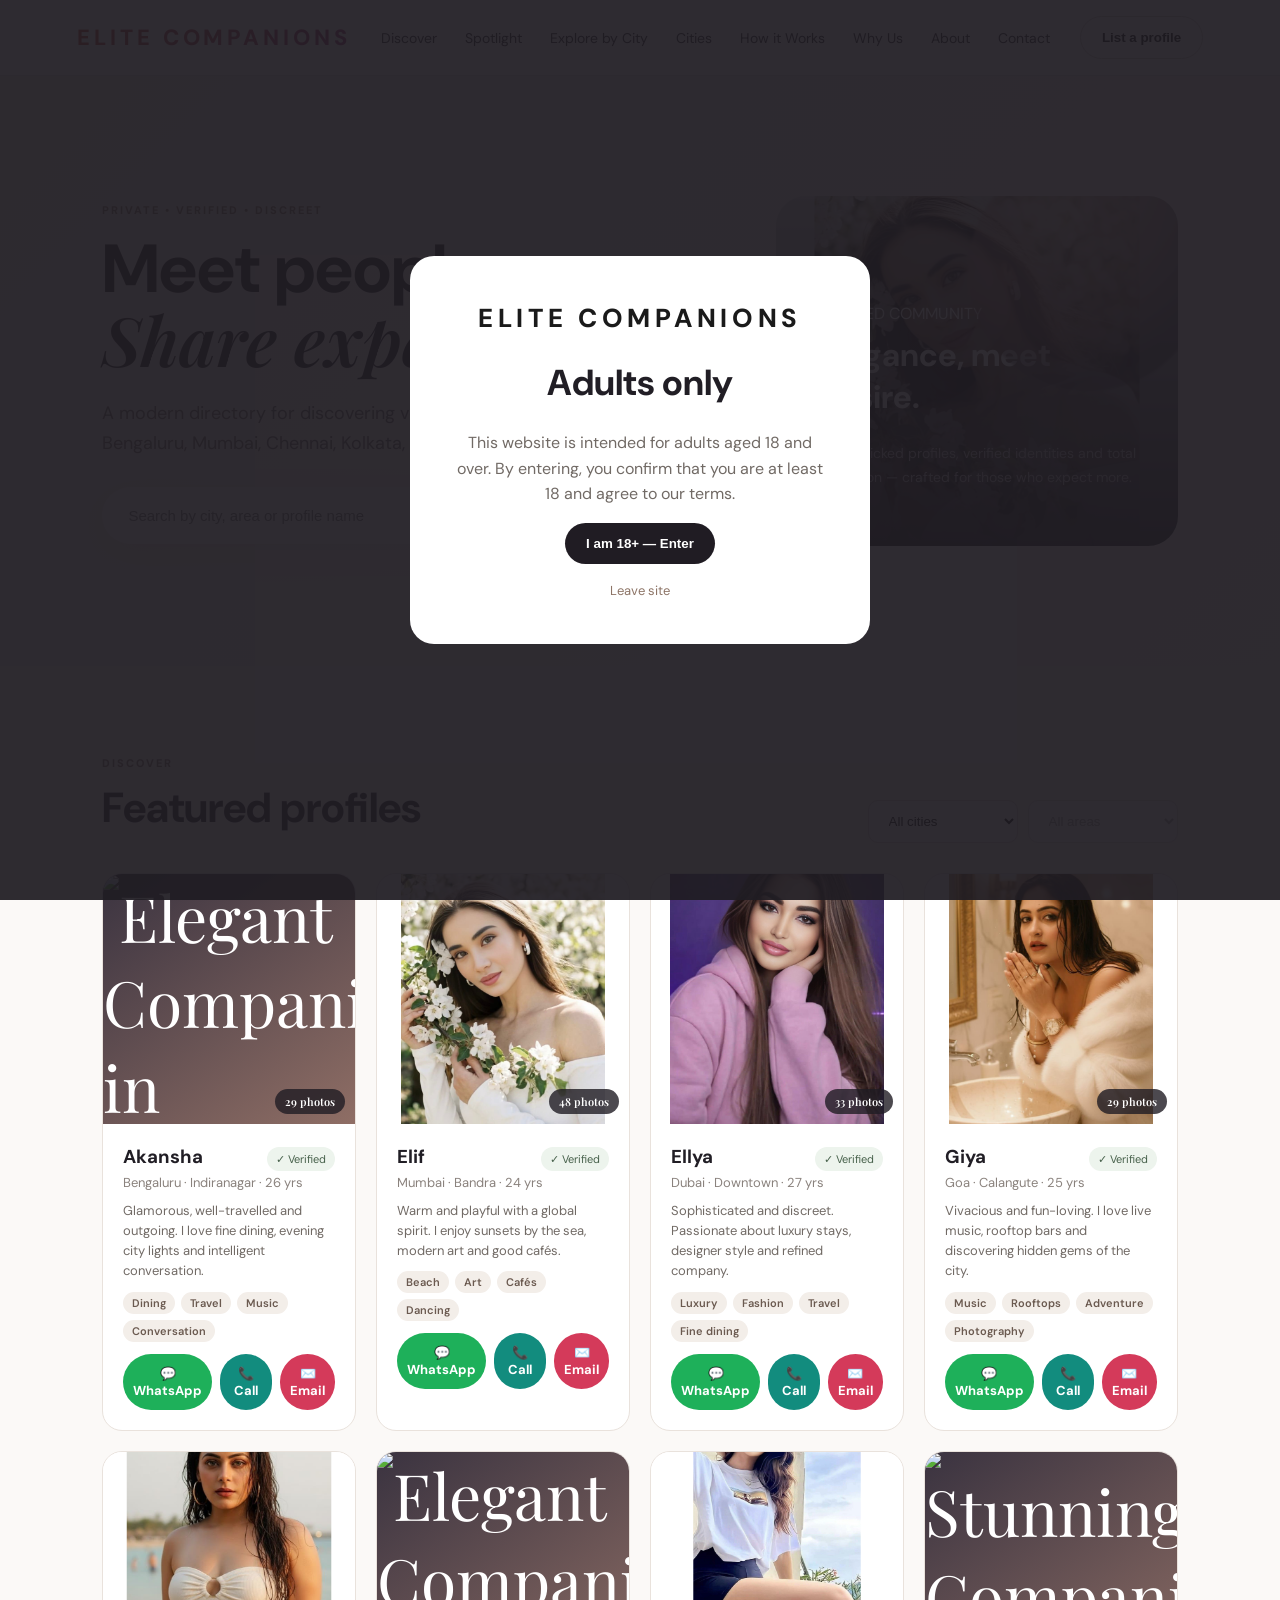
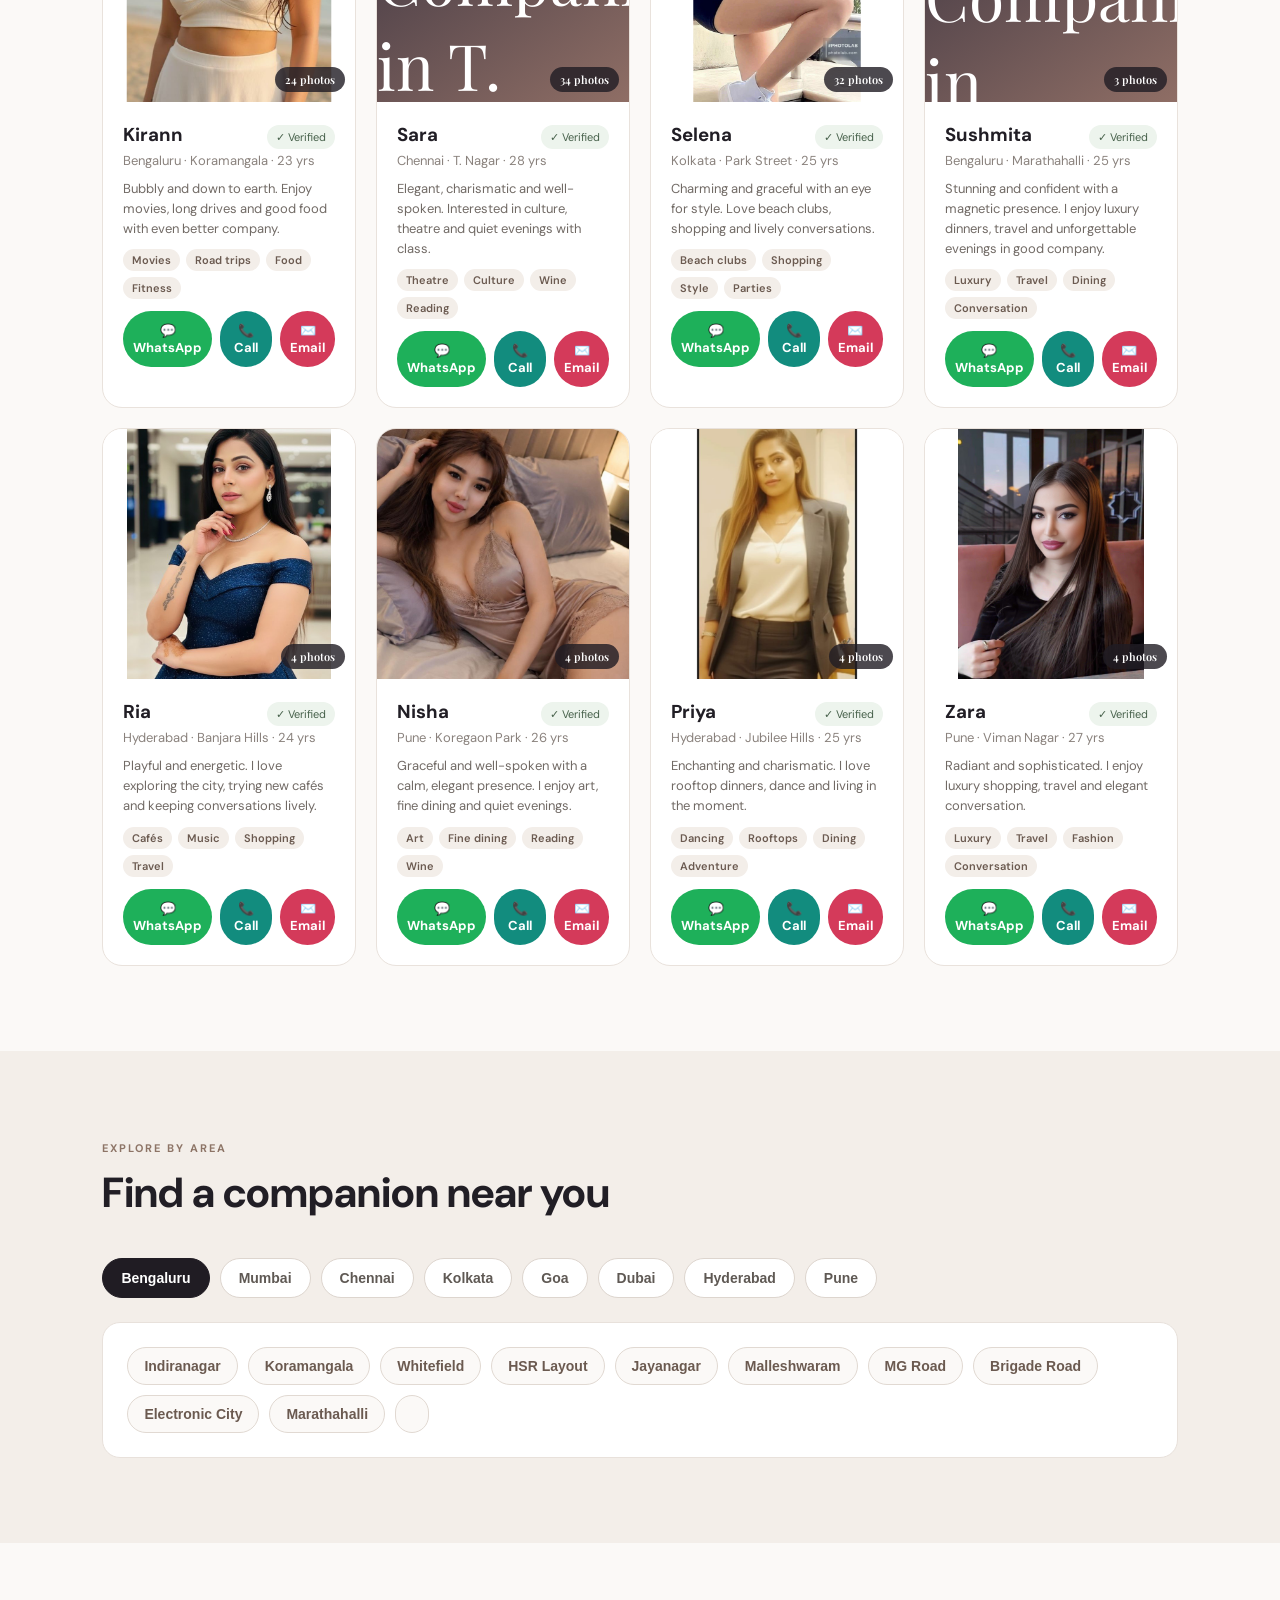
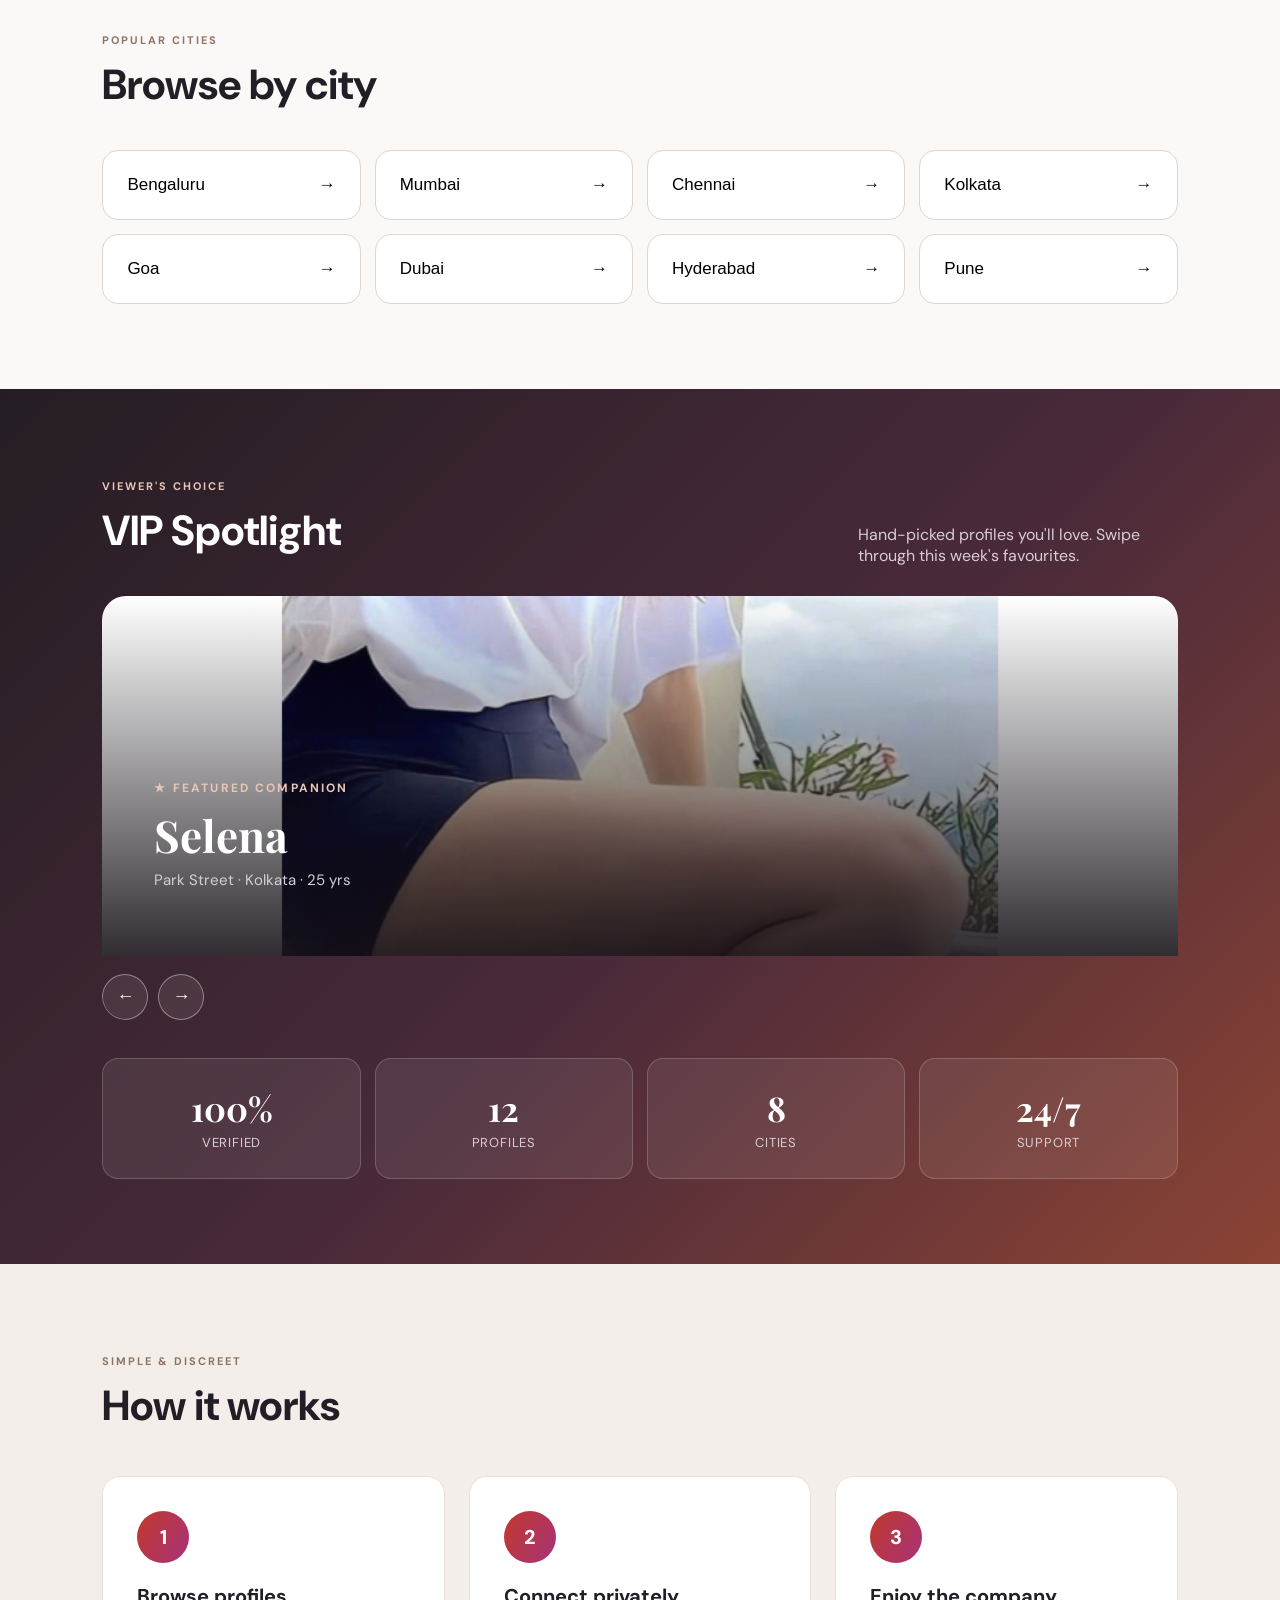
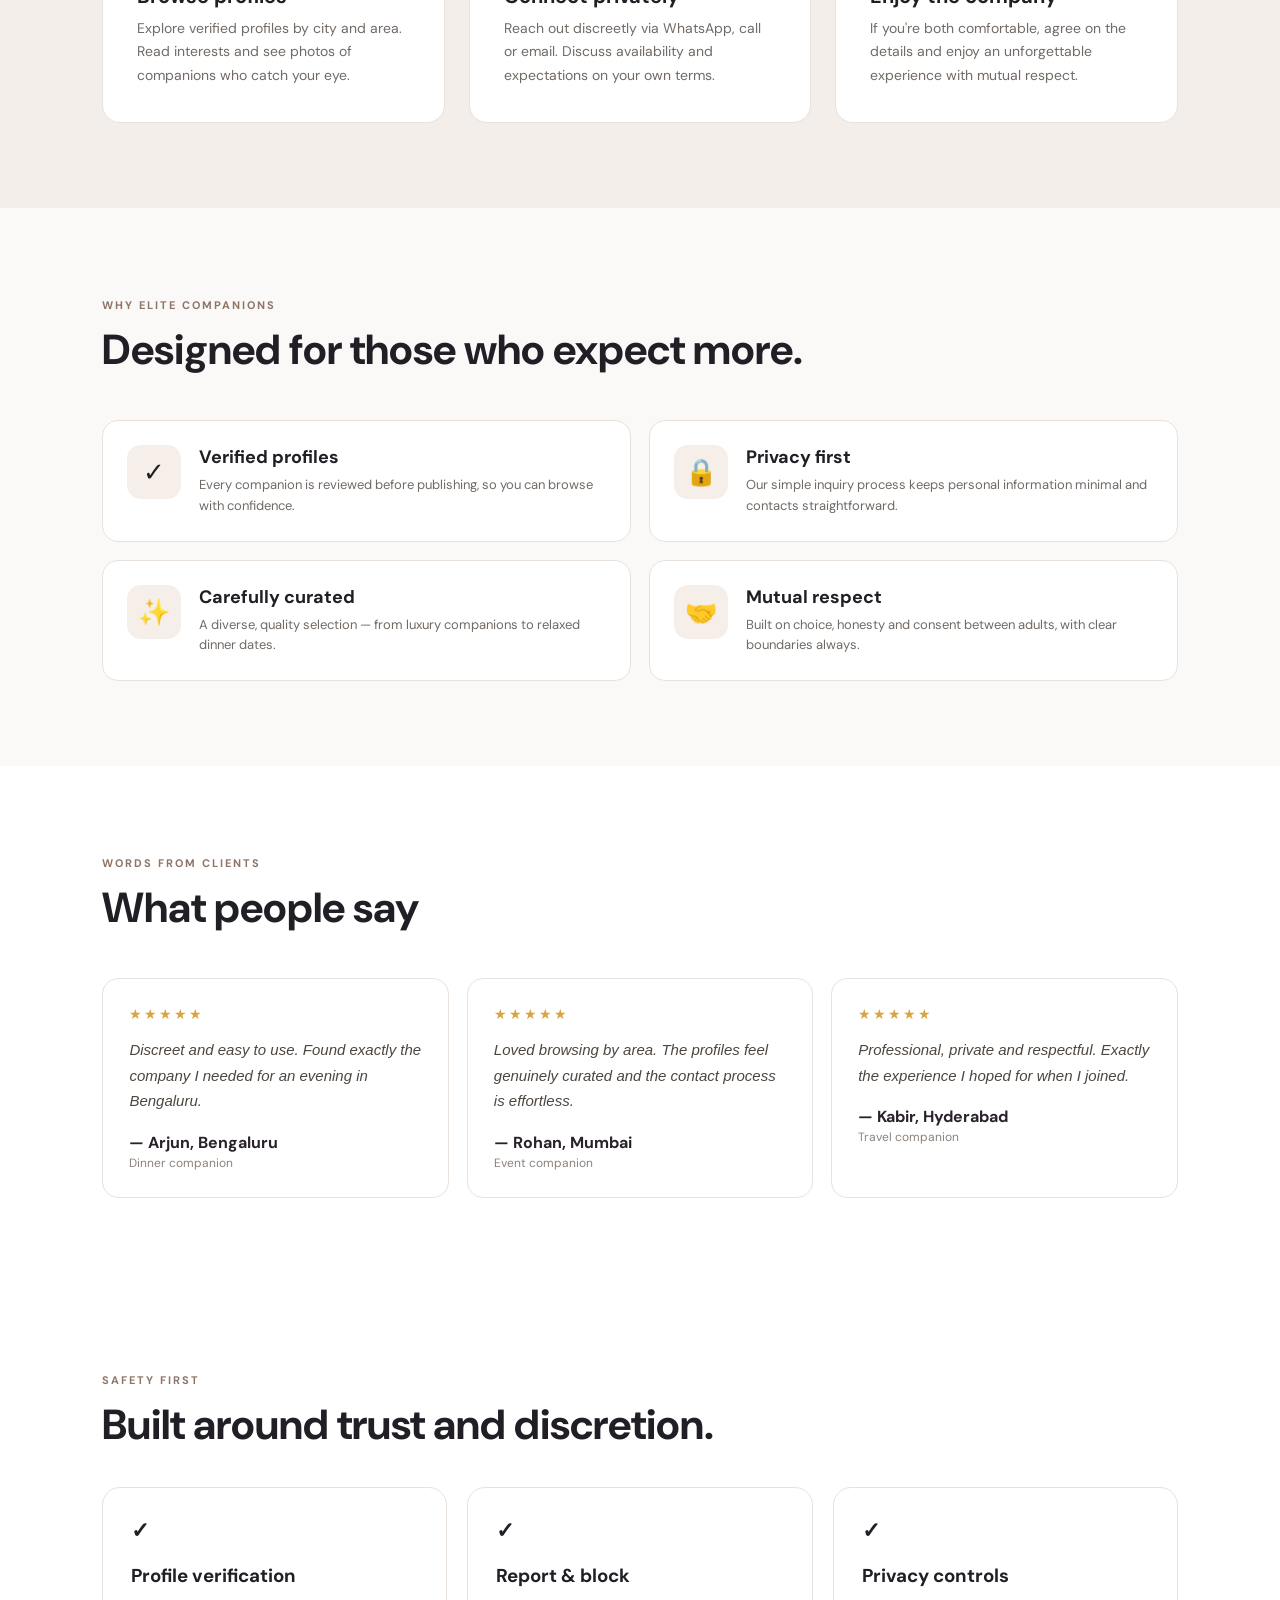
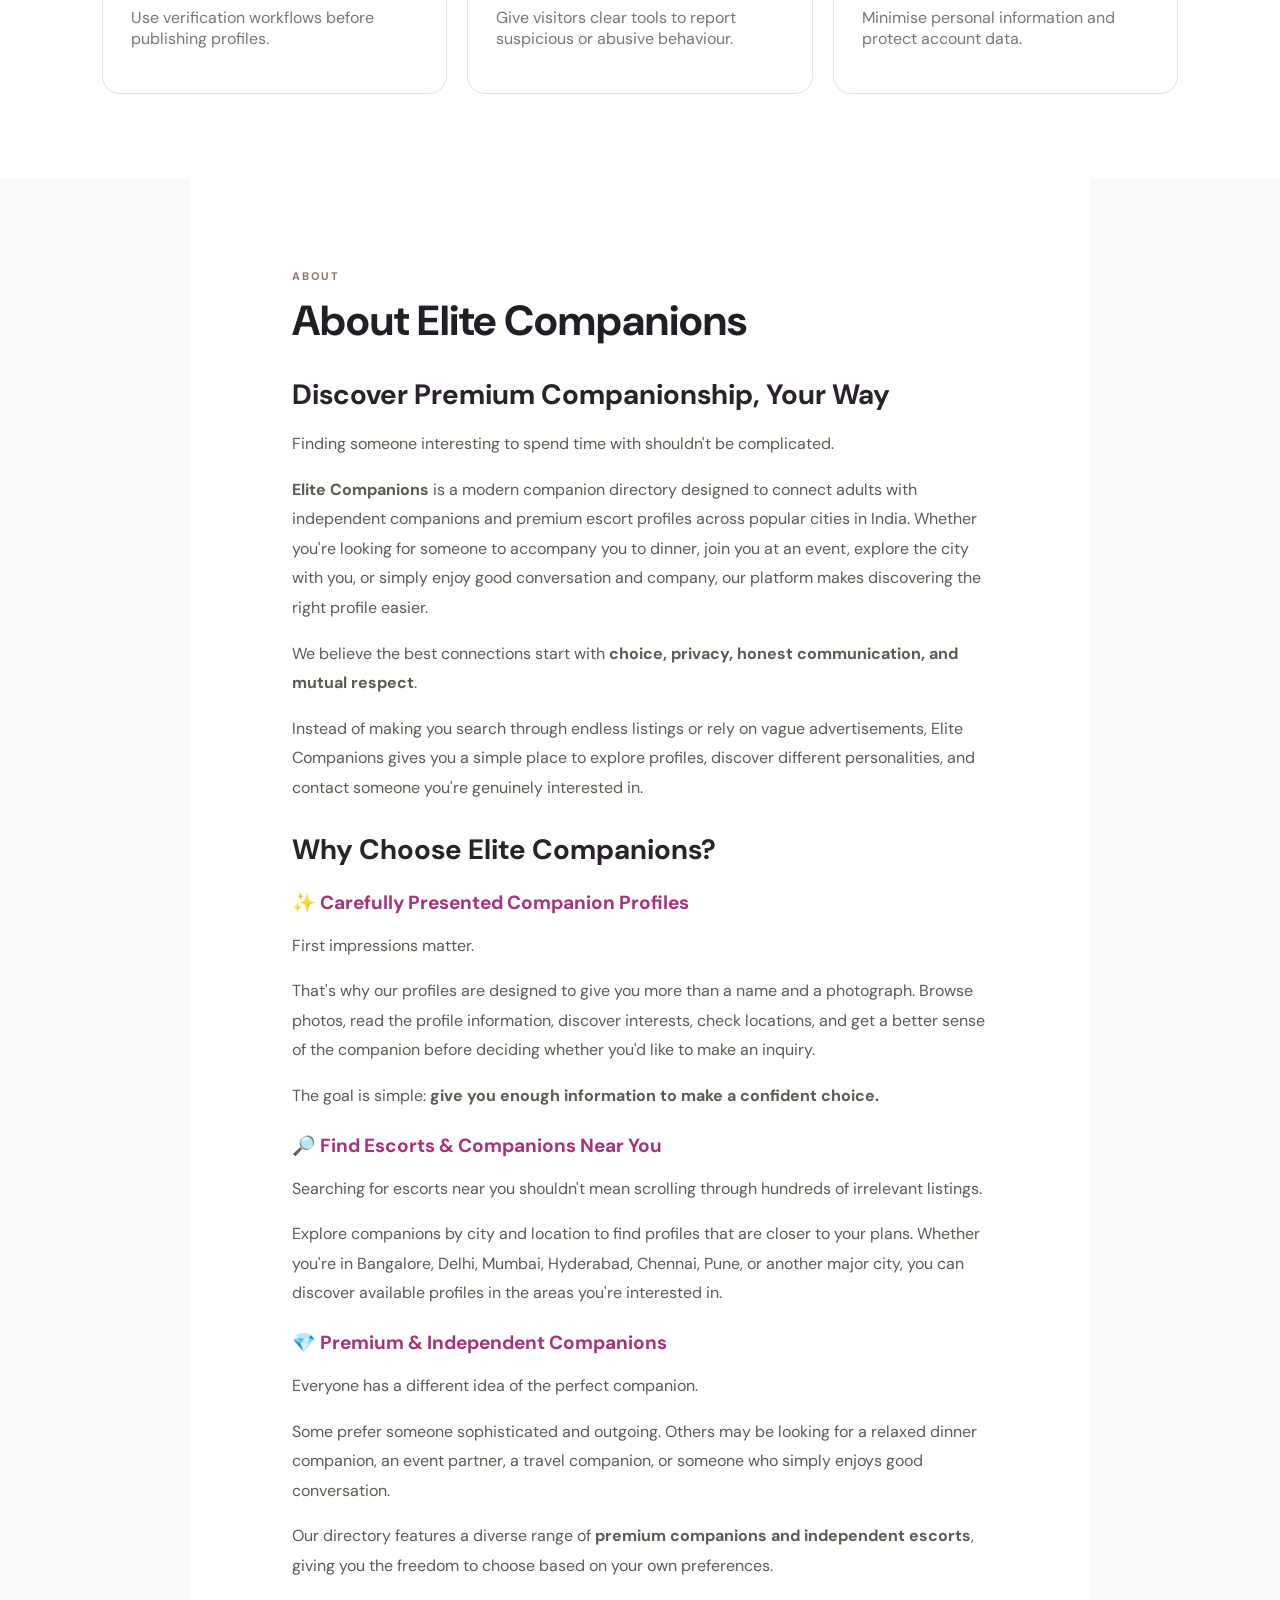
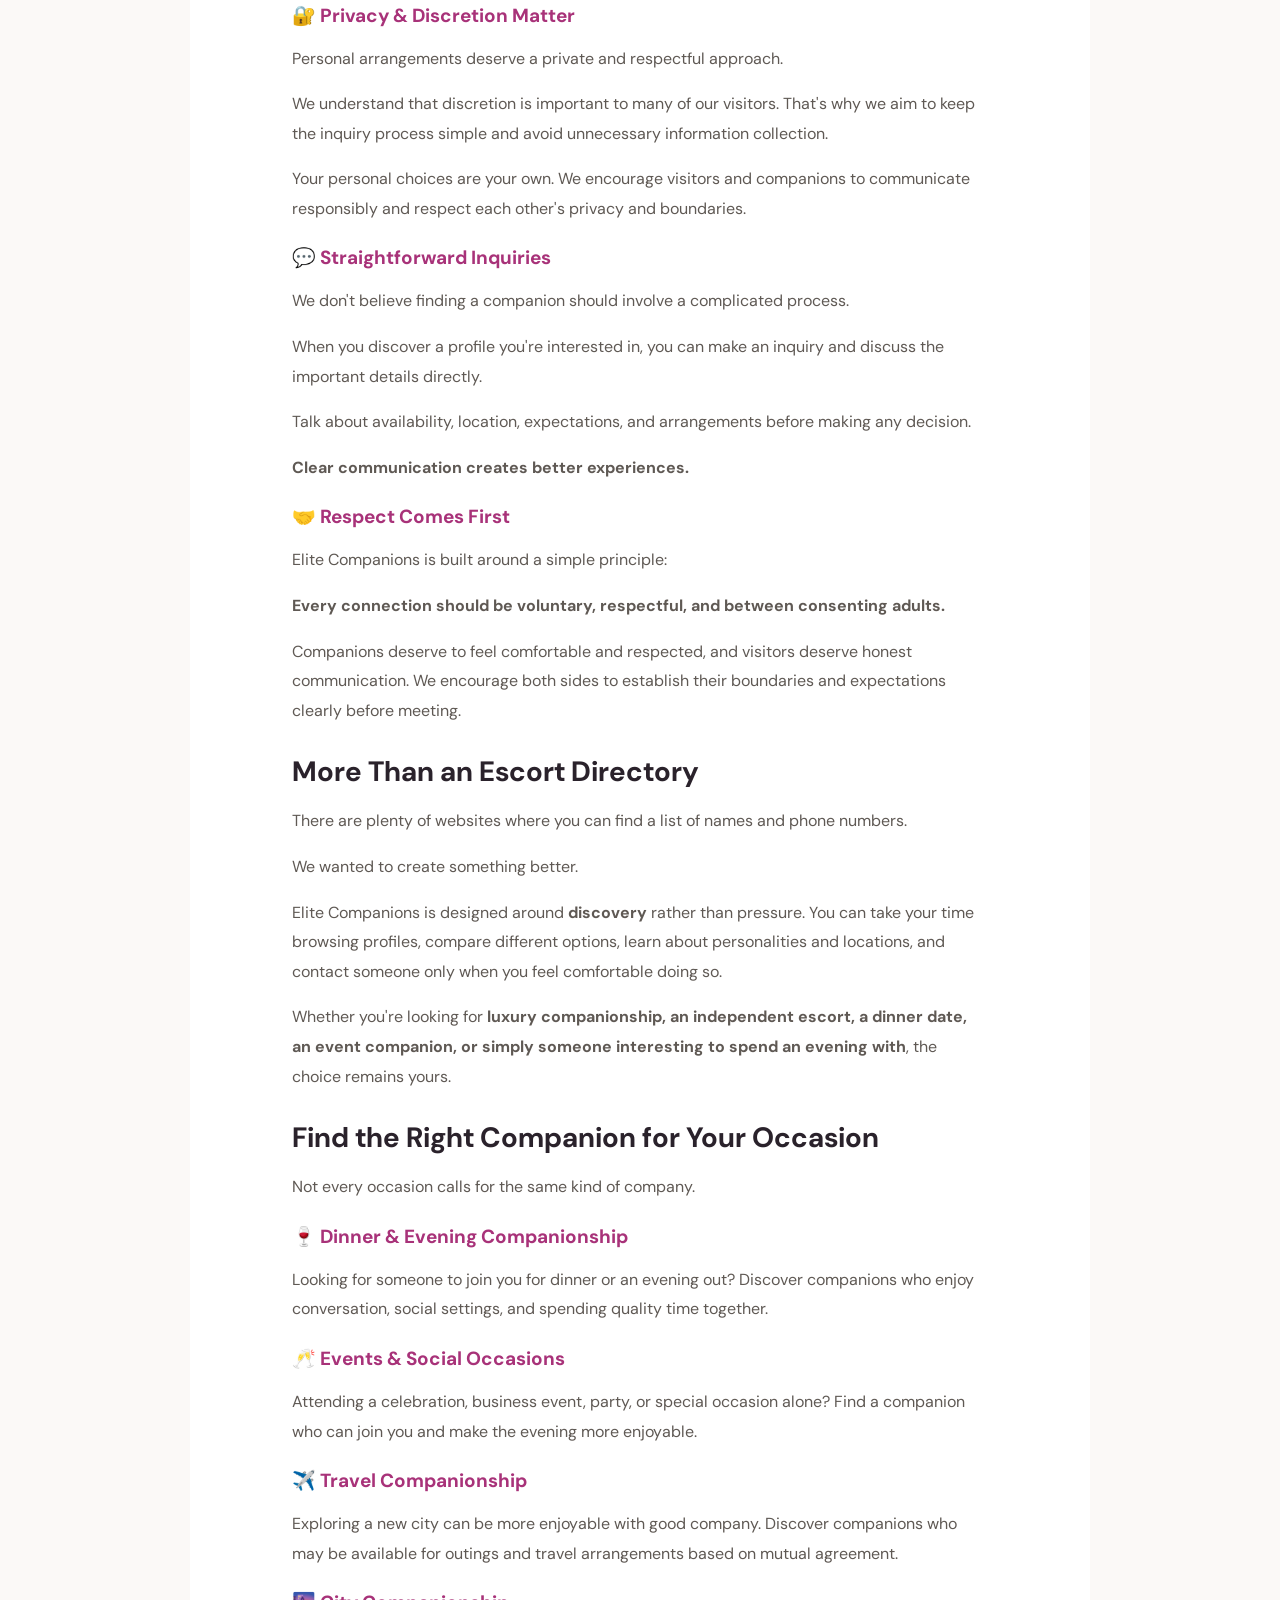
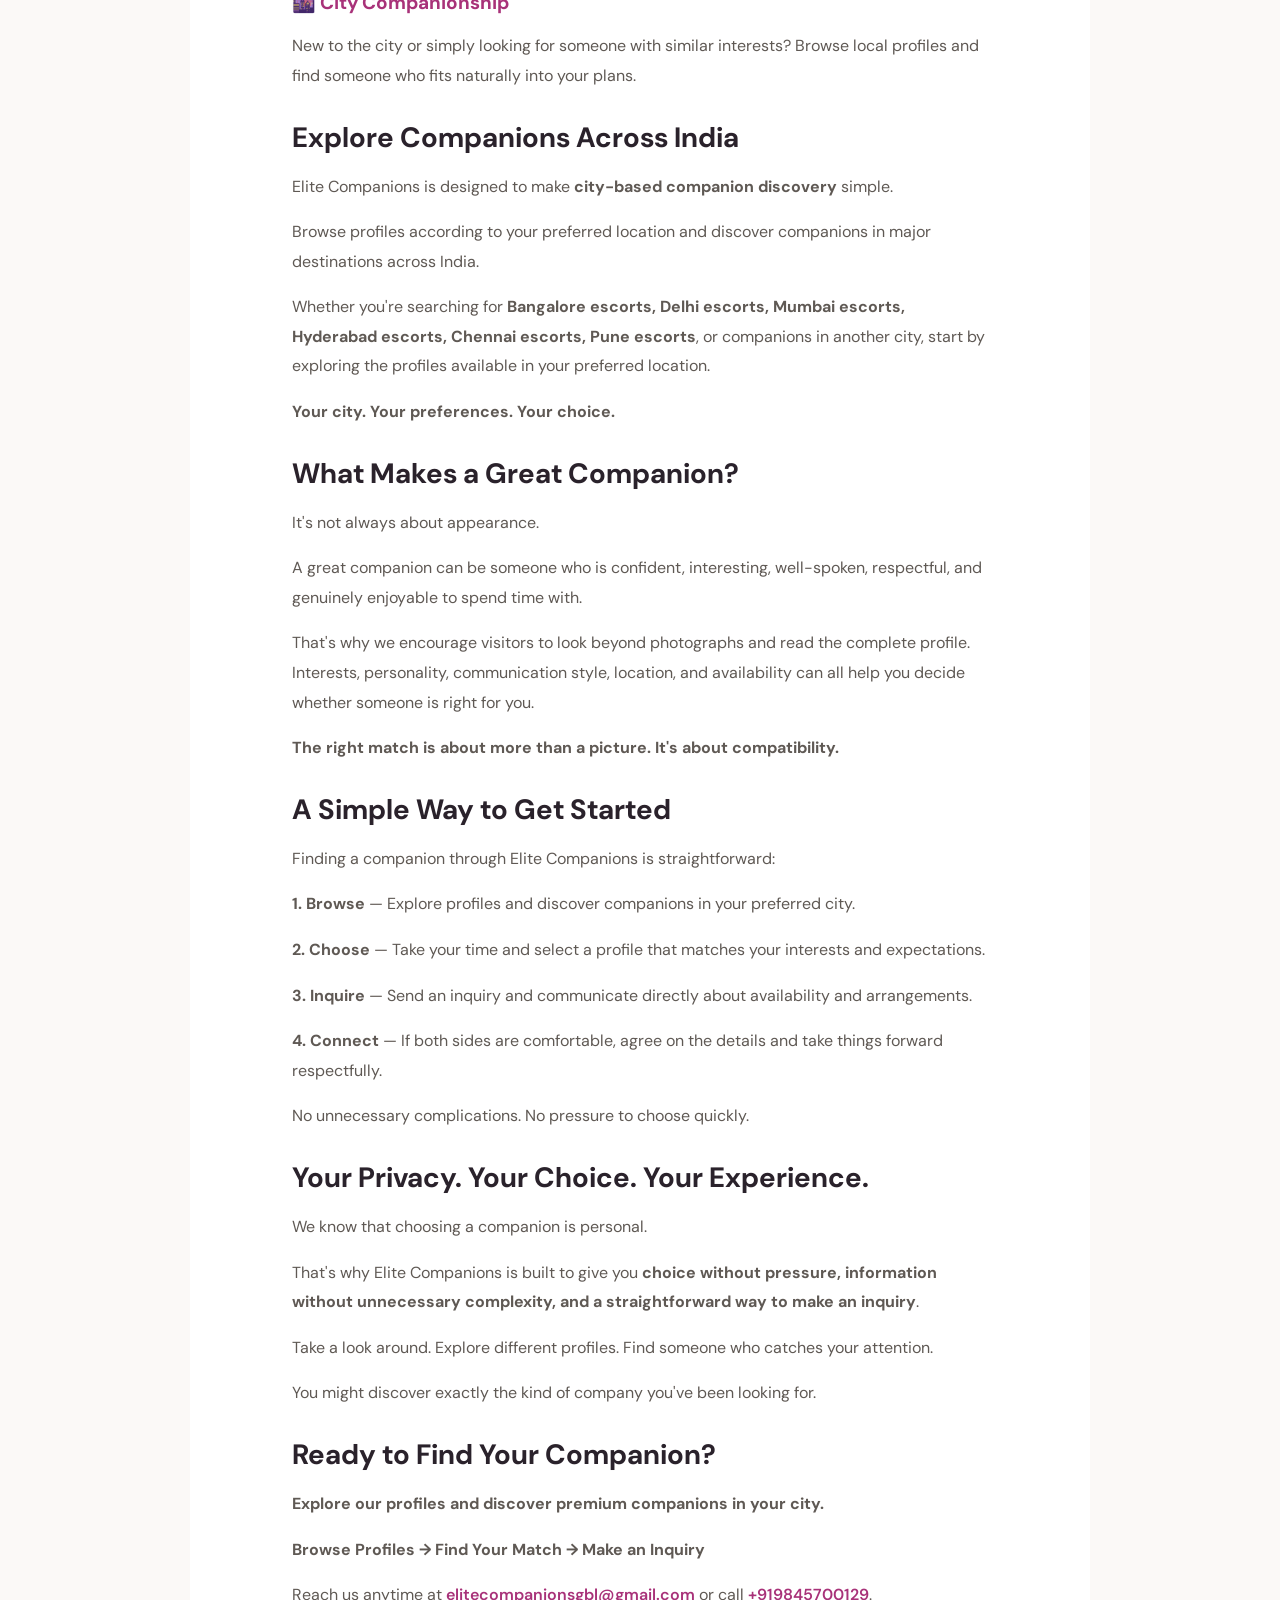
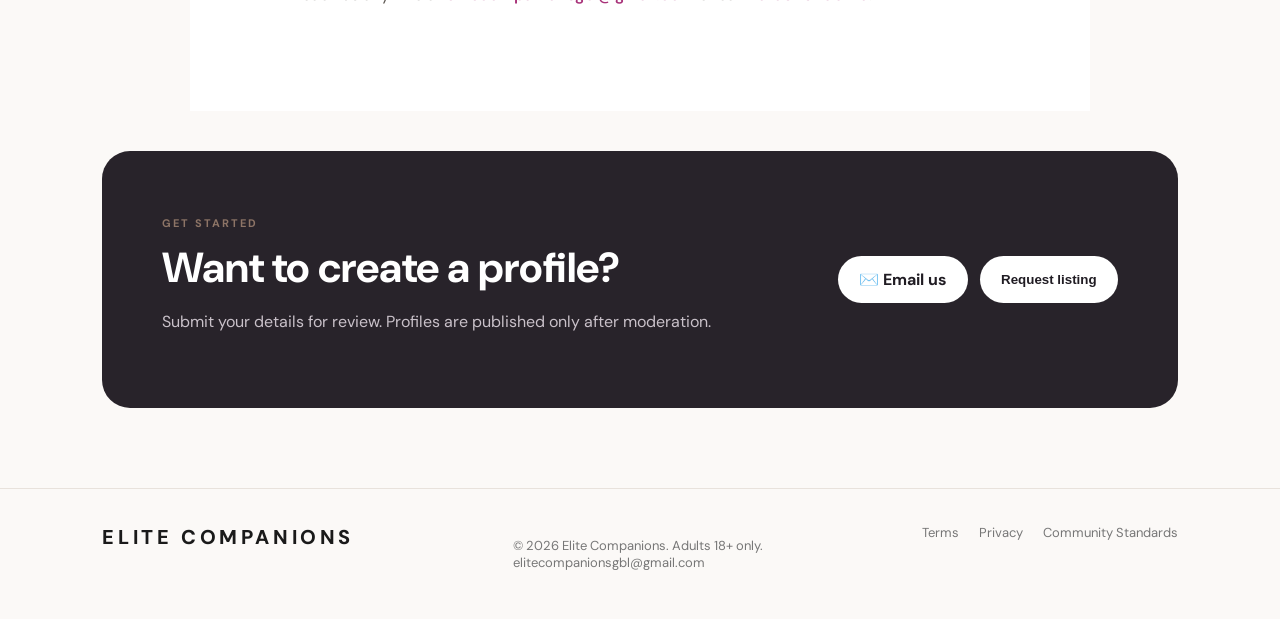
==== commit 5ff8e586: "Add premium homepage sections: VIP Spotlight carousel, trust bar, how it works, benefits, testimonia" ====
--- a/index.html
+++ b/index.html
@@ -21,7 +21,7 @@
 
 <header class="header">
 <a class="logo" href="#">ELITE COMPANIONS</a>
-  <nav><a href="#discover">Discover</a><a href="#explore">Explore by City</a><a href="#cities">Cities</a><a href="#about">About</a><a href="#contact">Contact</a></nav>
+  <nav><a href="#discover">Discover</a><a href="#spotlight">Spotlight</a><a href="#explore">Explore by City</a><a href="#cities">Cities</a><a href="#how">How it Works</a><a href="#why">Why Us</a><a href="#about">About</a><a href="#contact">Contact</a></nav>
   <button class="btn outline" onclick="openModal()">List a profile</button>
 </header>
 
@@ -85,6 +85,64 @@
     <button onclick="setCity('Dubai')">Dubai <span>→</span></button>
     <button onclick="setCity('Hyderabad')">Hyderabad <span>→</span></button>
     <button onclick="setCity('Pune')">Pune <span>→</span></button>
+  </div>
+</section>
+
+<section id="spotlight" class="section spotlight">
+  <div class="section-head"><div><span class="eyebrow">VIEWER'S CHOICE</span><h2>VIP Spotlight</h2></div><p style="color:#d8cdd5;margin:0;max-width:320px">Hand-picked profiles you'll love. Swipe through this week's favourites.</p></div>
+  <div class="carousel">
+    <div class="carousel-track" id="spotTrack">
+      <div class="carousel-card" style="background-image:url('img/profiles/selena.png')">
+        <div><span class="cc-flag">★ Featured Companion</span><h3>Selena</h3><div class="cc-meta">Park Street · Kolkata · 25 yrs</div></div>
+      </div>
+      <div class="carousel-card" style="background-image:url('img/profiles/sara.png')">
+        <div><span class="cc-flag">★ Elegant Choice</span><h3>Sara</h3><div class="cc-meta">T. Nagar · Chennai · 28 yrs</div></div>
+      </div>
+      <div class="carousel-card" style="background-image:url('img/profiles/ria.png')">
+        <div><span class="cc-flag">★ New &amp; Trending</span><h3>Ria</h3><div class="cc-meta">Banjara Hills · Hyderabad · 24 yrs</div></div>
+      </div>
+      <div class="carousel-card" style="background-image:url('img/profiles/sushmita.png')">
+        <div><span class="cc-flag">★ Most Wanted</span><h3>Sushmita</h3><div class="cc-meta">Marathahalli · Bengaluru · 25 yrs</div></div>
+      </div>
+    </div>
+    <div class="carousel-nav">
+      <button id="spotPrev" type="button" aria-label="Previous">←</button>
+      <button id="spotNext" type="button" aria-label="Next">→</button>
+    </div>
+  </div>
+  <div class="trust-strip">
+    <div><b>100%</b><span>Verified</span></div>
+    <div><b>12</b><span>Profiles</span></div>
+    <div><b>8</b><span>Cities</span></div>
+    <div><b>24/7</b><span>Support</span></div>
+  </div>
+</section>
+
+<section id="how" class="section soft">
+  <div class="section-head"><div><span class="eyebrow">SIMPLE &amp; DISCREET</span><h2>How it works</h2></div></div>
+  <div class="steps">
+    <div class="step"><div class="num">1</div><h3>Browse profiles</h3><p>Explore verified profiles by city and area. Read interests and see photos of companions who catch your eye.</p></div>
+    <div class="step"><div class="num">2</div><h3>Connect privately</h3><p>Reach out discreetly via WhatsApp, call or email. Discuss availability and expectations on your own terms.</p></div>
+    <div class="step"><div class="num">3</div><h3>Enjoy the company</h3><p>If you're both comfortable, agree on the details and enjoy an unforgettable experience with mutual respect.</p></div>
+  </div>
+</section>
+
+<section id="why" class="section why">
+  <div class="section-head"><div><span class="eyebrow">WHY ELITE COMPANIONS</span><h2>Designed for those who expect more.</h2></div></div>
+  <div class="benefits">
+    <div class="benefit"><div class="icon">✓</div><div><h3>Verified profiles</h3><p>Every companion is reviewed before publishing, so you can browse with confidence.</p></div></div>
+    <div class="benefit"><div class="icon">🔒</div><div><h3>Privacy first</h3><p>Our simple inquiry process keeps personal information minimal and contacts straightforward.</p></div></div>
+    <div class="benefit"><div class="icon">✨</div><div><h3>Carefully curated</h3><p>A diverse, quality selection — from luxury companions to relaxed dinner dates.</p></div></div>
+    <div class="benefit"><div class="icon">🤝</div><div><h3>Mutual respect</h3><p>Built on choice, honesty and consent between adults, with clear boundaries always.</p></div></div>
+  </div>
+</section>
+
+<section id="testimonials" class="section testimonials">
+  <div class="section-head"><div><span class="eyebrow">WORDS FROM CLIENTS</span><h2>What people say</h2></div></div>
+  <div class="testi-grid">
+    <div class="testi"><div class="stars">★★★★★</div><p>Discreet and easy to use. Found exactly the company I needed for an evening in Bengaluru.</p><div class="who">— Arjun, Bengaluru</div><div class="role">Dinner companion</div></div>
+    <div class="testi"><div class="stars">★★★★★</div><p>Loved browsing by area. The profiles feel genuinely curated and the contact process is effortless.</p><div class="who">— Rohan, Mumbai</div><div class="role">Event companion</div></div>
+    <div class="testi"><div class="stars">★★★★★</div><p>Professional, private and respectful. Exactly the experience I hoped for when I joined.</p><div class="who">— Kabir, Hyderabad</div><div class="role">Travel companion</div></div>
   </div>
 </section>
 
--- a/styles.css
+++ b/styles.css
@@ -68,6 +68,57 @@
 .area-chip{border:1px solid #e1d9d2;background:#fbf9f7;padding:10px 16px;border-radius:999px;cursor:pointer;font-weight:600;font-size:14px;color:#6b5a50;transition:.2s}
 .area-chip:hover{background:#201c23;color:#fff;border-color:#201c23}
 
+/* Spotlight / Featured */
+.spotlight{background:linear-gradient(135deg,#241d24,#4a2a3a 55%,#8c4434)}
+.spotlight .section-head{color:#fff}
+.spotlight .section-head .eyebrow{color:#e8c6b5}
+.spotlight .section-head h2{color:#fff}
+.carousel{position:relative;overflow:hidden;border-radius:24px}
+.carousel-track{display:flex;transition:transform .6s cubic-bezier(.4,0,.2,1)}
+.carousel-card{flex:0 0 100%;min-height:360px;background-size:cover;background-position:center;display:flex;flex-direction:column;justify-content:flex-end;padding:52px;color:#fff;position:relative}
+.carousel-card::after{content:"";position:absolute;inset:0;background:linear-gradient(180deg,rgba(20,16,22,0),rgba(20,16,22,.88))}
+.carousel-card>*{position:relative;z-index:1}
+.carousel-card .cc-flag{font-size:12px;letter-spacing:.18em;font-weight:700;color:#e8c6b5;text-transform:uppercase}
+.carousel-card h3{font-size:44px;margin:8px 0 6px;font-family:'Playfair Display',serif}
+.carousel-card .cc-meta{font-size:15px;color:#d8cdd5;margin-bottom:14px}
+.carousel-nav{display:flex;gap:10px;margin-top:18px}
+.carousel-nav button{width:46px;height:46px;border-radius:50%;border:1px solid rgba(255,255,255,.4);background:rgba(255,255,255,.08);color:#fff;font-size:18px;cursor:pointer}
+.carousel-nav button:hover{background:#fff;color:#201c23}
+
+/* Trust bar */
+.trust-strip{display:grid;grid-template-columns:repeat(4,1fr);gap:14px;margin-top:38px}
+.trust-strip div{background:rgba(255,255,255,.08);border:1px solid rgba(255,255,255,.18);border-radius:16px;padding:26px;text-align:center;color:#fff}
+.trust-strip b{display:block;font-size:34px;font-family:'Playfair Display',serif;color:#fff}
+.trust-strip span{font-size:13px;color:#d8cdd5;letter-spacing:.06em;text-transform:uppercase}
+
+/* How it works */
+.steps{display:grid;grid-template-columns:repeat(3,1fr);gap:24px;margin-top:35px}
+.step{background:#fff;border:1px solid #e9e2dc;border-radius:18px;padding:34px;position:relative}
+.step .num{width:52px;height:52px;border-radius:50%;background:linear-gradient(120deg,#c0392b,#a83279);color:#fff;display:flex;align-items:center;justify-content:center;font-weight:800;font-size:20px;margin-bottom:20px}
+.step h3{margin:0 0 8px;font-size:20px}
+.step p{color:#716a65;font-size:14px;line-height:1.7;margin:0}
+
+/* Benefits */
+.benefits{display:grid;grid-template-columns:repeat(2,1fr);gap:18px;margin-top:35px}
+.benefit{display:flex;gap:18px;background:#fff;border:1px solid #e9e2dc;border-radius:16px;padding:24px}
+.benefit .icon{width:54px;height:54px;flex:0 0 54px;border-radius:14px;background:#f6eee8;display:flex;align-items:center;justify-content:center;font-size:26px}
+.benefit h3{margin:0 0 6px;font-size:18px}
+.benefit p{color:#716a65;font-size:13px;line-height:1.6;margin:0}
+
+/* Testimonials */
+.testimonials{background:#fff}
+.testi-grid{display:grid;grid-template-columns:repeat(3,1fr);gap:18px;margin-top:35px}
+.testi{border:1px solid #e9e2dc;border-radius:16px;padding:26px}
+.testi .stars{color:#d9a441;letter-spacing:2px;font-size:14px}
+.testi p{font-size:15px;line-height:1.7;color:#4d4640;font-style:italic;margin:14px 0 18px}
+.testi .who{font-weight:700;color:#2a222b}
+.testi .role{font-size:12px;color:#8a827d;margin-top:2px}
+
+@media(max-width:800px){
+  .trust-strip{grid-template-columns:1fr 1fr}
+  .steps,.benefits,.testi-grid{grid-template-columns:1fr}
+}
+
 /* About / SEO content */
 .about-seo{max-width:900px;margin:0 auto;background:#fff}
 .about-seo h2{font-size:42px;margin:8px 0}
